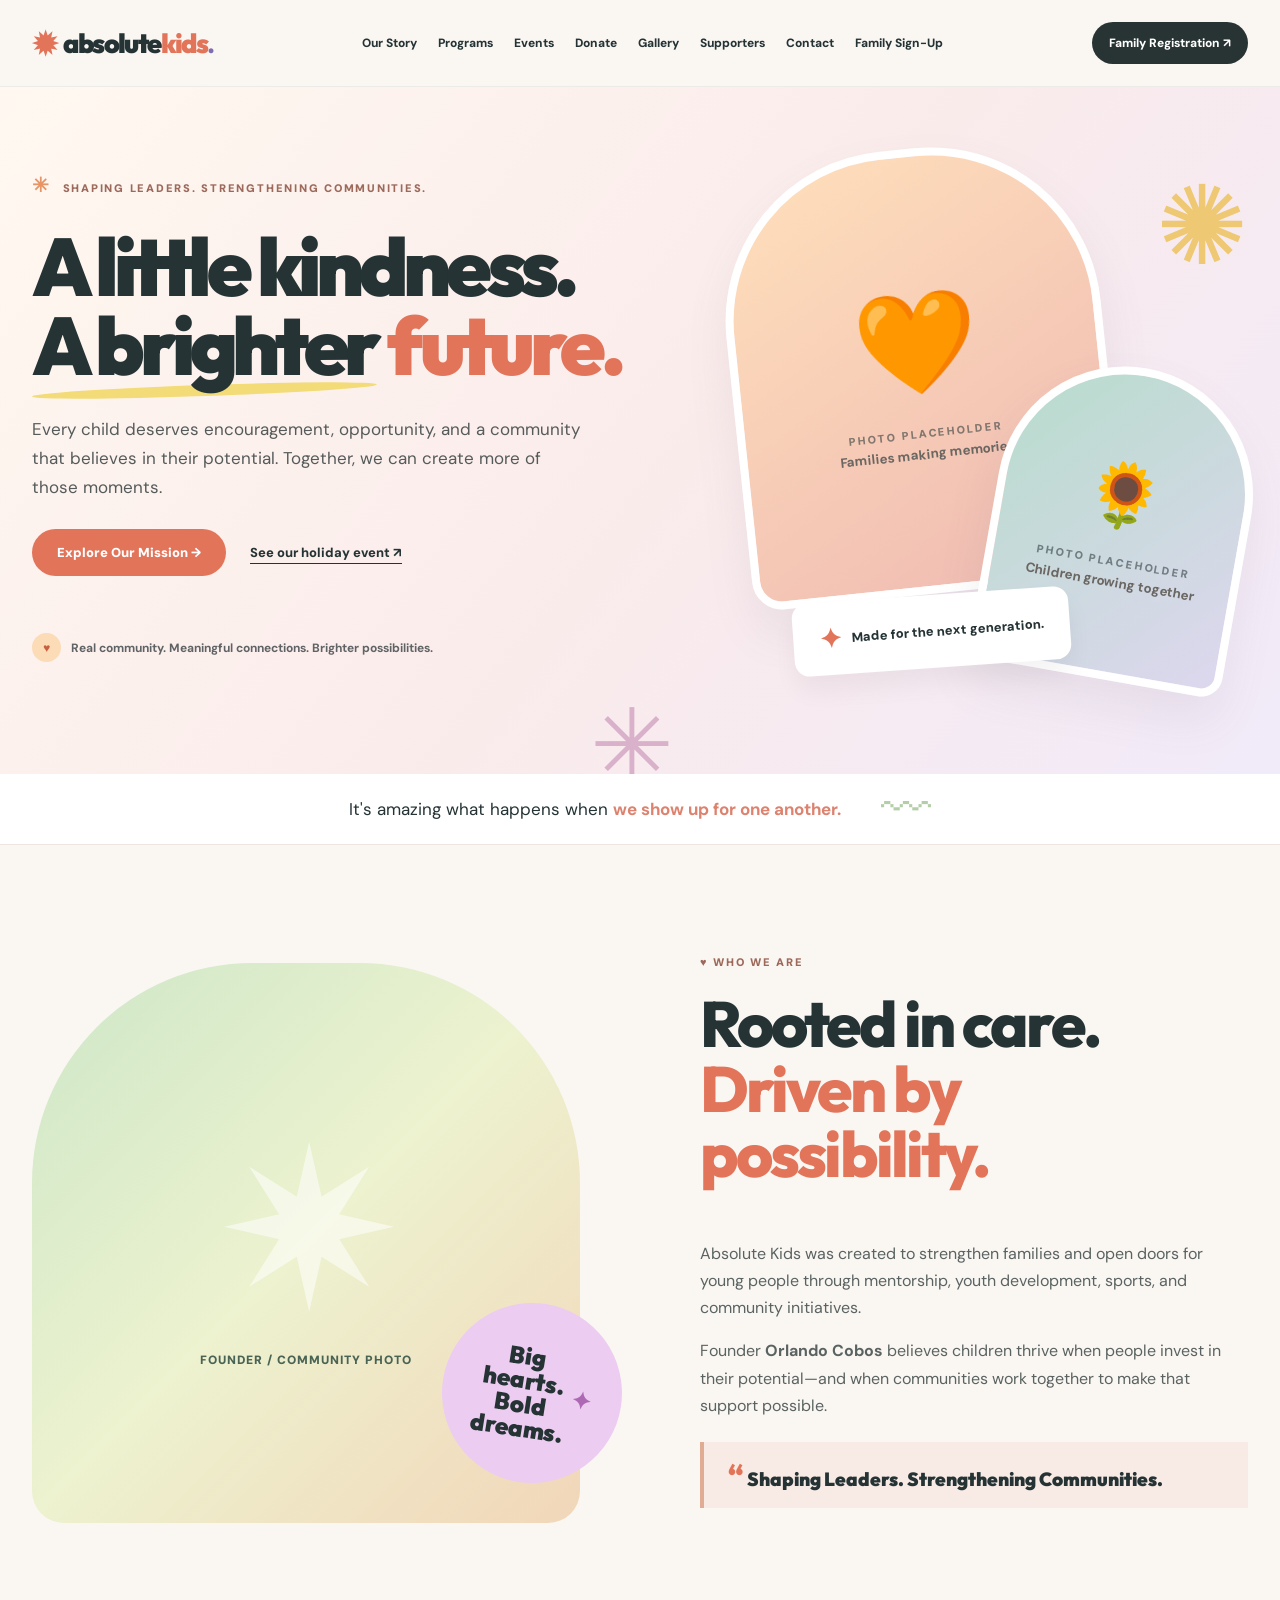
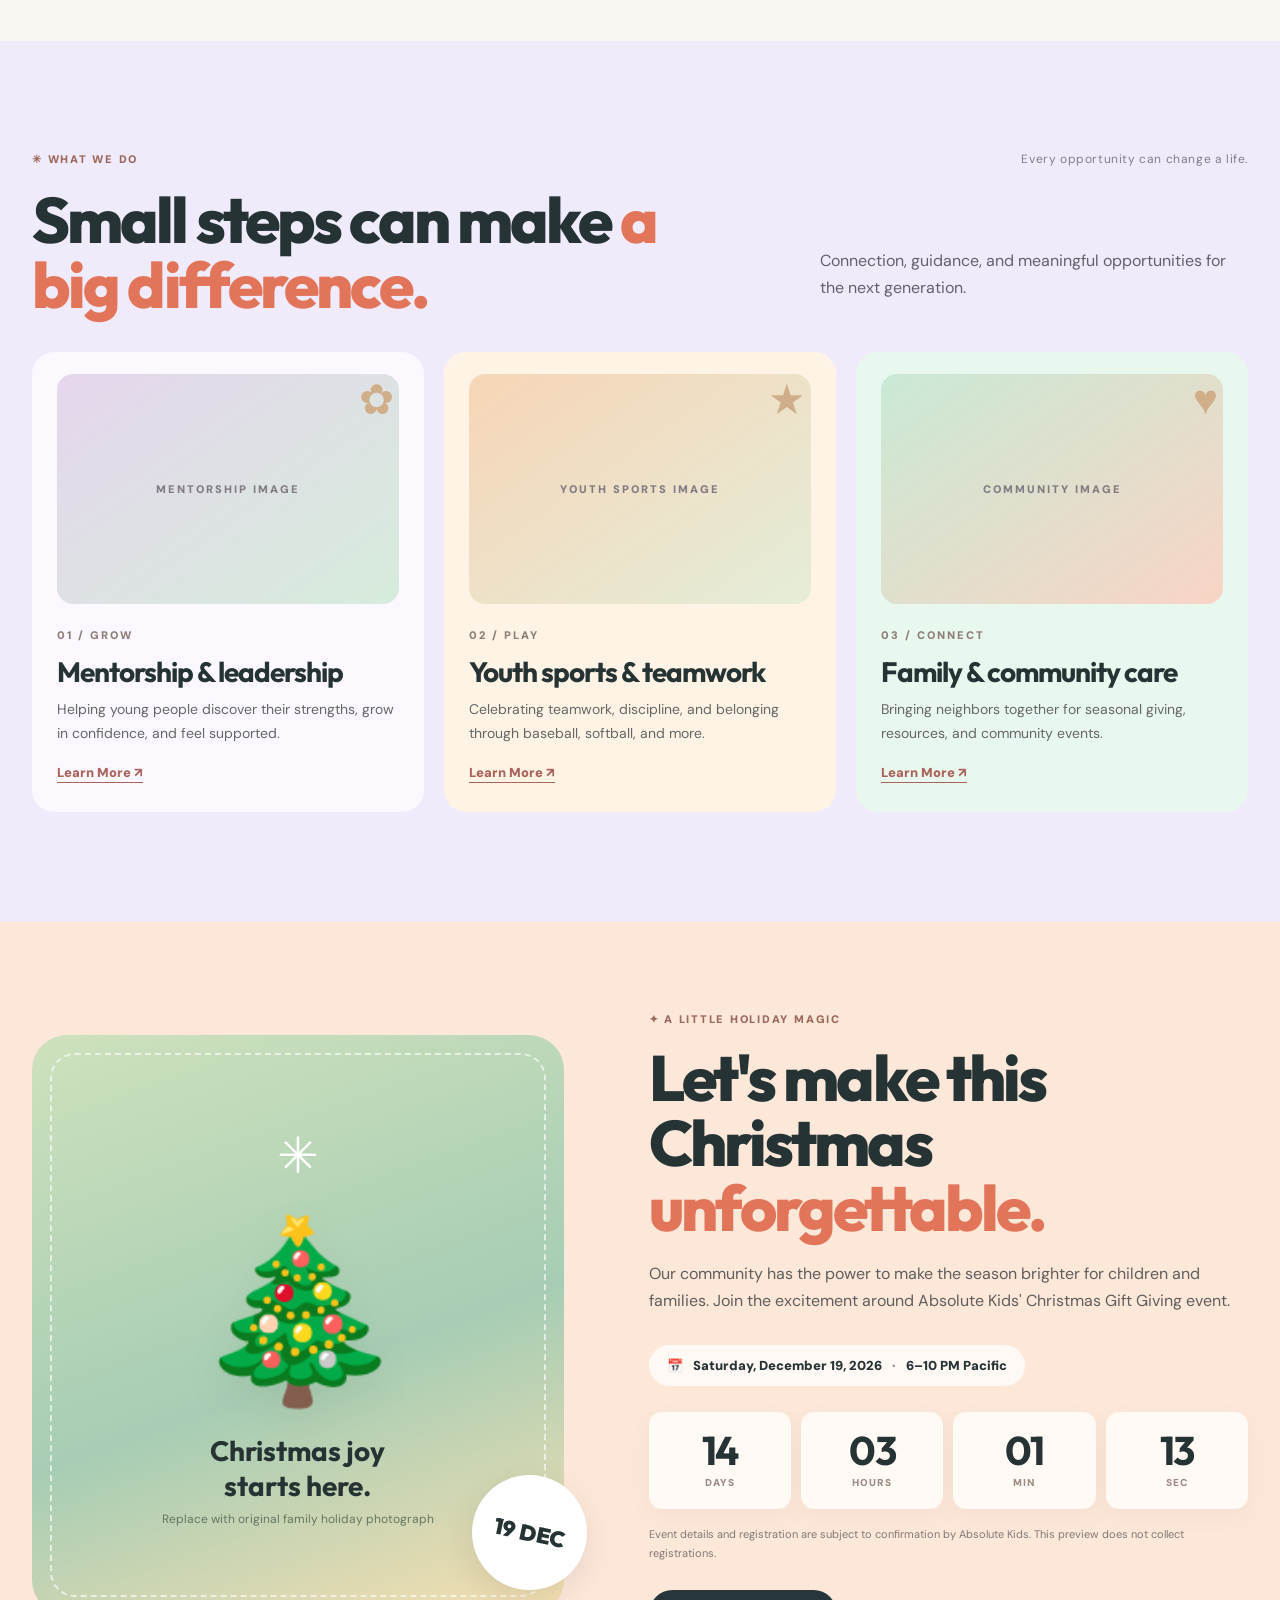
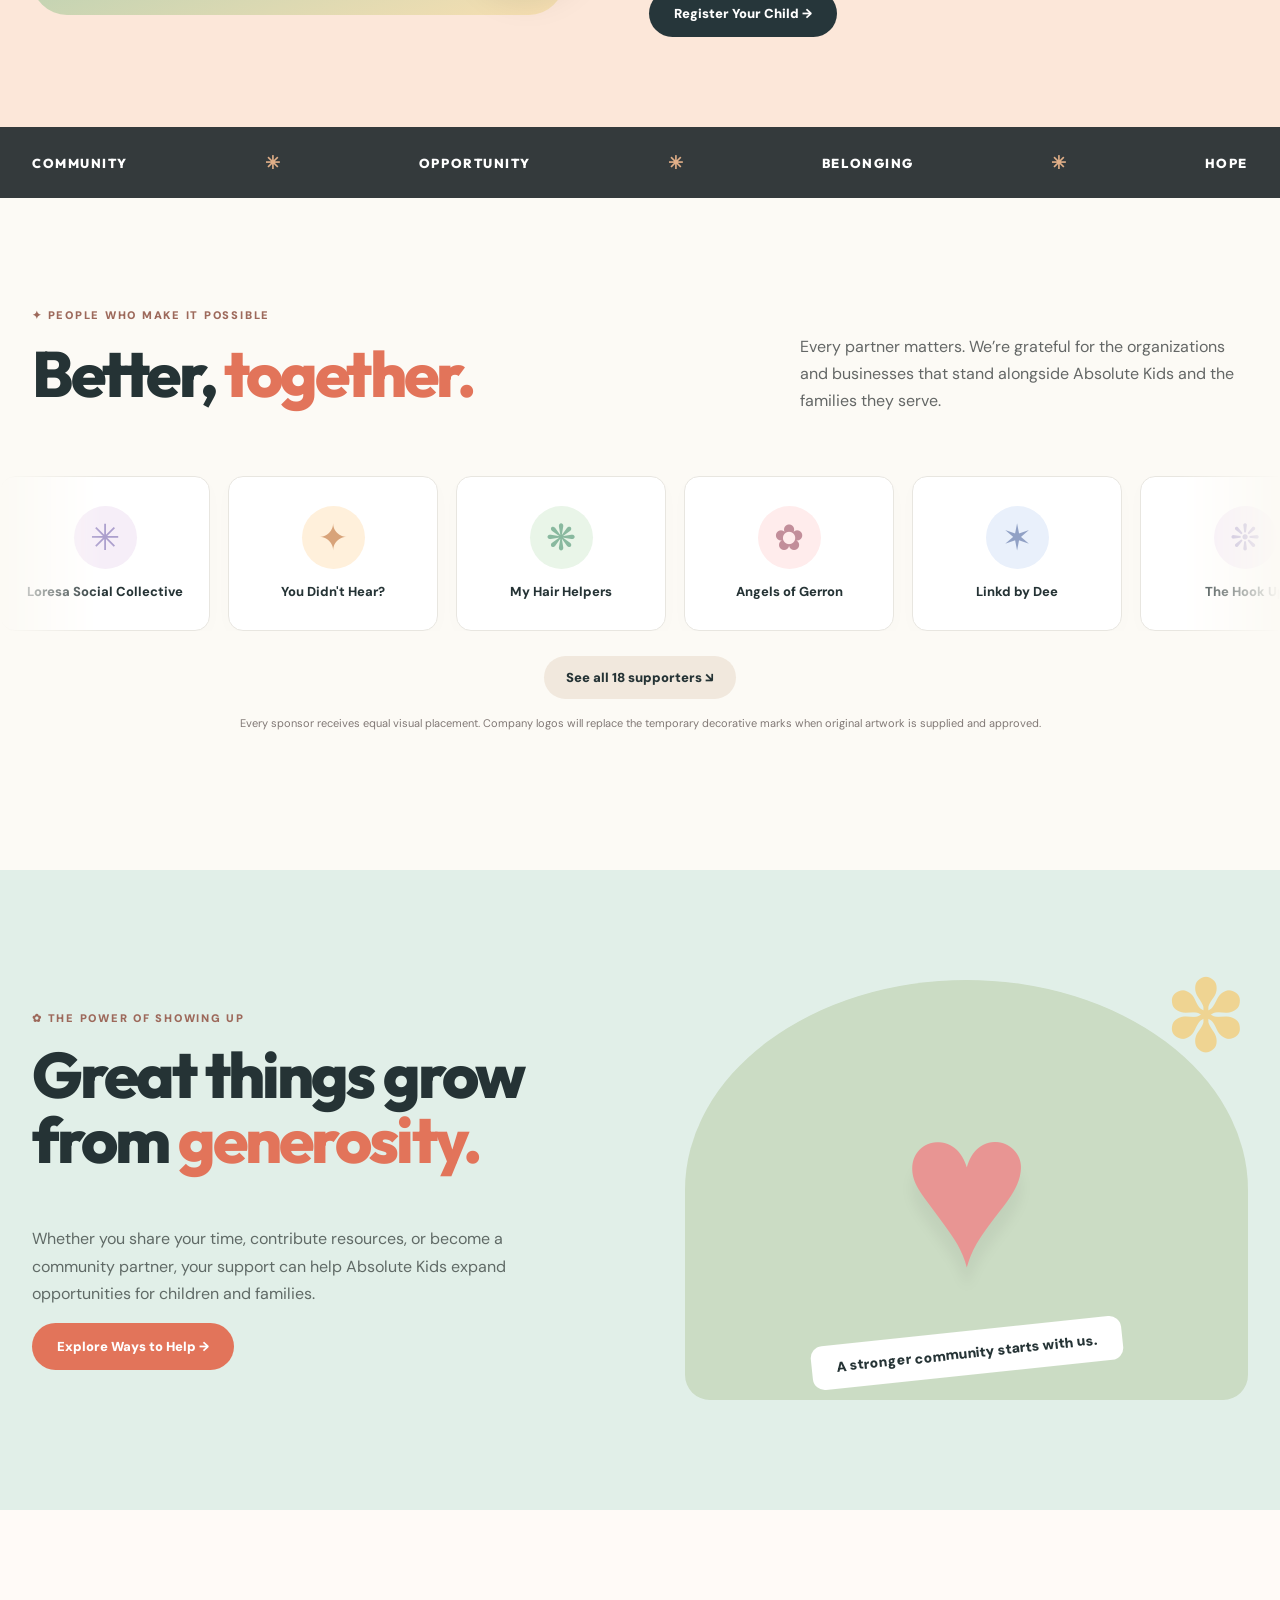
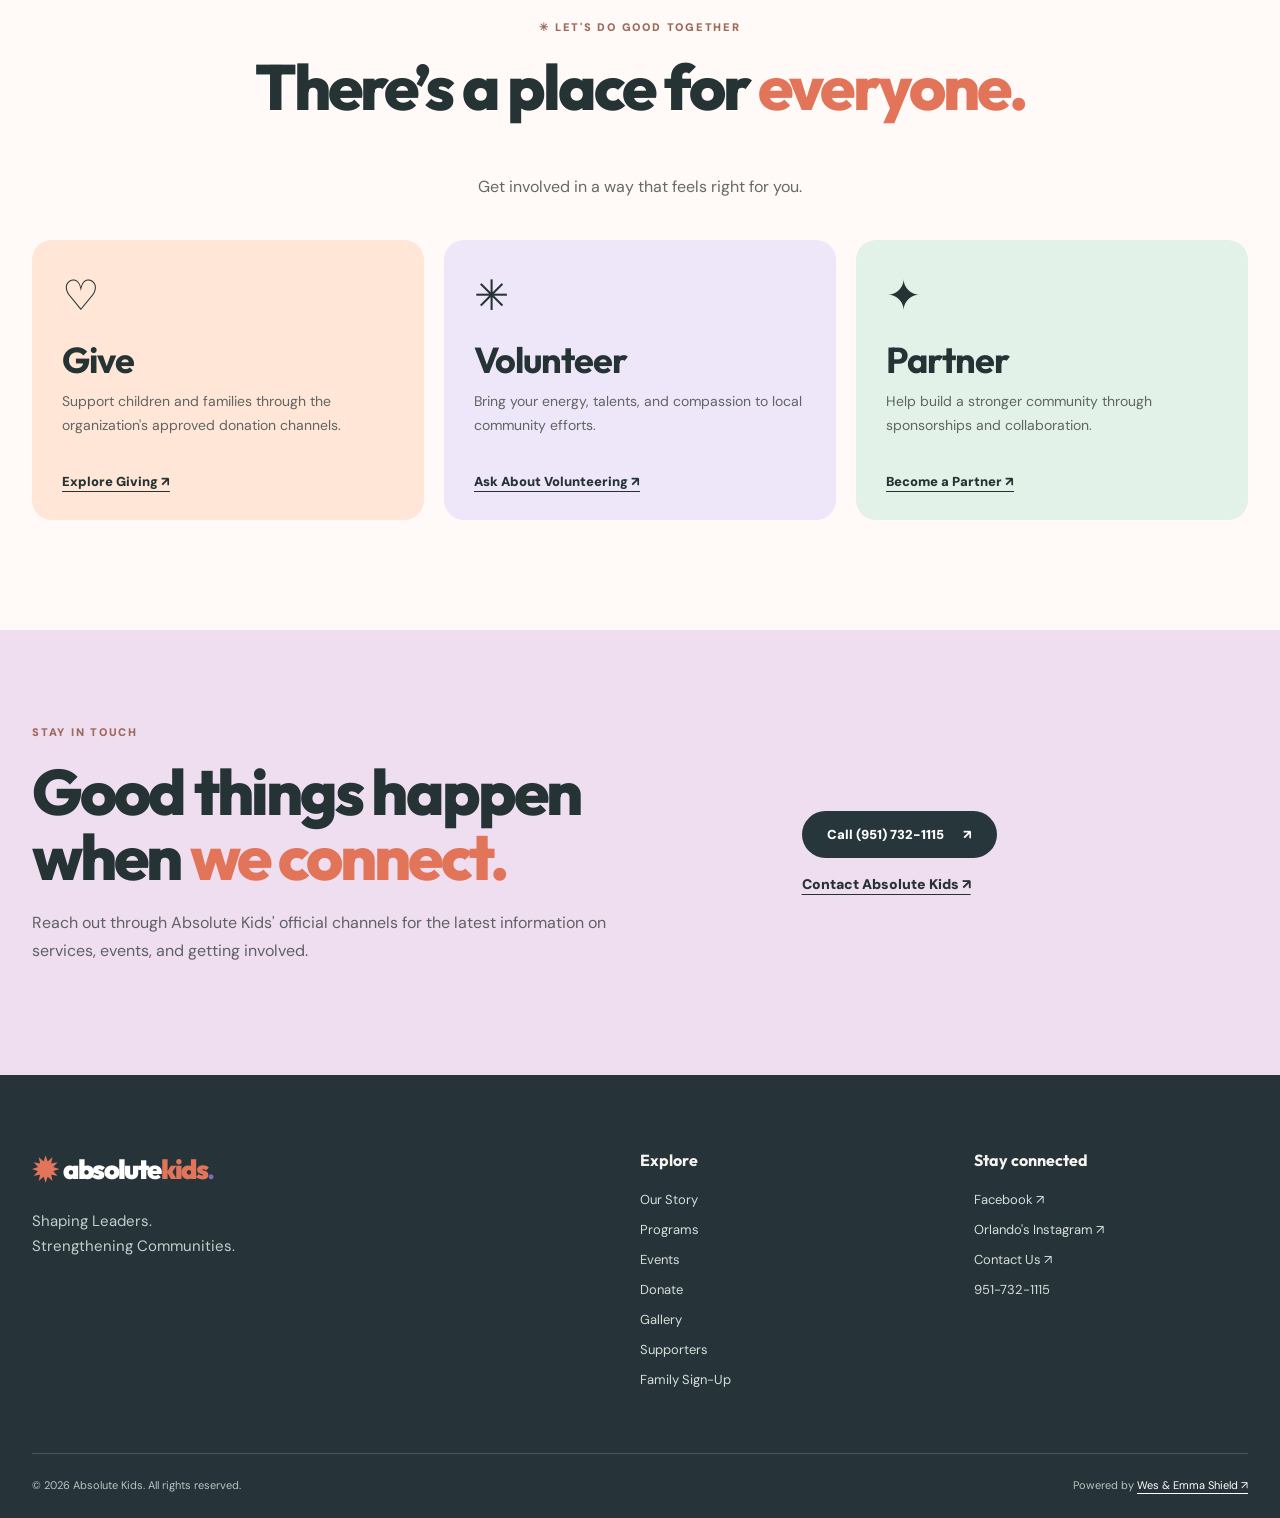
==== index.html @ ea4db336 "Recover complete current static source from Vercel demo" ====
<!DOCTYPE html>
<html lang="en">
<head>
<meta charset="UTF-8">
<meta name="viewport" content="width=device-width, initial-scale=1">
<meta name="theme-color" content="#faf7f3">
<meta name="robots" content="noindex,nofollow">
<meta name="description" content="An independent, proposed website redesign celebrating the mission and community of Absolute Kids.">
<title>Absolute Kids | Brighter Futures Begin Together — Website Concept</title>
<link rel="preconnect" href="https://fonts.googleapis.com">
<link rel="preconnect" href="https://fonts.gstatic.com" crossorigin>
<link href="https://fonts.googleapis.com/css2?family=DM+Sans:wght@400;500;600;700;800&family=Outfit:wght@400;500;600;700;800;900&display=swap" rel="stylesheet">
<link rel="stylesheet" href="/styles.css">
<script src="/app.js" defer></script>
</head>
<body>
<div class="concept-strip">An independent redesign preview for Absolute Kids <span aria-hidden="true">·</span> <a href="https://www.absolutekids.org/" target="_blank" rel="noopener noreferrer">Visit the current official website ↗</a></div>
<header class="site-header">
 <div class="shell nav">
   <a href="#top" class="wordmark" aria-label="Absolute Kids home"><span class="wordmark-icon" aria-hidden="true">✹</span> absolute<span>kids</span><b>.</b></a>
   <button type="button" class="menu-toggle" aria-controls="primary-nav" aria-expanded="false"><span class="hamburger">☰</span><span>Menu</span></button>
   <nav id="primary-nav" class="nav-links" aria-label="Main navigation">
     <a href="#about">Our Story</a><a href="#programs">What We Do</a><a href="#christmas">Christmas 2026</a><a href="#sponsors">Supporters</a><a href="#connect">Get Involved</a>
   </nav>
   <a href="https://www.absolutekids.org/" target="_blank" rel="noopener noreferrer" class="nav-cta">Connect With Us <span aria-hidden="true">↗</span></a>
 </div>
</header>
<main id="top">
<section class="hero">
 <div class="shell hero-layout">
   <div class="hero-copy"><div class="eyebrow"><span class="sunburst">✳</span> SHAPING LEADERS. STRENGTHENING COMMUNITIES.</div>
     <h1>A little kindness.<br><span class="underline-swoosh">A brighter</span> <em>future.</em></h1>
     <p class="hero-intro">Every child deserves encouragement, opportunity, and a community that believes in their potential. Together, we can create more of those moments.</p>
     <div class="cta-line"><a href="#about" class="btn primary">Explore Our Mission <span aria-hidden="true">↗</span></a><a href="#christmas" class="text-link">See our holiday event <span aria-hidden="true">↗</span></a></div>
     <div class="hero-footnote"><span class="circle-icon">♥</span> Real community. Meaningful connections. Brighter possibilities.</div>
   </div>
   <div class="hero-visual" aria-label="Designed photograph placement for happy families and children">
      <div class="photo-frame photo-a"><div class="photo-symbol" aria-hidden="true">🧡</div><span>PHOTO PLACEHOLDER</span><small>Families making memories</small></div>
      <div class="photo-frame photo-b"><div class="photo-symbol" aria-hidden="true">🌻</div><span>PHOTO PLACEHOLDER</span><small>Children growing together</small></div>
      <div class="hero-circle" aria-hidden="true">✺</div>
      <div class="hero-caption"><span class="caption-icon">✦</span><span>Made for the next generation.</span></div>
   </div>
 </div>
 <div class="hero-bottom-doodle" aria-hidden="true">✳</div>
</section>
<section class="marquee-intro" aria-label="Community message"><div class="shell"><p>It's amazing what happens when <b>we show up for one another.</b></p><span class="swoosh-mini" aria-hidden="true">〰</span></div></section>
<section id="about" class="section about-section">
 <div class="shell story-grid">
   <div class="story-visual">
     <div class="story-photo" aria-label="Planned founder or community photo"> <div class="placeholder-emblem" aria-hidden="true">✷</div><span>FOUNDER / COMMUNITY PHOTO</span></div>
     <div class="story-badge">Big hearts.<br>Bold dreams.<span aria-hidden="true"> ✦</span></div>
   </div>
   <div class="story-copy">
     <div class="eyebrow">♥ WHO WE ARE</div>
     <h2>Rooted in care.<br><em>Driven by possibility.</em></h2>
     <p>Absolute Kids was created to strengthen families and open doors for young people through mentorship, youth development, sports, and community initiatives.</p>
     <p>Founder <strong>Orlando Cobos</strong> believes children thrive when people invest in their potential—and when communities work together to make that support possible.</p>
     <div class="mission-quote"><span aria-hidden="true">“</span> Shaping Leaders. Strengthening Communities.</div>
     <a href="https://www.absolutekids.org/" target="_blank" rel="noopener noreferrer" class="text-link dark-link">Get to know Absolute Kids <span aria-hidden="true">↗</span></a>
   </div>
 </div>
</section>
<section id="programs" class="section programs-section">
 <div class="shell">
   <div class="section-topline"><div class="eyebrow">✳ WHAT WE DO</div><span class="aside-note">Every opportunity can change a life.</span></div>
   <div class="programs-heading"><h2>Small steps can make <em>a big difference.</em></h2><p>Connection, guidance, and meaningful opportunities for the next generation.</p></div>
   <div class="program-grid">
    <article class="program-card lavender"><div class="program-icon" aria-hidden="true">✿</div><div class="program-illustration" aria-label="Mentorship photo placeholder">MENTORSHIP IMAGE</div><div class="program-meta">01 / GROW</div><h3>Mentorship &amp; leadership</h3><p>Helping young people discover their strengths, grow in confidence, and feel supported.</p></article>
    <article class="program-card peach"><div class="program-icon" aria-hidden="true">★</div><div class="program-illustration" aria-label="Youth baseball photo placeholder">YOUTH SPORTS IMAGE</div><div class="program-meta">02 / PLAY</div><h3>Youth sports &amp; teamwork</h3><p>Celebrating teamwork, discipline, and belonging through baseball, softball, and more.</p></article>
    <article class="program-card mint"><div class="program-icon" aria-hidden="true">♥</div><div class="program-illustration" aria-label="Community support photo placeholder">COMMUNITY IMAGE</div><div class="program-meta">03 / CONNECT</div><h3>Family &amp; community care</h3><p>Bringing neighbors together for seasonal giving, resources, and community events.</p></article>
   </div>
 </div>
</section>
<section id="christmas" class="holiday-section">
 <div class="shell holiday-layout">
   <div class="holiday-photo" aria-label="Christmas families opening gifts image placeholder">
      <div class="holiday-photo-content"><span class="holiday-spark">✳</span><span class="holiday-art" aria-hidden="true">🎄</span><strong>Christmas joy starts here.</strong><small>Replace with original family holiday photograph</small></div>
      <span class="holiday-photo-corner">19 DEC</span>
   </div>
   <div class="holiday-copy"><div class="eyebrow">✦ A LITTLE HOLIDAY MAGIC</div><h2>Let's make this Christmas <em>unforgettable.</em></h2>
    <p>Our community has the power to make the season brighter for children and families. Join the excitement around Absolute Kids' Christmas Gift Giving event.</p>
    <div class="date-pill"> <span aria-hidden="true">📅</span> Saturday, December 19, 2026 <span class="dot">·</span> 6–10 PM Pacific</div>
    <div class="countdown" role="timer" aria-label="Countdown to Christmas Gift Giving" aria-live="off"><div><strong id="count-days">--</strong><span>DAYS</span></div><div><strong id="count-hours">--</strong><span>HOURS</span></div><div><strong id="count-minutes">--</strong><span>MIN</span></div><div><strong id="count-seconds">--</strong><span>SEC</span></div></div>
    <p class="micro-note">Event details and registration are subject to confirmation by Absolute Kids. This preview does not collect registrations.</p>
    <a href="https://www.absolutekids.org/" target="_blank" rel="noopener noreferrer" class="btn charcoal">Check Official Event Information <span aria-hidden="true">↗</span></a>
   </div>
 </div>
</section>
<section class="value-ribbon" aria-label="Organization values"><div class="shell"><span>Community</span><b>✳</b><span>Opportunity</span><b>✳</b><span>Belonging</span><b>✳</b><span>Hope</span></div></section>
<section id="sponsors" class="section sponsors-section">
 <div class="shell">
   <div class="sponsor-header"><div><div class="eyebrow">✦ PEOPLE WHO MAKE IT POSSIBLE</div><h2>Better, <em>together.</em></h2></div><p>Every partner matters. We’re grateful for the organizations and businesses that stand alongside Absolute Kids and the families they serve.</p></div>
 </div>
 <div class="sponsor-carousel" aria-label="Rotating community sponsors">
   <div class="sponsor-track" role="list"><div class="sponsor-card" role="listitem"><div class="sponsor-monogram" aria-hidden="true">✳</div><span>Loresa Social Collective</span></div><div class="sponsor-card" role="listitem"><div class="sponsor-monogram" aria-hidden="true">✦</div><span>You Didn't Hear?</span></div><div class="sponsor-card" role="listitem"><div class="sponsor-monogram" aria-hidden="true">❋</div><span>My Hair Helpers</span></div><div class="sponsor-card" role="listitem"><div class="sponsor-monogram" aria-hidden="true">✿</div><span>Angels of Gerron</span></div><div class="sponsor-card" role="listitem"><div class="sponsor-monogram" aria-hidden="true">✶</div><span>Linkd by Dee</span></div><div class="sponsor-card" role="listitem"><div class="sponsor-monogram" aria-hidden="true">❊</div><span>The Hook Up</span></div><div class="sponsor-card" role="listitem"><div class="sponsor-monogram" aria-hidden="true">✳</div><span>Good Fluffin' Grooming</span></div><div class="sponsor-card" role="listitem"><div class="sponsor-monogram" aria-hidden="true">✦</div><span>Barbershop Masterpiece</span></div><div class="sponsor-card" role="listitem"><div class="sponsor-monogram" aria-hidden="true">❋</div><span>United States Marine Corps</span></div><div class="sponsor-card" role="listitem"><div class="sponsor-monogram" aria-hidden="true">✿</div><span>D-Dizzle</span></div><div class="sponsor-card" role="listitem"><div class="sponsor-monogram" aria-hidden="true">✶</div><span>Angel Baby Oldies</span></div><div class="sponsor-card" role="listitem"><div class="sponsor-monogram" aria-hidden="true">❊</div><span>C&amp;B Pack and Ship</span></div><div class="sponsor-card" role="listitem"><div class="sponsor-monogram" aria-hidden="true">✳</div><span>Prison City Roller Derby</span></div><div class="sponsor-card" role="listitem"><div class="sponsor-monogram" aria-hidden="true">✦</div><span>What's Up Inland Empire</span></div><div class="sponsor-card" role="listitem"><div class="sponsor-monogram" aria-hidden="true">❋</div><span>FAFO Fabrications</span></div><div class="sponsor-card" role="listitem"><div class="sponsor-monogram" aria-hidden="true">✿</div><span>Kidz Come First</span></div><div class="sponsor-card" role="listitem"><div class="sponsor-monogram" aria-hidden="true">✶</div><span>Costco</span></div><div class="sponsor-card" role="listitem"><div class="sponsor-monogram" aria-hidden="true">❊</div><span>All Aboard W&amp;H Party Rentals</span></div><div class="sponsor-card" role="listitem"><div class="sponsor-monogram" aria-hidden="true">✳</div><span>Loresa Social Collective</span></div><div class="sponsor-card" role="listitem"><div class="sponsor-monogram" aria-hidden="true">✦</div><span>You Didn't Hear?</span></div><div class="sponsor-card" role="listitem"><div class="sponsor-monogram" aria-hidden="true">❋</div><span>My Hair Helpers</span></div><div class="sponsor-card" role="listitem"><div class="sponsor-monogram" aria-hidden="true">✿</div><span>Angels of Gerron</span></div><div class="sponsor-card" role="listitem"><div class="sponsor-monogram" aria-hidden="true">✶</div><span>Linkd by Dee</span></div><div class="sponsor-card" role="listitem"><div class="sponsor-monogram" aria-hidden="true">❊</div><span>The Hook Up</span></div><div class="sponsor-card" role="listitem"><div class="sponsor-monogram" aria-hidden="true">✳</div><span>Good Fluffin' Grooming</span></div><div class="sponsor-card" role="listitem"><div class="sponsor-monogram" aria-hidden="true">✦</div><span>Barbershop Masterpiece</span></div><div class="sponsor-card" role="listitem"><div class="sponsor-monogram" aria-hidden="true">❋</div><span>United States Marine Corps</span></div><div class="sponsor-card" role="listitem"><div class="sponsor-monogram" aria-hidden="true">✿</div><span>D-Dizzle</span></div><div class="sponsor-card" role="listitem"><div class="sponsor-monogram" aria-hidden="true">✶</div><span>Angel Baby Oldies</span></div><div class="sponsor-card" role="listitem"><div class="sponsor-monogram" aria-hidden="true">❊</div><span>C&amp;B Pack and Ship</span></div><div class="sponsor-card" role="listitem"><div class="sponsor-monogram" aria-hidden="true">✳</div><span>Prison City Roller Derby</span></div><div class="sponsor-card" role="listitem"><div class="sponsor-monogram" aria-hidden="true">✦</div><span>What's Up Inland Empire</span></div><div class="sponsor-card" role="listitem"><div class="sponsor-monogram" aria-hidden="true">❋</div><span>FAFO Fabrications</span></div><div class="sponsor-card" role="listitem"><div class="sponsor-monogram" aria-hidden="true">✿</div><span>Kidz Come First</span></div><div class="sponsor-card" role="listitem"><div class="sponsor-monogram" aria-hidden="true">✶</div><span>Costco</span></div><div class="sponsor-card" role="listitem"><div class="sponsor-monogram" aria-hidden="true">❊</div><span>All Aboard W&amp;H Party Rentals</span></div></div>
 </div>
 <div class="shell">
   <details class="sponsor-expand"><summary>See all 18 supporters <span aria-hidden="true">↘</span></summary><div class="sponsor-list"><div class="sponsor-card" role="listitem"><div class="sponsor-monogram" aria-hidden="true">✳</div><span>Loresa Social Collective</span></div><div class="sponsor-card" role="listitem"><div class="sponsor-monogram" aria-hidden="true">✦</div><span>You Didn't Hear?</span></div><div class="sponsor-card" role="listitem"><div class="sponsor-monogram" aria-hidden="true">❋</div><span>My Hair Helpers</span></div><div class="sponsor-card" role="listitem"><div class="sponsor-monogram" aria-hidden="true">✿</div><span>Angels of Gerron</span></div><div class="sponsor-card" role="listitem"><div class="sponsor-monogram" aria-hidden="true">✶</div><span>Linkd by Dee</span></div><div class="sponsor-card" role="listitem"><div class="sponsor-monogram" aria-hidden="true">❊</div><span>The Hook Up</span></div><div class="sponsor-card" role="listitem"><div class="sponsor-monogram" aria-hidden="true">✳</div><span>Good Fluffin' Grooming</span></div><div class="sponsor-card" role="listitem"><div class="sponsor-monogram" aria-hidden="true">✦</div><span>Barbershop Masterpiece</span></div><div class="sponsor-card" role="listitem"><div class="sponsor-monogram" aria-hidden="true">❋</div><span>United States Marine Corps</span></div><div class="sponsor-card" role="listitem"><div class="sponsor-monogram" aria-hidden="true">✿</div><span>D-Dizzle</span></div><div class="sponsor-card" role="listitem"><div class="sponsor-monogram" aria-hidden="true">✶</div><span>Angel Baby Oldies</span></div><div class="sponsor-card" role="listitem"><div class="sponsor-monogram" aria-hidden="true">❊</div><span>C&amp;B Pack and Ship</span></div><div class="sponsor-card" role="listitem"><div class="sponsor-monogram" aria-hidden="true">✳</div><span>Prison City Roller Derby</span></div><div class="sponsor-card" role="listitem"><div class="sponsor-monogram" aria-hidden="true">✦</div><span>What's Up Inland Empire</span></div><div class="sponsor-card" role="listitem"><div class="sponsor-monogram" aria-hidden="true">❋</div><span>FAFO Fabrications</span></div><div class="sponsor-card" role="listitem"><div class="sponsor-monogram" aria-hidden="true">✿</div><span>Kidz Come First</span></div><div class="sponsor-card" role="listitem"><div class="sponsor-monogram" aria-hidden="true">✶</div><span>Costco</span></div><div class="sponsor-card" role="listitem"><div class="sponsor-monogram" aria-hidden="true">❊</div><span>All Aboard W&amp;H Party Rentals</span></div></div></details>
   <p class="micro-note sponsors-note">Every sponsor receives equal visual placement. Company logos will replace the temporary decorative marks when original artwork is supplied and approved.</p>
 </div>
</section>
<section class="section impact-section">
 <div class="shell impact-layout">
   <div><div class="eyebrow">✿ THE POWER OF SHOWING UP</div><h2>Great things grow from <em>generosity.</em></h2><p>Whether you share your time, contribute resources, or become a community partner, your support can help Absolute Kids expand opportunities for children and families.</p><a href="#connect" class="btn primary">Explore Ways to Help <span aria-hidden="true">↗</span></a></div>
   <div class="impact-visual"><div class="impact-heart">♥</div><div class="impact-caption">A stronger community starts with us.</div><div class="impact-flower" aria-hidden="true">✽</div></div>
 </div>
</section>
<section class="section connect-section" id="connect">
 <div class="shell"><div class="center"><div class="eyebrow">✳ LET'S DO GOOD TOGETHER</div><h2>There’s a place for <em>everyone.</em></h2><p>Get involved in a way that feels right for you.</p></div>
 <div class="ways-grid">
   <article class="way-card way-peach"><span class="way-icon" aria-hidden="true">♡</span><h3>Give</h3><p>Support children and families through the organization's approved donation channels.</p><a href="https://www.absolutekids.org/" target="_blank" rel="noopener noreferrer">Visit official site ↗</a></article>
   <article class="way-card way-purple"><span class="way-icon" aria-hidden="true">✳</span><h3>Volunteer</h3><p>Bring your energy, talents, and compassion to local community efforts.</p><a href="https://www.absolutekids.org/" target="_blank" rel="noopener noreferrer">Ask about volunteering ↗</a></article>
   <article class="way-card way-green"><span class="way-icon" aria-hidden="true">✦</span><h3>Partner</h3><p>Help build a stronger community through sponsorships and collaboration.</p><a href="https://www.absolutekids.org/" target="_blank" rel="noopener noreferrer">Connect with Absolute Kids ↗</a></article>
 </div></div>
</section>
<section class="contact-band"><div class="shell contact-layout"><div><div class="eyebrow">STAY IN TOUCH</div><h2>Good things happen when <em>we connect.</em></h2><p>Reach out through Absolute Kids' official channels for the latest information on services, events, and getting involved.</p></div><div class="contact-actions"><a href="tel:+19517321115" class="btn charcoal">Call (951) 732-1115 <span aria-hidden="true">↗</span></a><a href="https://www.absolutekids.org/" target="_blank" rel="noopener noreferrer" class="contact-website">Visit absolutekids.org ↗</a></div></div></section>
</main>
<footer class="site-footer"><div class="shell">
 <div class="footer-main">
   <div class="footer-about"><a href="#top" class="wordmark footer-wordmark"><span class="wordmark-icon" aria-hidden="true">✹</span> absolute<span>kids</span><b>.</b></a><p>Shaping Leaders.<br>Strengthening Communities.</p></div>
   <div class="footer-links"><strong>Explore</strong><a href="#about">Our Story</a><a href="#programs">Programs</a><a href="#christmas">Christmas 2026</a><a href="#sponsors">Supporters</a></div>
   <div class="footer-links"><strong>Stay connected</strong><a href="https://www.facebook.com/share/1E7aivCmLU/?mibextid=wwXIfr" target="_blank" rel="noopener noreferrer" aria-label="Visit Facebook profile in a new tab">Facebook ↗</a><a href="https://www.instagram.com/orlandocobos13?rpxt=MWFuMzlvdm1pa2Q3" target="_blank" rel="noopener noreferrer" aria-label="Visit Orlando Cobos Instagram profile in a new tab">Orlando's Instagram ↗</a><a href="https://www.absolutekids.org/" target="_blank" rel="noopener noreferrer">Official website ↗</a><a href="tel:+19517321115">951-732-1115</a></div>
 </div>
 <div class="footer-base"><span>© 2026 Absolute Kids. Independent website concept; not an official application or payment portal.</span><span>Powered by <a href="https://apexkeygroup.com/" target="_blank" rel="noopener noreferrer">Wes &amp; Emma Shield ↗</a></span></div>
 </div></footer>
</body></html>
---- styles.css ----
:root{--ink:#253335;--mid:#5e6565;--peach:#ffd9c2;--coral:#e2745a;--lilac:#ede5fb;--mint:#e3f2e7;--creme:#faf7f3;--yellow:#f7e9b6}*{box-sizing:border-box}html{scroll-behavior:smooth;scroll-padding-top:85px}body{margin:0;color:var(--ink);background:var(--creme);font-family:"DM Sans",Arial,sans-serif;-webkit-font-smoothing:antialiased}h1,h2,h3,p{margin-top:0}h1,h2,h3{font-family:Outfit,Arial,sans-serif}h2{font-size:clamp(2.8rem,5vw,5rem);line-height:1.02;letter-spacing:-.045em;font-weight:800}h2 em{font-style:normal;color:var(--coral)}p{line-height:1.7}a{color:inherit}button{font:inherit}.shell{max-width:1280px;padding:0 32px;margin:0 auto}.concept-strip{background:#282e36;color:#fff;font-size:11px;text-align:center;padding:9px 10px;letter-spacing:.02em}.concept-strip span{opacity:.5;padding:0 5px}.concept-strip a{color:#e9d7ff}.site-header{position:sticky;top:0;z-index:20;background:rgba(250,247,243,.97);backdrop-filter:blur(20px);border-bottom:1px solid #d6d6d360}.nav{min-height:86px;display:flex;align-items:center;gap:25px}.wordmark{text-decoration:none;font-family:Outfit,sans-serif;font-weight:900;font-size:27px;letter-spacing:-1.6px;white-space:nowrap;display:inline-flex;align-items:center}.wordmark span:not(.wordmark-icon){color:var(--coral)}.wordmark b{color:#7e6db0}.wordmark-icon{color:var(--coral);font-size:31px;margin-right:7px}.nav-links{display:flex;gap:21px;align-items:center;margin:auto}.nav-links a{text-decoration:none;font-size:12px;font-weight:800;white-space:nowrap}.nav-links a:hover,.footer-links a:hover{text-decoration:underline}.nav-cta{background:#283334;color:#fff;padding:13px 17px;border-radius:100px;font-weight:800;text-decoration:none;font-size:12px;white-space:nowrap}.menu-toggle{display:none}.hero{background:linear-gradient(128deg,#fff8f0 0%,#faebeb 54%,#f1eaf9 100%);position:relative;overflow:hidden}.hero-layout{display:grid;grid-template-columns:1.1fr .9fr;gap:55px;min-height:685px;align-items:center;padding-top:45px;padding-bottom:72px}.hero-copy{position:relative;z-index:2}.eyebrow{font-size:11px;letter-spacing:.16em;font-weight:900;text-transform:uppercase;color:#9d695b}.sunburst{color:#e79564;font-size:20px;margin-right:7px}.hero h1{font-size:clamp(3.5rem,6.35vw,6.7rem);line-height:.98;letter-spacing:-.065em;font-weight:900;margin:29px 0}.hero h1 em{color:var(--coral);font-style:normal}.underline-swoosh{position:relative;z-index:1}.underline-swoosh:after{content:"";position:absolute;bottom:0;left:0;right:0;height:11px;border-radius:80%;background:#f3db78;transform:rotate(-2deg);z-index:-1}.hero-intro{font-size:17px;color:#555b5a;max-width:550px}.cta-line{display:flex;align-items:center;gap:24px;flex-wrap:wrap;margin-top:28px}.btn{display:inline-flex;align-items:center;justify-content:center;gap:19px;text-decoration:none;border-radius:100px;padding:15px 25px;font-size:13px;font-weight:900;transition:transform .2s}.btn:hover{transform:translateY(-2px)}.primary{background:var(--coral);color:white}.charcoal{background:#26363a;color:#fff}.text-link{font-size:13px;font-weight:800;text-underline-offset:6px}.hero-footnote{margin-top:57px;font-size:12px;font-weight:700;color:#606365;display:flex;align-items:center;gap:10px}.circle-icon{display:grid;place-items:center;width:29px;height:29px;background:#fcdbb7;border-radius:100%;color:#c76040}.hero-visual{min-height:570px;position:relative}.photo-frame{position:absolute;display:flex;flex-direction:column;align-items:center;justify-content:center;gap:5px;text-align:center;border:8px solid #fff;box-shadow:0 24px 45px #796e811b;overflow:hidden}.photo-frame span{font-size:11px;letter-spacing:2px;font-weight:900;opacity:.55}.photo-frame small{font-weight:700;color:#6a6662}.photo-symbol{font-size:100px;margin-bottom:13px}.photo-a{width:72%;height:78%;background:linear-gradient(150deg,#ffe0bb,#efb9b2);border-radius:170px 170px 30px 30px;top:3%;left:1%;transform:rotate(-6deg)}.photo-b{width:49%;height:55%;background:linear-gradient(135deg,#b7dccc,#ddd7ee);border-radius:150px 150px 25px 25px;top:41%;right:0;transform:rotate(10deg)}.photo-b .photo-symbol{font-size:63px}.hero-circle{position:absolute;right:0;top:4%;font-size:110px;color:#eec76d;opacity:.95}.hero-caption{position:absolute;bottom:6%;left:13%;background:#fff;padding:19px 26px;box-shadow:0 15px 25px #0000000c;border-radius:15px;font-weight:800;font-size:13px;transform:rotate(-4deg);display:flex;align-items:center;gap:9px;max-width:70%}.caption-icon{color:var(--coral);font-size:27px}.hero-bottom-doodle{position:absolute;left:calc(50% - 50px);bottom:-37px;color:#dab1cb;font-size:100px}.marquee-intro{background:#fff;border-bottom:1px solid #eee5de}.marquee-intro .shell{padding-top:21px;padding-bottom:20px;display:flex;align-items:center;justify-content:center;gap:40px}.marquee-intro p{margin:0;text-align:center;font-size:17px}.marquee-intro b{color:#dc826e}.swoosh-mini{font-size:50px;color:#b4cfa8;line-height:.5}.section{padding:110px 0}.story-grid{display:grid;grid-template-columns:1fr 1fr;gap:120px;align-items:center}.story-visual{position:relative}.story-photo{background:linear-gradient(135deg,#cde7c8,#edf2cf 50%,#f2d6b9);height:560px;display:flex;flex-direction:column;align-items:center;justify-content:center;border-radius:220px 220px 32px 32px;font-weight:900;letter-spacing:1px;font-size:12px;color:#496455}.placeholder-emblem{font-size:180px;color:#ffffff88}.story-badge{position:absolute;right:-42px;bottom:40px;background:#eccdf1;padding:30px;border-radius:100%;width:180px;height:180px;display:flex;align-items:center;justify-content:center;text-align:center;transform:rotate(9deg);font-family:Outfit;font-weight:900;font-size:24px;line-height:1}.story-badge span{color:#ad69b3}.story-copy h2{margin-top:22px}.story-copy p{font-size:16px;color:#5a6362}.mission-quote{border-left:4px solid #e0ac94;padding:15px 24px;background:#f8eae4;font-family:Outfit;font-weight:900;font-size:19px;line-height:1.2;margin:23px 0}.mission-quote span{font-size:30px;color:var(--coral)}.dark-link{color:#283334}.programs-section{background:#f0ebfb}.section-topline{display:flex;justify-content:space-between;align-items:center}.aside-note{font-size:12px;letter-spacing:.05em;color:#847a8d}.programs-heading{display:grid;grid-template-columns:1.25fr .75fr;gap:75px;align-items:end;margin-bottom:35px}.programs-heading h2{max-width:690px;margin:20px 0 0}.programs-heading p{font-size:16px;color:#64606a}.program-grid{display:grid;grid-template-columns:repeat(3,minmax(0,1fr));gap:20px}.program-card{border-radius:22px;padding:22px 25px 30px;position:relative;overflow:hidden}.program-card.lavender{background:#fbf8ff}.program-card.peach{background:#fff3e6}.program-card.mint{background:#e9f8ee}.program-icon{position:absolute;right:30px;top:20px;font-size:42px;color:#d0ae89}.program-illustration{height:230px;border-radius:16px;background:linear-gradient(145deg,#e5d6ed,#d6ecdb);color:#817c83;font-size:11px;letter-spacing:2px;font-weight:900;display:grid;place-items:center;margin-bottom:24px}.peach .program-illustration{background:linear-gradient(145deg,#f7d5b7,#e4edd8)}.mint .program-illustration{background:linear-gradient(145deg,#c9e9d4,#f8d4c5)}.program-meta{font-size:11px;letter-spacing:2px;color:#8e7f78;font-weight:900}.program-card h3{font-size:28px;line-height:1.1;letter-spacing:-1px;margin:15px 0 10px}.program-card p{color:#656765;font-size:14px;margin:0}.holiday-section{background:#fce7d9;padding:90px 0}.holiday-layout{display:grid;grid-template-columns:.94fr 1.06fr;align-items:center;gap:85px}.holiday-photo{min-height:580px;background:linear-gradient(160deg,#cee1bc,#a6cdb4 57%,#f8dfb1);border-radius:35px;position:relative;display:grid;place-items:center;padding:30px}.holiday-photo:before{content:"";position:absolute;inset:18px;border:2px dashed #ffffffa1;border-radius:25px;pointer-events:none}.holiday-photo-content{display:flex;flex-direction:column;align-items:center;justify-content:center;text-align:center;gap:8px}.holiday-spark{color:#fff;font-size:50px}.holiday-art{font-size:175px;filter:drop-shadow(0 15px 18px #5f6b4b19)}.holiday-photo-content strong{font-size:28px;max-width:230px;font-family:Outfit}.holiday-photo-content small{color:#637661;font-size:12px}.holiday-photo-corner{position:absolute;bottom:25px;right:-23px;background:#fff;border-radius:100%;width:115px;height:115px;display:grid;place-items:center;transform:rotate(12deg);font-weight:900;font-family:Outfit;font-size:22px;box-shadow:0 10px 35px #00000017}.holiday-copy h2{margin:19px 0}.holiday-copy p{color:#605e5c}.date-pill{display:inline-flex;flex-wrap:wrap;gap:10px;align-items:center;padding:12px 18px;background:#fff9f5;border-radius:100px;font-size:13px;font-weight:900;margin:15px 0 26px}.dot{opacity:.6}.countdown{display:grid;grid-template-columns:repeat(4,minmax(0,1fr));gap:10px;margin:0 0 16px}.countdown>div{background:#fffaf5;border-radius:13px;text-align:center;padding:18px 4px;box-shadow:0 7px 22px #916c5210}.countdown strong{display:block;font-family:Outfit;font-size:40px;line-height:1;letter-spacing:-.04em}.countdown span{font-size:10px;font-weight:900;letter-spacing:1px;color:#9e8b83}.micro-note{font-size:11px!important;color:#807875!important;margin:15px 0 28px!important}.value-ribbon{background:#343a3c;color:white}.value-ribbon .shell{display:flex;justify-content:space-between;align-items:center;gap:14px;padding-top:24px;padding-bottom:24px;font-family:Outfit;font-weight:800;text-transform:uppercase;letter-spacing:.12em;font-size:13px}.value-ribbon b{color:#e1af88;font-size:18px}.sponsors-section{background:#fcfaf5;overflow:hidden}.sponsor-header{display:grid;grid-template-columns:1fr .65fr;gap:80px;align-items:end}.sponsor-header h2{margin:19px 0 24px}.sponsor-header p{font-size:16px;color:#646766}.sponsor-carousel{overflow:hidden;mask-image:linear-gradient(to right,transparent,#000 8%,#000 92%,transparent);margin:45px 0 15px}.sponsor-track{display:flex;gap:18px;width:max-content;animation:sponsor-scroll 78s linear infinite}.sponsor-carousel:hover .sponsor-track,.sponsor-carousel:focus-within .sponsor-track{animation-play-state:paused}.sponsor-card{flex:0 0 210px;width:210px;min-height:155px;border:1px solid #e8e6e0;background:white;border-radius:15px;display:flex;align-items:center;justify-content:center;flex-direction:column;gap:14px;text-align:center;padding:16px;box-shadow:0 5px 20px #00000004}.sponsor-card span{font-size:13px;font-weight:800;line-height:1.35}.sponsor-monogram{font-size:36px;border-radius:100%;color:#ac9fcd;background:#f6eef8;width:63px;height:63px;display:grid;place-items:center}.sponsor-card:nth-child(6n+2) .sponsor-monogram{background:#fff0db;color:#d8a379}.sponsor-card:nth-child(6n+3) .sponsor-monogram{background:#e9f5e8;color:#89b99f}.sponsor-card:nth-child(6n+4) .sponsor-monogram{background:#ffecec;color:#c28e9a}.sponsor-card:nth-child(6n+5) .sponsor-monogram{background:#e9f0fb;color:#91a1c5}@keyframes sponsor-scroll{to{transform:translateX(calc(-50% - 9px))}}.sponsor-expand{margin:25px 0 0}.sponsor-expand summary{cursor:pointer;display:block;width:max-content;margin:0 auto;padding:13px 22px;background:#f1e8dd;border-radius:100px;font-size:13px;font-weight:900;list-style:none}.sponsor-expand summary::-webkit-details-marker{display:none}.sponsor-expand[open] summary{margin-bottom:25px}.sponsor-list{display:grid;grid-template-columns:repeat(6,minmax(0,1fr));gap:14px}.sponsor-list .sponsor-card{width:100%;min-height:155px;flex-basis:auto}.sponsors-note{text-align:center}.impact-section{background:#e1efe8}.impact-layout{display:grid;grid-template-columns:1fr 1fr;align-items:center;gap:90px}.impact-layout h2{margin-top:17px}.impact-layout p{color:#606a66;font-size:16px;max-width:530px}.impact-visual{height:420px;background:#cbdcc4;border-radius:50% 50% 25px 25px;position:relative;display:grid;place-items:center}.impact-heart{font-size:220px;color:#e89593;filter:drop-shadow(0 20px 6px #0000000c)}.impact-flower{position:absolute;top:-28px;right:0;font-size:100px;color:#efd492}.impact-caption{position:absolute;bottom:25px;background:#fff;padding:13px 25px;border-radius:12px;transform:rotate(-6deg);font-weight:900;font-size:14px}.connect-section{background:#fffaf7}.center{text-align:center}.center h2{margin-top:20px}.center p{font-size:16px;color:#666966}.ways-grid{display:grid;grid-template-columns:repeat(3,minmax(0,1fr));gap:20px;margin-top:40px}.way-card{border-radius:20px;padding:35px 30px 30px;min-height:280px;display:flex;flex-direction:column;align-items:flex-start}.way-peach{background:#ffe6d6}.way-purple{background:#eee6f9}.way-green{background:#e3f2e9}.way-icon{font-size:42px;line-height:1}.way-card h3{font-size:36px;letter-spacing:-1px;margin:20px 0 8px}.way-card p{font-size:14px;color:#606563;flex:1}.way-card a{font-size:13px;font-weight:900;text-underline-offset:5px}.contact-band{background:#efdef0;padding:95px 0}.contact-layout{display:grid;grid-template-columns:1.2fr .8fr;gap:100px;align-items:center}.contact-layout h2{margin:20px 0}.contact-layout p{color:#5f6165;max-width:640px}.contact-actions{display:flex;flex-direction:column;align-items:flex-start;gap:17px}.contact-website{font-size:14px;font-weight:900;text-underline-offset:5px}.site-footer{background:#263339;color:#f7f4f0;padding:75px 0 26px}.footer-main{display:grid;grid-template-columns:2fr 1fr 1fr;gap:60px;padding-bottom:65px}.footer-wordmark{color:#fff}.footer-about p{font-size:15px;color:#c4ceca;margin:20px 0}.footer-links{display:flex;flex-direction:column;align-items:flex-start;gap:13px}.footer-links strong{font-family:Outfit;font-size:16px;margin-bottom:8px}.footer-links a{text-decoration:none;color:#d6deda;font-size:13px}.footer-base{border-top:1px solid #ffffff2b;padding-top:24px;display:flex;justify-content:space-between;gap:20px;flex-wrap:wrap;font-size:11px;color:#b6c6c1}.footer-base a{color:#fff;text-underline-offset:4px}@media(max-width:1120px){.nav-links{gap:12px}.nav-links a{font-size:11px}.nav-cta{display:none}.story-grid{gap:60px}.holiday-layout{gap:45px}.sponsor-list{grid-template-columns:repeat(4,1fr)}}@media(max-width:820px){.shell{padding:0 22px}.nav{min-height:75px;position:relative;justify-content:space-between}.menu-toggle{display:flex;align-items:center;gap:6px;background:#fff;border:1px solid #e8dcd4;border-radius:100px;padding:10px 14px;font-size:12px;font-weight:900}.hamburger{font-size:17px}.nav-links{display:none;position:absolute;left:0;right:0;top:75px;flex-direction:column;align-items:stretch;padding:16px 22px 25px;background:#fffaf7;box-shadow:0 20px 20px #00000012}.nav-links.is-open{display:flex}.nav-links a{font-size:14px;padding:10px 5px}.hero-layout,.story-grid,.holiday-layout,.impact-layout,.contact-layout{grid-template-columns:1fr}.hero-layout{padding-top:65px;gap:10px}.hero-visual{min-height:380px}.photo-a{width:57%;height:82%;left:13%}.photo-b{width:40%;height:58%;right:9%}.hero-caption{bottom:-5px}.story-grid{gap:65px}.story-photo{max-width:550px;height:450px}.story-badge{right:0}.programs-heading,.sponsor-header{grid-template-columns:1fr;gap:8px}.program-grid{grid-template-columns:1fr}.program-card{max-width:600px;margin:auto;width:100%}.program-illustration{height:250px}.holiday-photo{min-height:410px;max-width:590px;width:100%;margin:auto}.holiday-layout{gap:50px}.holiday-photo-corner{right:10px}.sponsor-list{grid-template-columns:repeat(3,1fr)}.impact-visual{height:300px}.ways-grid{grid-template-columns:1fr}.way-card{min-height:210px}.contact-layout{gap:30px}.footer-main{grid-template-columns:1.5fr 1fr 1fr;gap:20px}}@media(max-width:520px){.shell{padding:0 20px}.concept-strip{font-size:10px}.wordmark{font-size:23px}.wordmark-icon{font-size:24px}.hero h1{font-size:clamp(3.45rem,15vw,5rem)}.hero-layout{padding-top:51px;padding-bottom:55px}.hero-intro{font-size:15px}.hero-footnote{margin-top:34px}.hero-visual{min-height:325px}.photo-symbol{font-size:60px}.photo-b .photo-symbol{font-size:42px}.photo-frame span{font-size:8px;letter-spacing:1px}.photo-frame small{font-size:10px}.hero-circle{font-size:65px}.hero-caption{padding:12px;font-size:10px}.marquee-intro .shell{gap:8px}.marquee-intro p{font-size:13px}.swoosh-mini{font-size:28px}.section{padding:75px 0}h2{font-size:clamp(2.7rem,12vw,3.5rem)}.story-photo{height:325px}.placeholder-emblem{font-size:130px}.story-badge{height:130px;width:130px;font-size:19px;bottom:15px}.section-topline{display:block}.aside-note{display:block;margin:10px 0}.programs-heading h2{margin:15px 0}.holiday-section{padding:65px 0}.holiday-photo{min-height:310px}.holiday-art{font-size:105px}.holiday-photo-corner{height:80px;width:80px;font-size:16px}.holiday-photo-content strong{font-size:22px}.date-pill{font-size:12px;border-radius:15px}.countdown strong{font-size:30px}.countdown>div{padding:15px 4px}.value-ribbon .shell{gap:5px;flex-wrap:wrap;justify-content:center}.value-ribbon span{font-size:10px}.value-ribbon b{font-size:12px}.sponsor-list{grid-template-columns:repeat(2,1fr)}.sponsor-list .sponsor-card{min-height:130px}.sponsor-card{width:180px;flex-basis:180px}.sponsor-list .sponsor-card span{font-size:11px}.contact-band{padding:70px 0}.footer-main{grid-template-columns:1fr 1fr;gap:30px}.footer-about{grid-column:span 2}.footer-base{flex-direction:column}}@media(prefers-reduced-motion:reduce){*,*:before,*:after{scroll-behavior:auto!important;animation-duration:.01ms!important;animation-iteration-count:1!important;transition-duration:.01ms!important}}
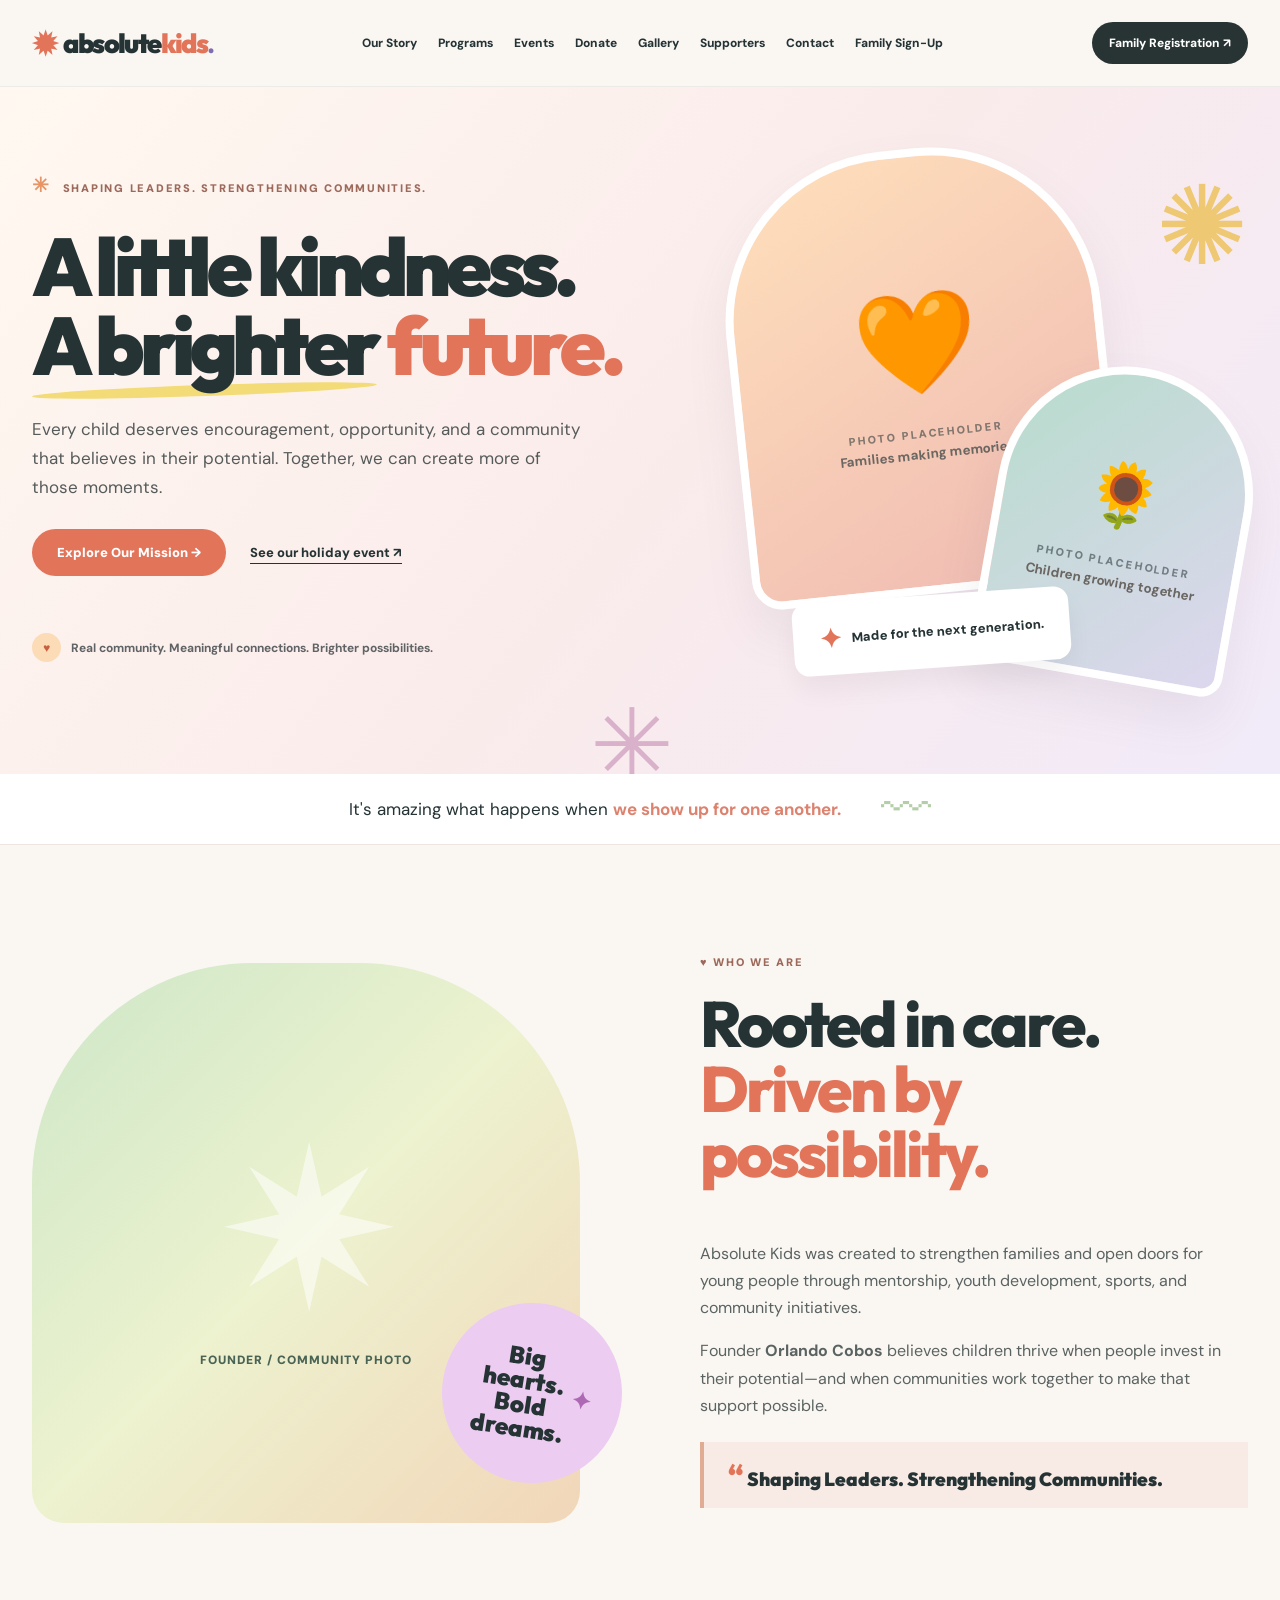
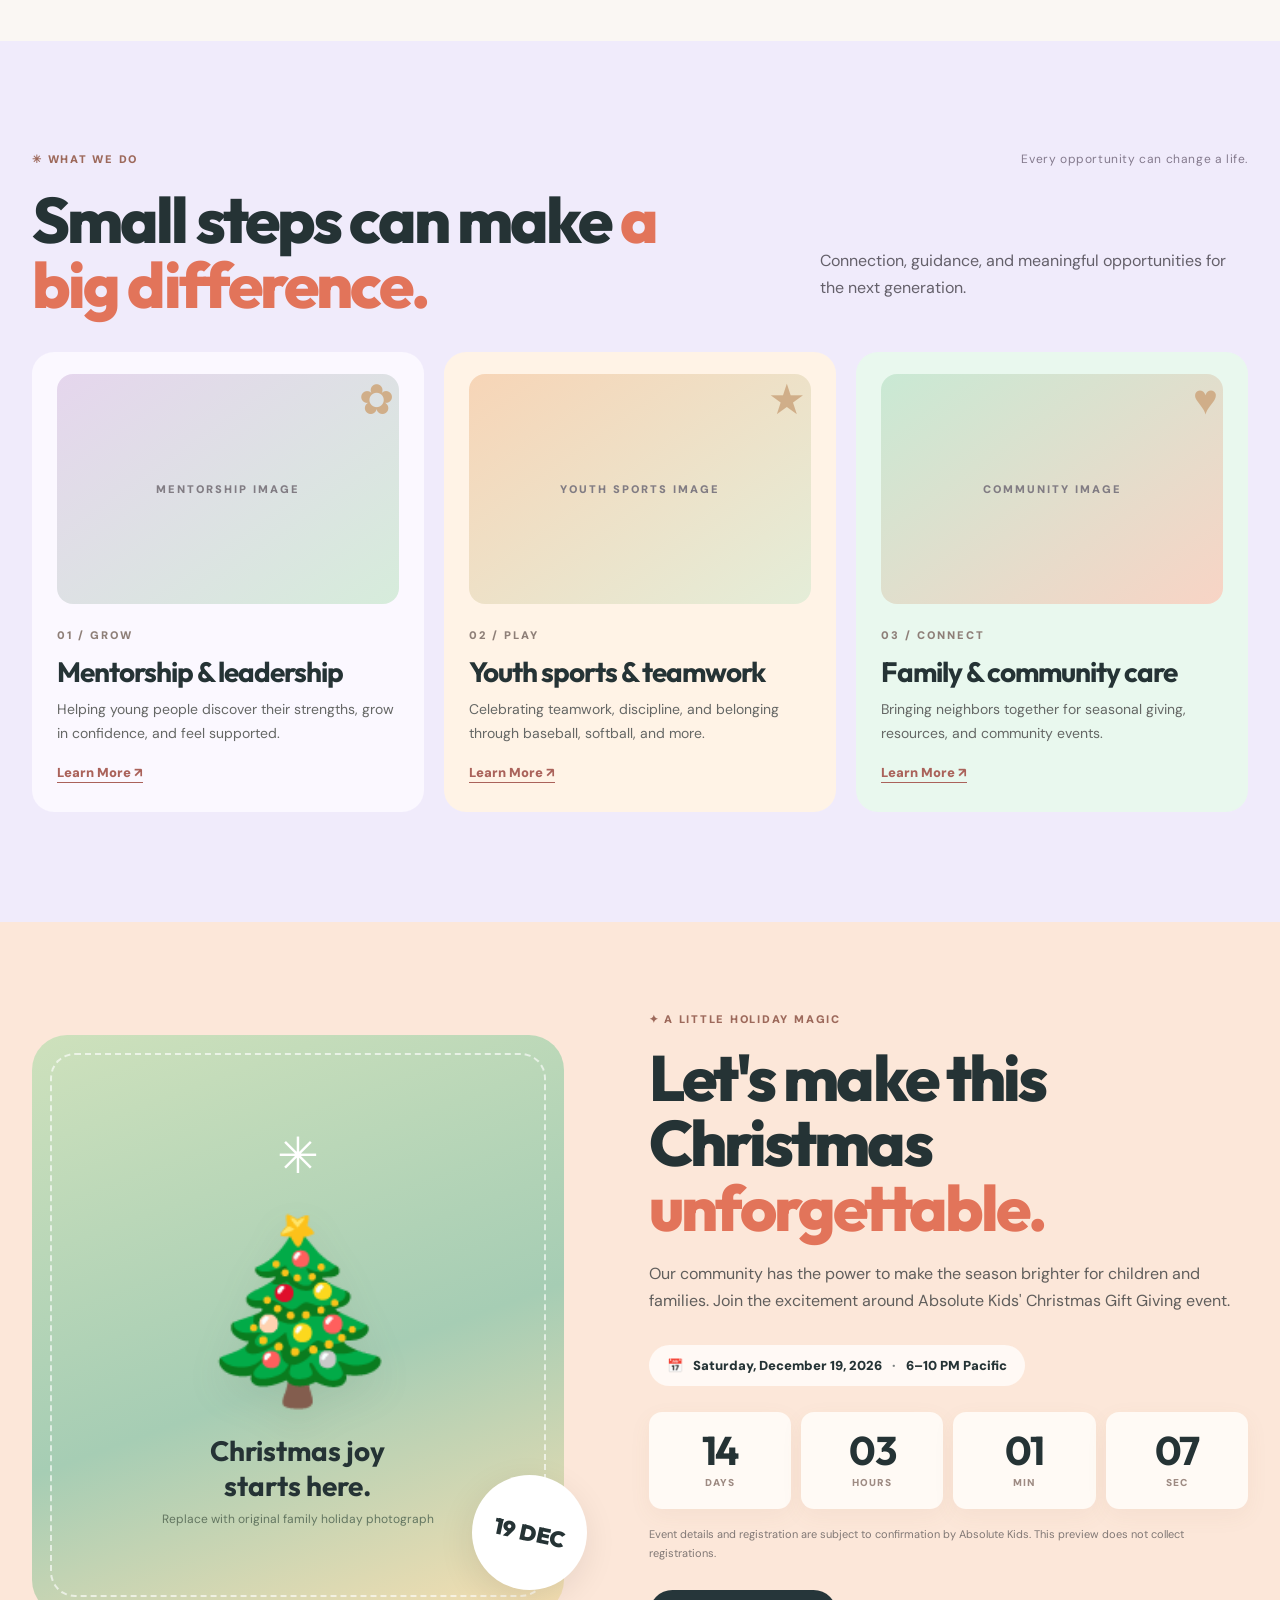
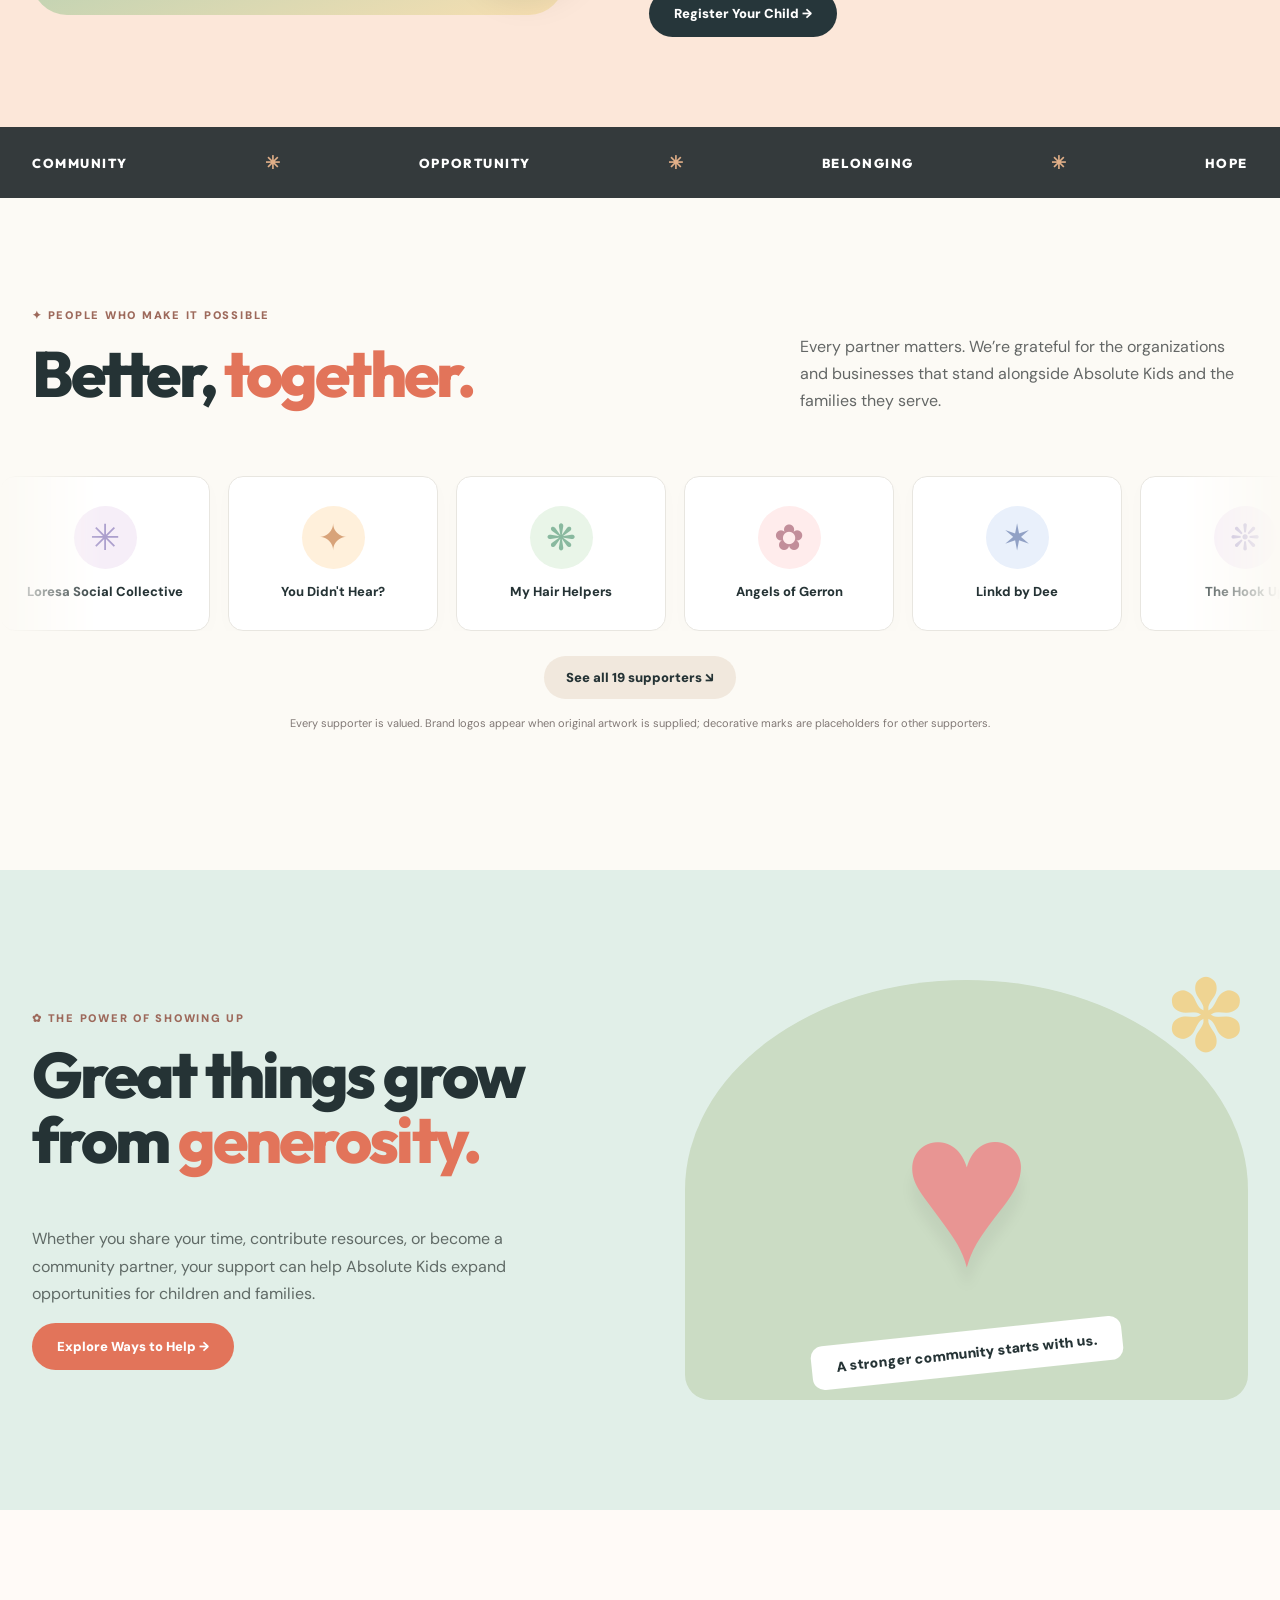
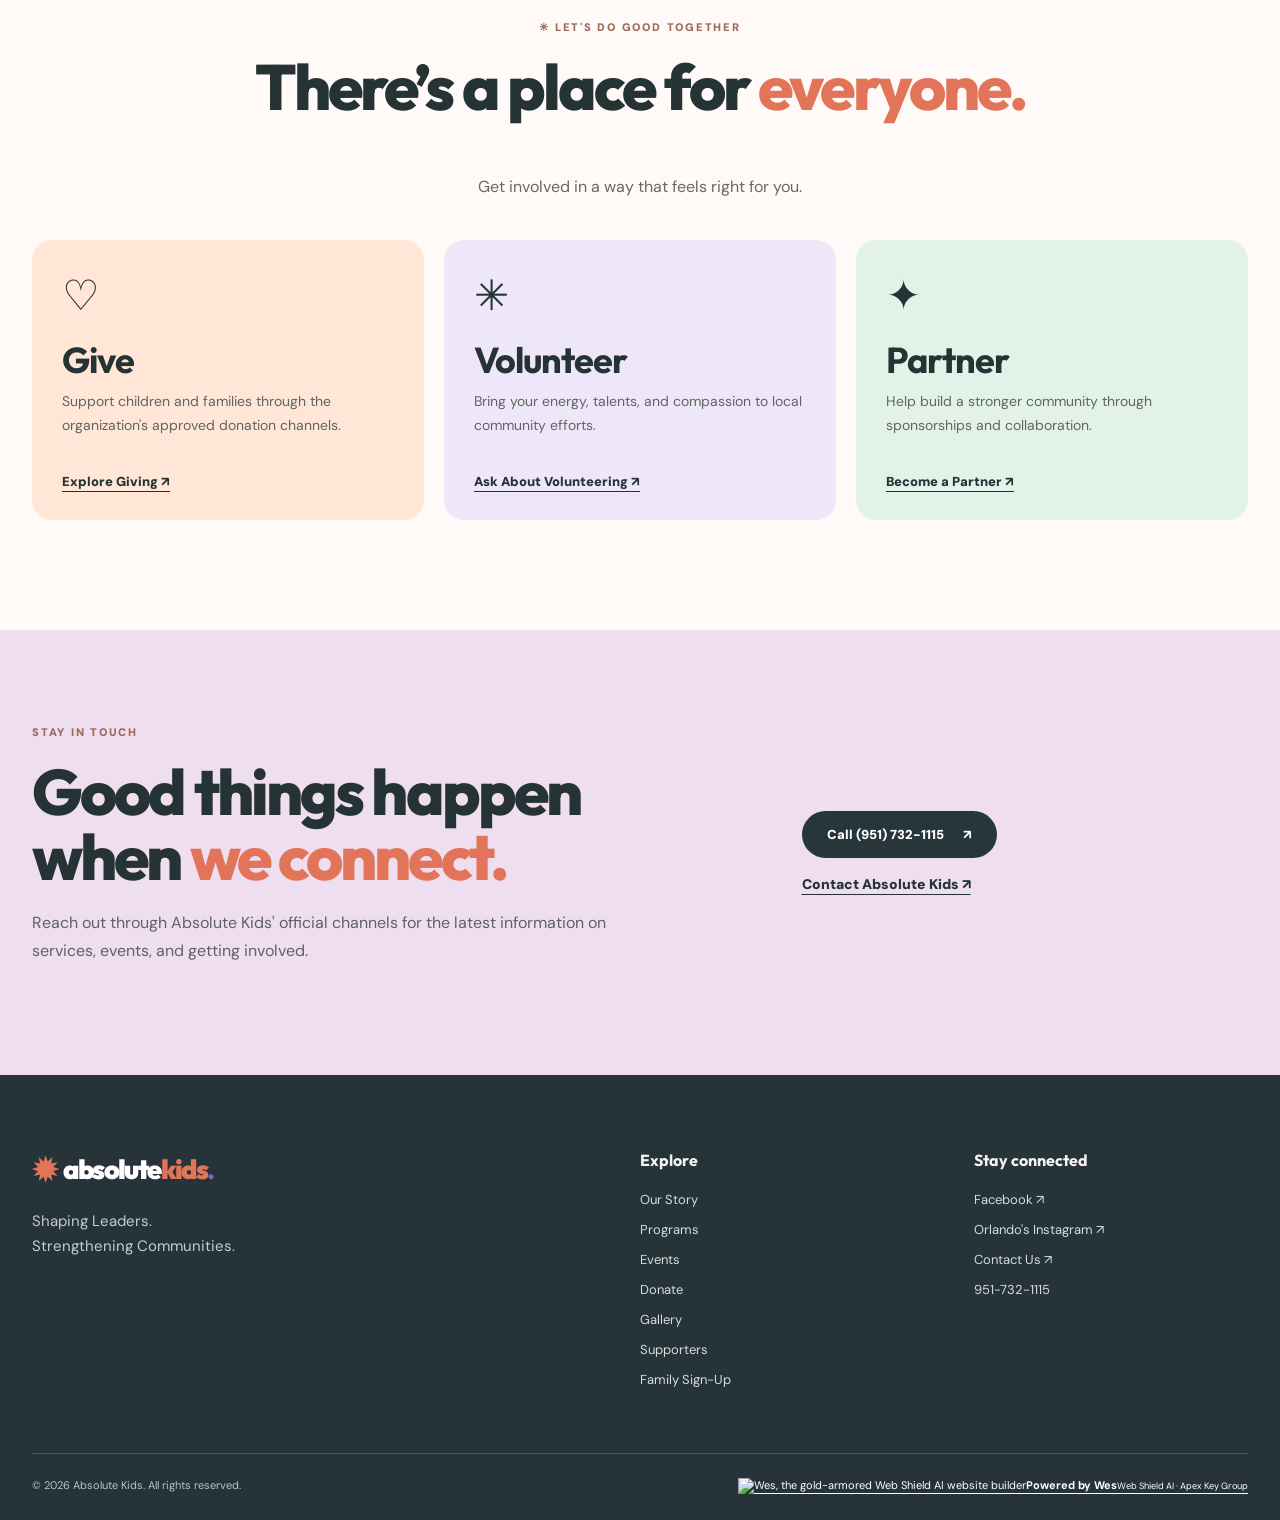
==== commit 55118679: "Add Apex Key Group website sponsorship and feature Wes in Absolute Kids footer" ====
--- a/index.html
+++ b/index.html
@@ -92,11 +92,11 @@
    <div class="sponsor-header"><div><div class="eyebrow">✦ PEOPLE WHO MAKE IT POSSIBLE</div><h2>Better, <em>together.</em></h2></div><p>Every partner matters. We’re grateful for the organizations and businesses that stand alongside Absolute Kids and the families they serve.</p></div>
  </div>
  <div class="sponsor-carousel" aria-label="Rotating community sponsors">
-   <div class="sponsor-track" role="list"><div class="sponsor-card" role="listitem"><div class="sponsor-monogram" aria-hidden="true">✳</div><span>Loresa Social Collective</span></div><div class="sponsor-card" role="listitem"><div class="sponsor-monogram" aria-hidden="true">✦</div><span>You Didn't Hear?</span></div><div class="sponsor-card" role="listitem"><div class="sponsor-monogram" aria-hidden="true">❋</div><span>My Hair Helpers</span></div><div class="sponsor-card" role="listitem"><div class="sponsor-monogram" aria-hidden="true">✿</div><span>Angels of Gerron</span></div><div class="sponsor-card" role="listitem"><div class="sponsor-monogram" aria-hidden="true">✶</div><span>Linkd by Dee</span></div><div class="sponsor-card" role="listitem"><div class="sponsor-monogram" aria-hidden="true">❊</div><span>The Hook Up</span></div><div class="sponsor-card" role="listitem"><div class="sponsor-monogram" aria-hidden="true">✳</div><span>Good Fluffin' Grooming</span></div><div class="sponsor-card" role="listitem"><div class="sponsor-monogram" aria-hidden="true">✦</div><span>Barbershop Masterpiece</span></div><div class="sponsor-card" role="listitem"><div class="sponsor-monogram" aria-hidden="true">❋</div><span>United States Marine Corps</span></div><div class="sponsor-card" role="listitem"><div class="sponsor-monogram" aria-hidden="true">✿</div><span>D-Dizzle</span></div><div class="sponsor-card" role="listitem"><div class="sponsor-monogram" aria-hidden="true">✶</div><span>Angel Baby Oldies</span></div><div class="sponsor-card" role="listitem"><div class="sponsor-monogram" aria-hidden="true">❊</div><span>C&amp;B Pack and Ship</span></div><div class="sponsor-card" role="listitem"><div class="sponsor-monogram" aria-hidden="true">✳</div><span>Prison City Roller Derby</span></div><div class="sponsor-card" role="listitem"><div class="sponsor-monogram" aria-hidden="true">✦</div><span>What's Up Inland Empire</span></div><div class="sponsor-card" role="listitem"><div class="sponsor-monogram" aria-hidden="true">❋</div><span>FAFO Fabrications</span></div><div class="sponsor-card" role="listitem"><div class="sponsor-monogram" aria-hidden="true">✿</div><span>Kidz Come First</span></div><div class="sponsor-card" role="listitem"><div class="sponsor-monogram" aria-hidden="true">✶</div><span>Costco</span></div><div class="sponsor-card" role="listitem"><div class="sponsor-monogram" aria-hidden="true">❊</div><span>All Aboard W&amp;H Party Rentals</span></div><div class="sponsor-card" role="listitem"><div class="sponsor-monogram" aria-hidden="true">✳</div><span>Loresa Social Collective</span></div><div class="sponsor-card" role="listitem"><div class="sponsor-monogram" aria-hidden="true">✦</div><span>You Didn't Hear?</span></div><div class="sponsor-card" role="listitem"><div class="sponsor-monogram" aria-hidden="true">❋</div><span>My Hair Helpers</span></div><div class="sponsor-card" role="listitem"><div class="sponsor-monogram" aria-hidden="true">✿</div><span>Angels of Gerron</span></div><div class="sponsor-card" role="listitem"><div class="sponsor-monogram" aria-hidden="true">✶</div><span>Linkd by Dee</span></div><div class="sponsor-card" role="listitem"><div class="sponsor-monogram" aria-hidden="true">❊</div><span>The Hook Up</span></div><div class="sponsor-card" role="listitem"><div class="sponsor-monogram" aria-hidden="true">✳</div><span>Good Fluffin' Grooming</span></div><div class="sponsor-card" role="listitem"><div class="sponsor-monogram" aria-hidden="true">✦</div><span>Barbershop Masterpiece</span></div><div class="sponsor-card" role="listitem"><div class="sponsor-monogram" aria-hidden="true">❋</div><span>United States Marine Corps</span></div><div class="sponsor-card" role="listitem"><div class="sponsor-monogram" aria-hidden="true">✿</div><span>D-Dizzle</span></div><div class="sponsor-card" role="listitem"><div class="sponsor-monogram" aria-hidden="true">✶</div><span>Angel Baby Oldies</span></div><div class="sponsor-card" role="listitem"><div class="sponsor-monogram" aria-hidden="true">❊</div><span>C&amp;B Pack and Ship</span></div><div class="sponsor-card" role="listitem"><div class="sponsor-monogram" aria-hidden="true">✳</div><span>Prison City Roller Derby</span></div><div class="sponsor-card" role="listitem"><div class="sponsor-monogram" aria-hidden="true">✦</div><span>What's Up Inland Empire</span></div><div class="sponsor-card" role="listitem"><div class="sponsor-monogram" aria-hidden="true">❋</div><span>FAFO Fabrications</span></div><div class="sponsor-card" role="listitem"><div class="sponsor-monogram" aria-hidden="true">✿</div><span>Kidz Come First</span></div><div class="sponsor-card" role="listitem"><div class="sponsor-monogram" aria-hidden="true">✶</div><span>Costco</span></div><div class="sponsor-card" role="listitem"><div class="sponsor-monogram" aria-hidden="true">❊</div><span>All Aboard W&amp;H Party Rentals</span></div></div>
+   <div class="sponsor-track" role="list"><div class="sponsor-card" role="listitem"><div class="sponsor-monogram" aria-hidden="true">✳</div><span>Loresa Social Collective</span></div><div class="sponsor-card" role="listitem"><div class="sponsor-monogram" aria-hidden="true">✦</div><span>You Didn't Hear?</span></div><div class="sponsor-card" role="listitem"><div class="sponsor-monogram" aria-hidden="true">❋</div><span>My Hair Helpers</span></div><div class="sponsor-card" role="listitem"><div class="sponsor-monogram" aria-hidden="true">✿</div><span>Angels of Gerron</span></div><div class="sponsor-card" role="listitem"><div class="sponsor-monogram" aria-hidden="true">✶</div><span>Linkd by Dee</span></div><div class="sponsor-card" role="listitem"><div class="sponsor-monogram" aria-hidden="true">❊</div><span>The Hook Up</span></div><div class="sponsor-card" role="listitem"><div class="sponsor-monogram" aria-hidden="true">✳</div><span>Good Fluffin' Grooming</span></div><div class="sponsor-card" role="listitem"><div class="sponsor-monogram" aria-hidden="true">✦</div><span>Barbershop Masterpiece</span></div><div class="sponsor-card" role="listitem"><div class="sponsor-monogram" aria-hidden="true">❋</div><span>United States Marine Corps</span></div><div class="sponsor-card" role="listitem"><div class="sponsor-monogram" aria-hidden="true">✿</div><span>D-Dizzle</span></div><div class="sponsor-card" role="listitem"><div class="sponsor-monogram" aria-hidden="true">✶</div><span>Angel Baby Oldies</span></div><div class="sponsor-card" role="listitem"><div class="sponsor-monogram" aria-hidden="true">❊</div><span>C&amp;B Pack and Ship</span></div><div class="sponsor-card" role="listitem"><div class="sponsor-monogram" aria-hidden="true">✳</div><span>Prison City Roller Derby</span></div><div class="sponsor-card" role="listitem"><div class="sponsor-monogram" aria-hidden="true">✦</div><span>What's Up Inland Empire</span></div><div class="sponsor-card" role="listitem"><div class="sponsor-monogram" aria-hidden="true">❋</div><span>FAFO Fabrications</span></div><div class="sponsor-card" role="listitem"><div class="sponsor-monogram" aria-hidden="true">✿</div><span>Kidz Come First</span></div><div class="sponsor-card" role="listitem"><div class="sponsor-monogram" aria-hidden="true">✶</div><span>Costco</span></div><div class="sponsor-card" role="listitem"><div class="sponsor-monogram" aria-hidden="true">❊</div><span>All Aboard W&amp;H Party Rentals</span></div><div class="sponsor-card sponsor-card-apex" role="listitem"><a class="apex-sponsor-link" href="https://apexkeygroup.com/" target="_blank" rel="noopener noreferrer" aria-label="Apex Key Group LLC, website development sponsor (opens in new tab)"><img src="https://apexkeygroup.com/images/apex-emblem-v2.webp" alt="Apex Key Group neon triangular key logo" width="70" height="70" loading="lazy" decoding="async"><span>Apex Key Group LLC</span><small>Website Sponsor</small></a></div><div class="sponsor-card" role="listitem"><div class="sponsor-monogram" aria-hidden="true">✳</div><span>Loresa Social Collective</span></div><div class="sponsor-card" role="listitem"><div class="sponsor-monogram" aria-hidden="true">✦</div><span>You Didn't Hear?</span></div><div class="sponsor-card" role="listitem"><div class="sponsor-monogram" aria-hidden="true">❋</div><span>My Hair Helpers</span></div><div class="sponsor-card" role="listitem"><div class="sponsor-monogram" aria-hidden="true">✿</div><span>Angels of Gerron</span></div><div class="sponsor-card" role="listitem"><div class="sponsor-monogram" aria-hidden="true">✶</div><span>Linkd by Dee</span></div><div class="sponsor-card" role="listitem"><div class="sponsor-monogram" aria-hidden="true">❊</div><span>The Hook Up</span></div><div class="sponsor-card" role="listitem"><div class="sponsor-monogram" aria-hidden="true">✳</div><span>Good Fluffin' Grooming</span></div><div class="sponsor-card" role="listitem"><div class="sponsor-monogram" aria-hidden="true">✦</div><span>Barbershop Masterpiece</span></div><div class="sponsor-card" role="listitem"><div class="sponsor-monogram" aria-hidden="true">❋</div><span>United States Marine Corps</span></div><div class="sponsor-card" role="listitem"><div class="sponsor-monogram" aria-hidden="true">✿</div><span>D-Dizzle</span></div><div class="sponsor-card" role="listitem"><div class="sponsor-monogram" aria-hidden="true">✶</div><span>Angel Baby Oldies</span></div><div class="sponsor-card" role="listitem"><div class="sponsor-monogram" aria-hidden="true">❊</div><span>C&amp;B Pack and Ship</span></div><div class="sponsor-card" role="listitem"><div class="sponsor-monogram" aria-hidden="true">✳</div><span>Prison City Roller Derby</span></div><div class="sponsor-card" role="listitem"><div class="sponsor-monogram" aria-hidden="true">✦</div><span>What's Up Inland Empire</span></div><div class="sponsor-card" role="listitem"><div class="sponsor-monogram" aria-hidden="true">❋</div><span>FAFO Fabrications</span></div><div class="sponsor-card" role="listitem"><div class="sponsor-monogram" aria-hidden="true">✿</div><span>Kidz Come First</span></div><div class="sponsor-card" role="listitem"><div class="sponsor-monogram" aria-hidden="true">✶</div><span>Costco</span></div><div class="sponsor-card" role="listitem"><div class="sponsor-monogram" aria-hidden="true">❊</div><span>All Aboard W&amp;H Party Rentals</span></div><div class="sponsor-card sponsor-card-apex" role="listitem"><a class="apex-sponsor-link" href="https://apexkeygroup.com/" target="_blank" rel="noopener noreferrer" aria-label="Apex Key Group LLC, website development sponsor (opens in new tab)"><img src="https://apexkeygroup.com/images/apex-emblem-v2.webp" alt="Apex Key Group neon triangular key logo" width="70" height="70" loading="lazy" decoding="async"><span>Apex Key Group LLC</span><small>Website Sponsor</small></a></div></div>
  </div>
  <div class="shell">
-   <details class="sponsor-expand"><summary>See all 18 supporters <span aria-hidden="true">↘</span></summary><div class="sponsor-list"><div class="sponsor-card" role="listitem"><div class="sponsor-monogram" aria-hidden="true">✳</div><span>Loresa Social Collective</span></div><div class="sponsor-card" role="listitem"><div class="sponsor-monogram" aria-hidden="true">✦</div><span>You Didn't Hear?</span></div><div class="sponsor-card" role="listitem"><div class="sponsor-monogram" aria-hidden="true">❋</div><span>My Hair Helpers</span></div><div class="sponsor-card" role="listitem"><div class="sponsor-monogram" aria-hidden="true">✿</div><span>Angels of Gerron</span></div><div class="sponsor-card" role="listitem"><div class="sponsor-monogram" aria-hidden="true">✶</div><span>Linkd by Dee</span></div><div class="sponsor-card" role="listitem"><div class="sponsor-monogram" aria-hidden="true">❊</div><span>The Hook Up</span></div><div class="sponsor-card" role="listitem"><div class="sponsor-monogram" aria-hidden="true">✳</div><span>Good Fluffin' Grooming</span></div><div class="sponsor-card" role="listitem"><div class="sponsor-monogram" aria-hidden="true">✦</div><span>Barbershop Masterpiece</span></div><div class="sponsor-card" role="listitem"><div class="sponsor-monogram" aria-hidden="true">❋</div><span>United States Marine Corps</span></div><div class="sponsor-card" role="listitem"><div class="sponsor-monogram" aria-hidden="true">✿</div><span>D-Dizzle</span></div><div class="sponsor-card" role="listitem"><div class="sponsor-monogram" aria-hidden="true">✶</div><span>Angel Baby Oldies</span></div><div class="sponsor-card" role="listitem"><div class="sponsor-monogram" aria-hidden="true">❊</div><span>C&amp;B Pack and Ship</span></div><div class="sponsor-card" role="listitem"><div class="sponsor-monogram" aria-hidden="true">✳</div><span>Prison City Roller Derby</span></div><div class="sponsor-card" role="listitem"><div class="sponsor-monogram" aria-hidden="true">✦</div><span>What's Up Inland Empire</span></div><div class="sponsor-card" role="listitem"><div class="sponsor-monogram" aria-hidden="true">❋</div><span>FAFO Fabrications</span></div><div class="sponsor-card" role="listitem"><div class="sponsor-monogram" aria-hidden="true">✿</div><span>Kidz Come First</span></div><div class="sponsor-card" role="listitem"><div class="sponsor-monogram" aria-hidden="true">✶</div><span>Costco</span></div><div class="sponsor-card" role="listitem"><div class="sponsor-monogram" aria-hidden="true">❊</div><span>All Aboard W&amp;H Party Rentals</span></div></div></details>
-   <p class="micro-note sponsors-note">Every sponsor receives equal visual placement. Company logos will replace the temporary decorative marks when original artwork is supplied and approved.</p>
+   <details class="sponsor-expand"><summary>See all 19 supporters <span aria-hidden="true">↘</span></summary><div class="sponsor-list"><div class="sponsor-card" role="listitem"><div class="sponsor-monogram" aria-hidden="true">✳</div><span>Loresa Social Collective</span></div><div class="sponsor-card" role="listitem"><div class="sponsor-monogram" aria-hidden="true">✦</div><span>You Didn't Hear?</span></div><div class="sponsor-card" role="listitem"><div class="sponsor-monogram" aria-hidden="true">❋</div><span>My Hair Helpers</span></div><div class="sponsor-card" role="listitem"><div class="sponsor-monogram" aria-hidden="true">✿</div><span>Angels of Gerron</span></div><div class="sponsor-card" role="listitem"><div class="sponsor-monogram" aria-hidden="true">✶</div><span>Linkd by Dee</span></div><div class="sponsor-card" role="listitem"><div class="sponsor-monogram" aria-hidden="true">❊</div><span>The Hook Up</span></div><div class="sponsor-card" role="listitem"><div class="sponsor-monogram" aria-hidden="true">✳</div><span>Good Fluffin' Grooming</span></div><div class="sponsor-card" role="listitem"><div class="sponsor-monogram" aria-hidden="true">✦</div><span>Barbershop Masterpiece</span></div><div class="sponsor-card" role="listitem"><div class="sponsor-monogram" aria-hidden="true">❋</div><span>United States Marine Corps</span></div><div class="sponsor-card" role="listitem"><div class="sponsor-monogram" aria-hidden="true">✿</div><span>D-Dizzle</span></div><div class="sponsor-card" role="listitem"><div class="sponsor-monogram" aria-hidden="true">✶</div><span>Angel Baby Oldies</span></div><div class="sponsor-card" role="listitem"><div class="sponsor-monogram" aria-hidden="true">❊</div><span>C&amp;B Pack and Ship</span></div><div class="sponsor-card" role="listitem"><div class="sponsor-monogram" aria-hidden="true">✳</div><span>Prison City Roller Derby</span></div><div class="sponsor-card" role="listitem"><div class="sponsor-monogram" aria-hidden="true">✦</div><span>What's Up Inland Empire</span></div><div class="sponsor-card" role="listitem"><div class="sponsor-monogram" aria-hidden="true">❋</div><span>FAFO Fabrications</span></div><div class="sponsor-card" role="listitem"><div class="sponsor-monogram" aria-hidden="true">✿</div><span>Kidz Come First</span></div><div class="sponsor-card" role="listitem"><div class="sponsor-monogram" aria-hidden="true">✶</div><span>Costco</span></div><div class="sponsor-card" role="listitem"><div class="sponsor-monogram" aria-hidden="true">❊</div><span>All Aboard W&amp;H Party Rentals</span></div><div class="sponsor-card sponsor-card-apex" role="listitem"><a class="apex-sponsor-link" href="https://apexkeygroup.com/" target="_blank" rel="noopener noreferrer" aria-label="Apex Key Group LLC, website development sponsor (opens in new tab)"><img src="https://apexkeygroup.com/images/apex-emblem-v2.webp" alt="Apex Key Group neon triangular key logo" width="70" height="70" loading="lazy" decoding="async"><span>Apex Key Group LLC</span><small>Website Sponsor</small></a></div></div></details>
+   <p class="micro-note sponsors-note">Every supporter is valued. Brand logos appear when original artwork is supplied; decorative marks are placeholders for other supporters.</p>
  </div>
 </section>
 <section class="section impact-section">
@@ -121,6 +121,6 @@
    <div class="footer-links"><strong>Explore</strong><a href="#about">Our Story</a><a href="#programs">Programs</a><a href="#christmas">Christmas 2026</a><a href="#sponsors">Supporters</a></div>
    <div class="footer-links"><strong>Stay connected</strong><a href="https://www.facebook.com/share/1E7aivCmLU/?mibextid=wwXIfr" target="_blank" rel="noopener noreferrer" aria-label="Visit Facebook profile in a new tab">Facebook ↗</a><a href="https://www.instagram.com/orlandocobos13?rpxt=MWFuMzlvdm1pa2Q3" target="_blank" rel="noopener noreferrer" aria-label="Visit Orlando Cobos Instagram profile in a new tab">Orlando's Instagram ↗</a><a href="https://www.absolutekids.org/" target="_blank" rel="noopener noreferrer">Official website ↗</a><a href="tel:+19517321115">951-732-1115</a></div>
  </div>
- <div class="footer-base"><span>© 2026 Absolute Kids. Independent website concept; not an official application or payment portal.</span><span>Powered by <a href="https://apexkeygroup.com/" target="_blank" rel="noopener noreferrer">Wes &amp; Emma Shield ↗</a></span></div>
+ <div class="footer-base"><span>© 2026 Absolute Kids. Independent website concept; not an official application or payment portal.</span><a class="wes-powered" href="https://apexkeygroup.com/" target="_blank" rel="noopener noreferrer" aria-label="Powered by Wes, Web Shield AI at Apex Key Group (opens in new tab)"><img src="https://apexkeygroup.com/images/wes-web-shield-v3.jpg" alt="Wes, the gold-armored Web Shield AI website builder" width="94" height="118" loading="lazy" decoding="async"><span class="wes-powered-copy"><strong>Powered by Wes</strong><small>Web Shield AI · Apex Key Group</small></span></a></div>
  </div></footer>
 </body></html>
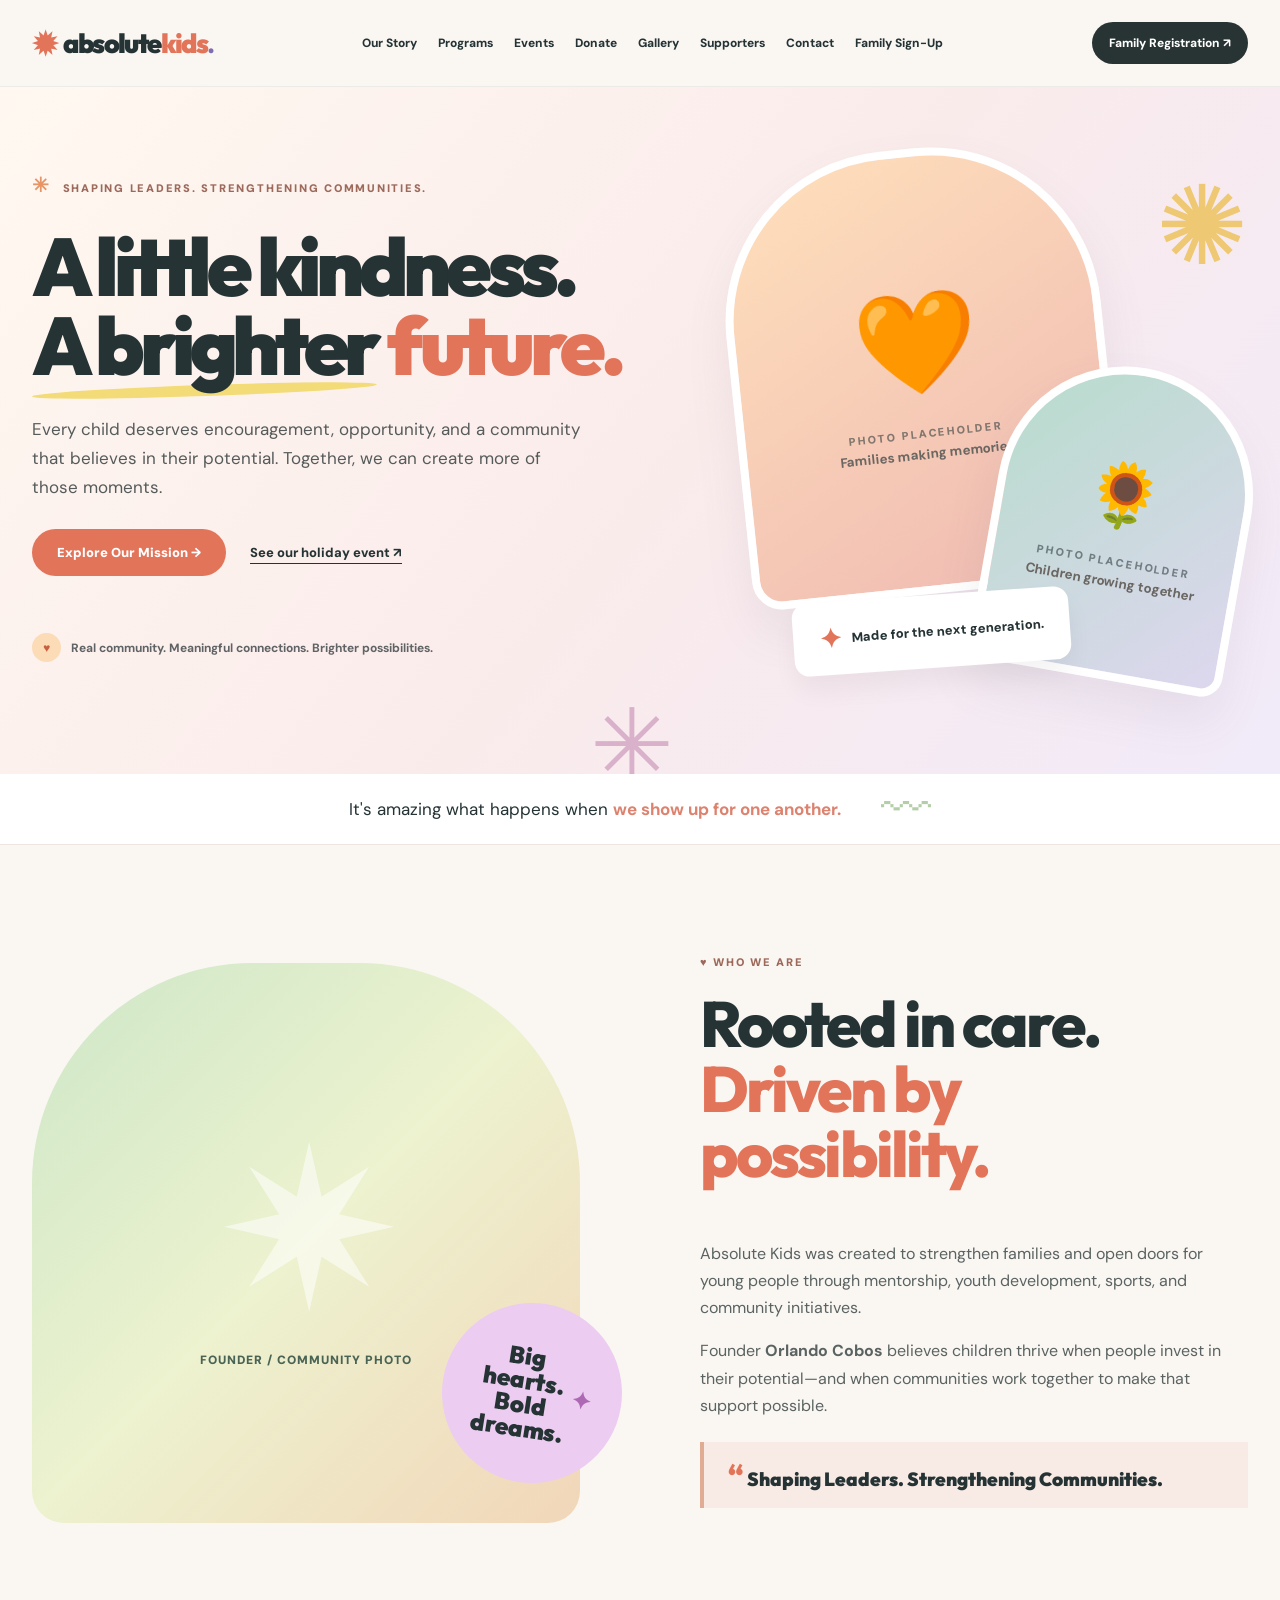
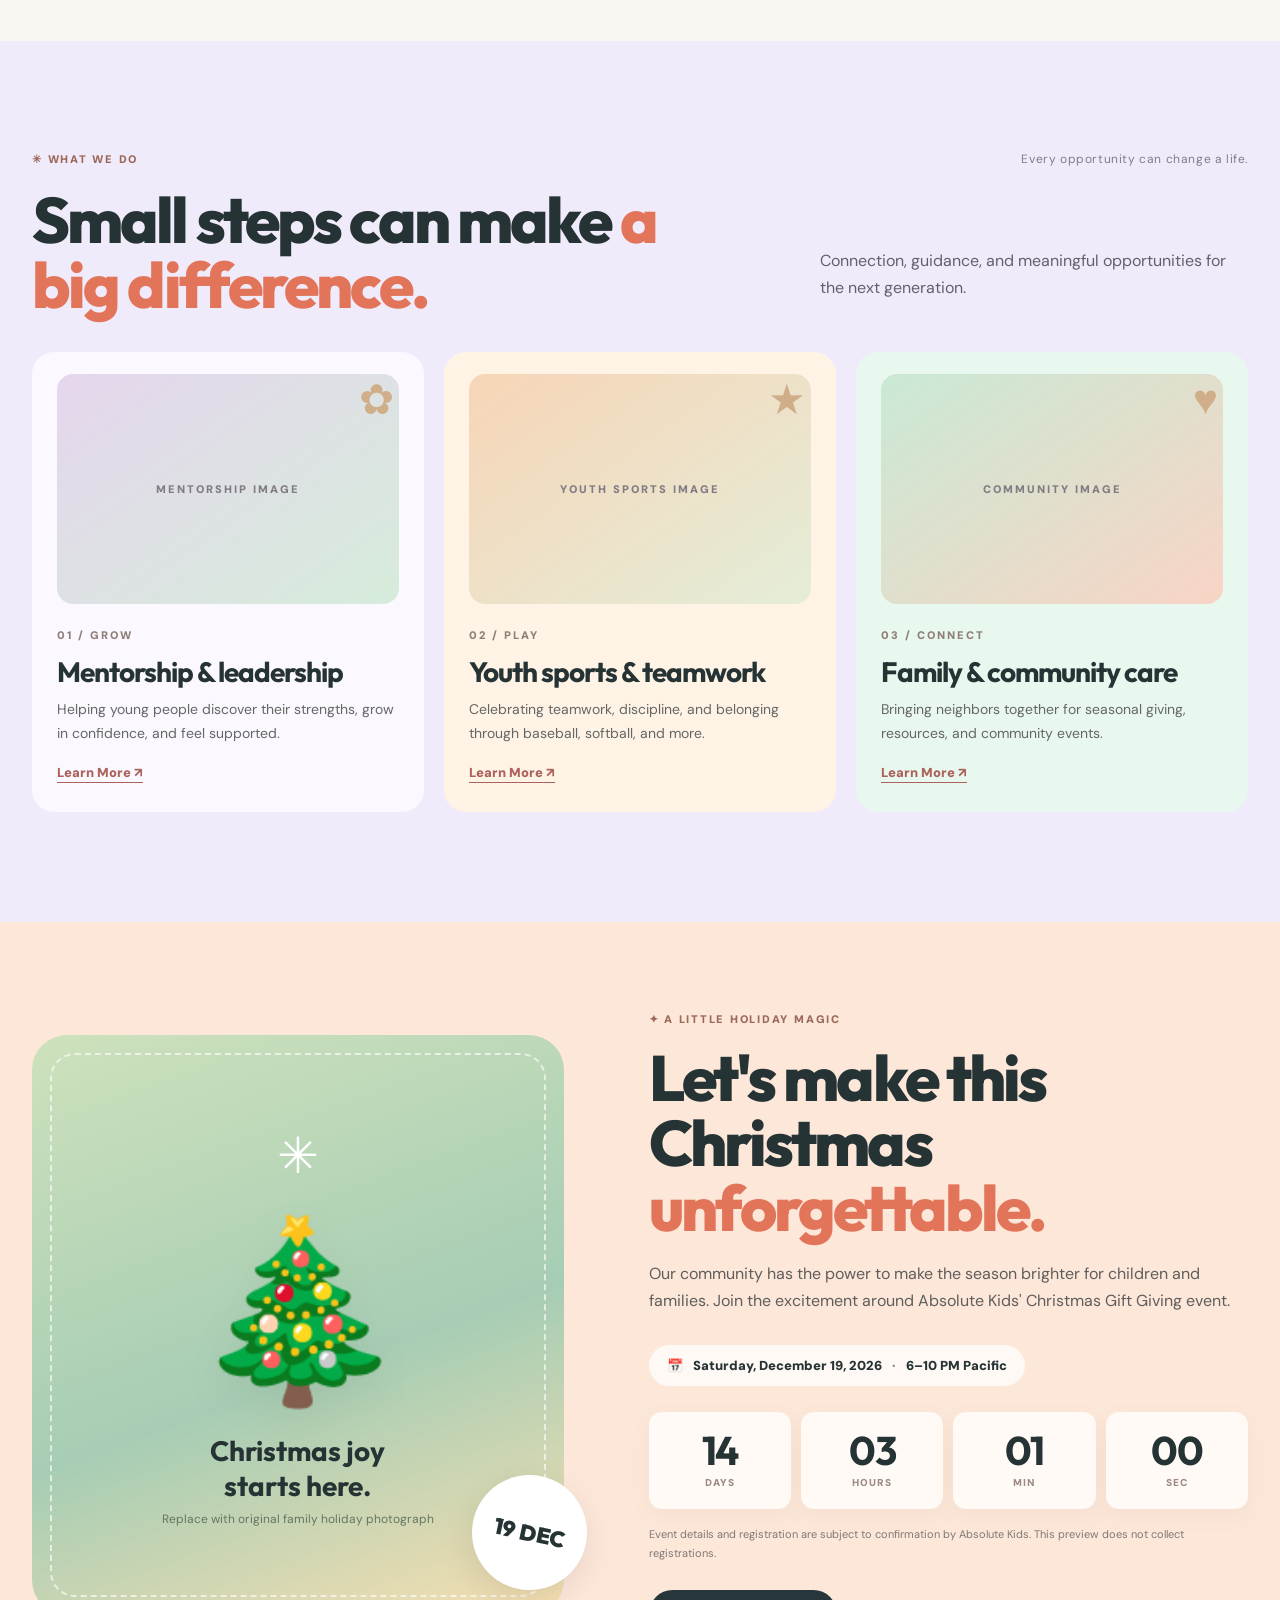
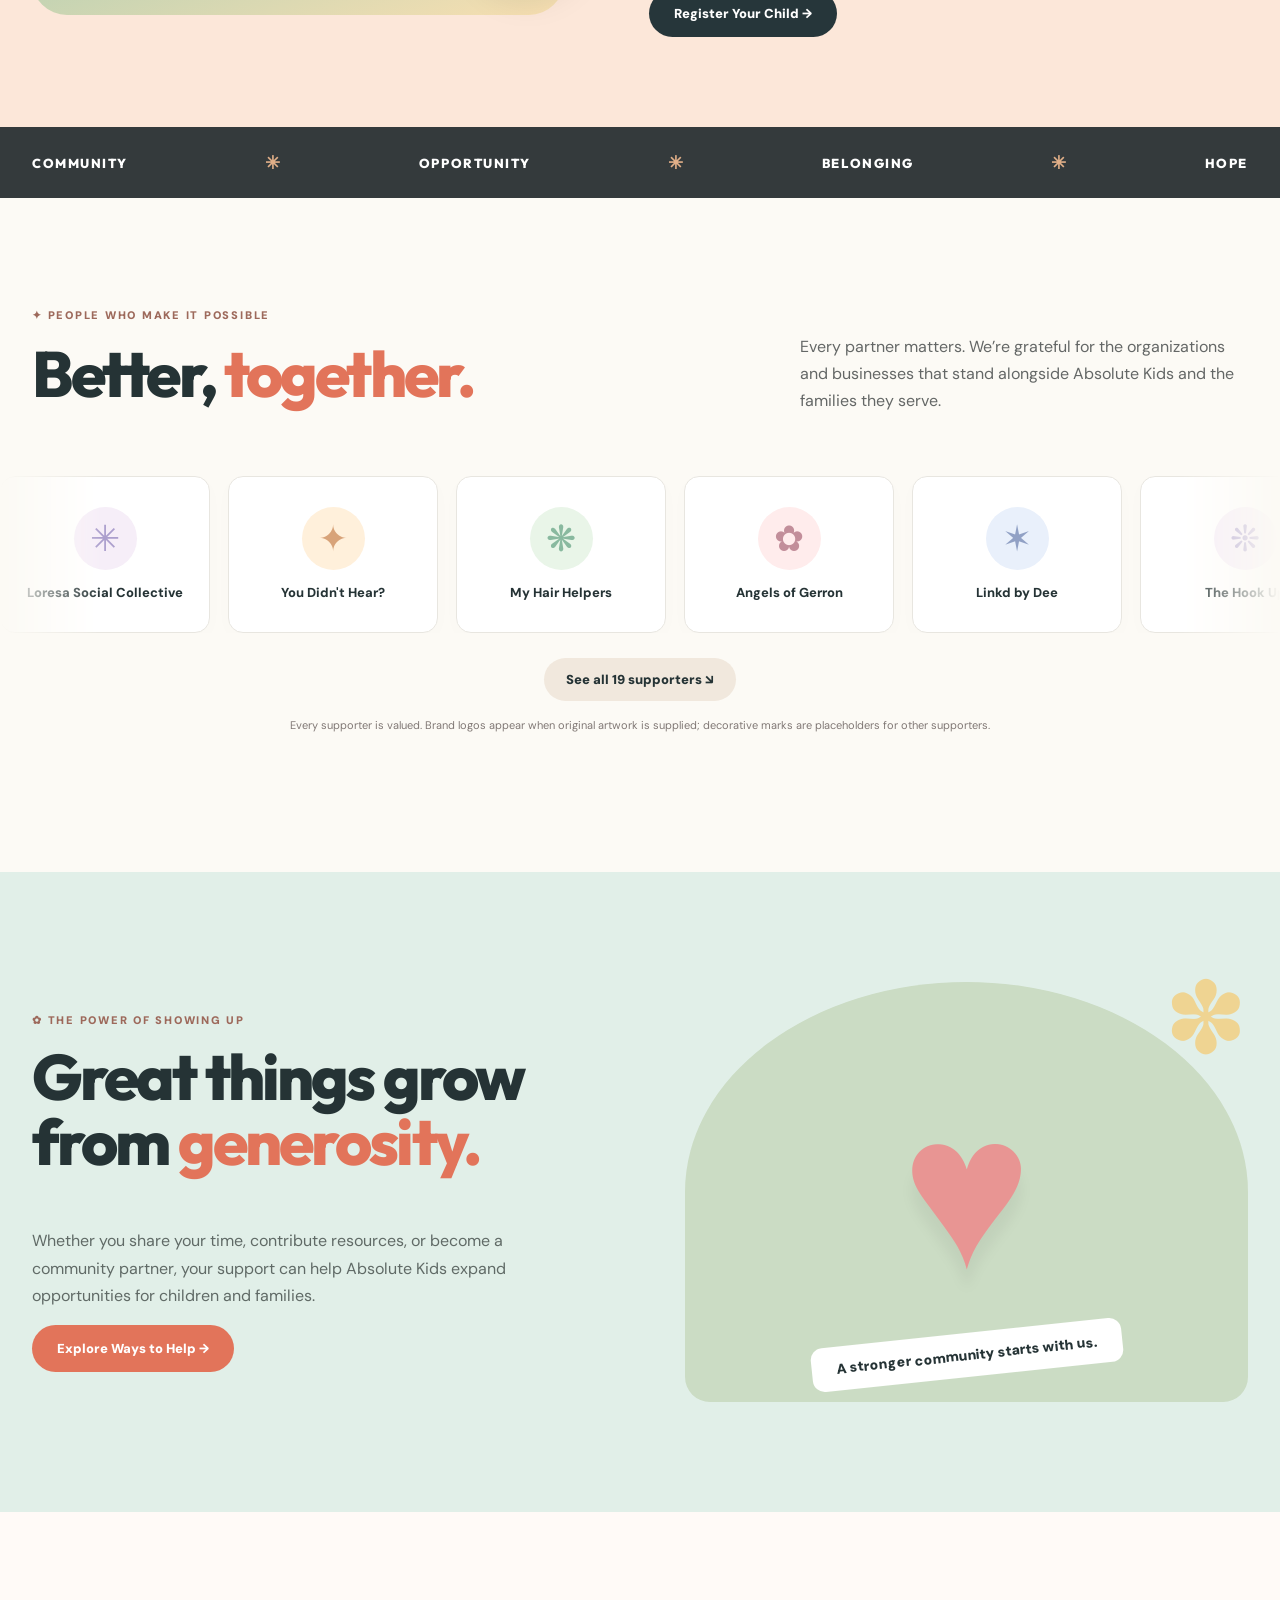
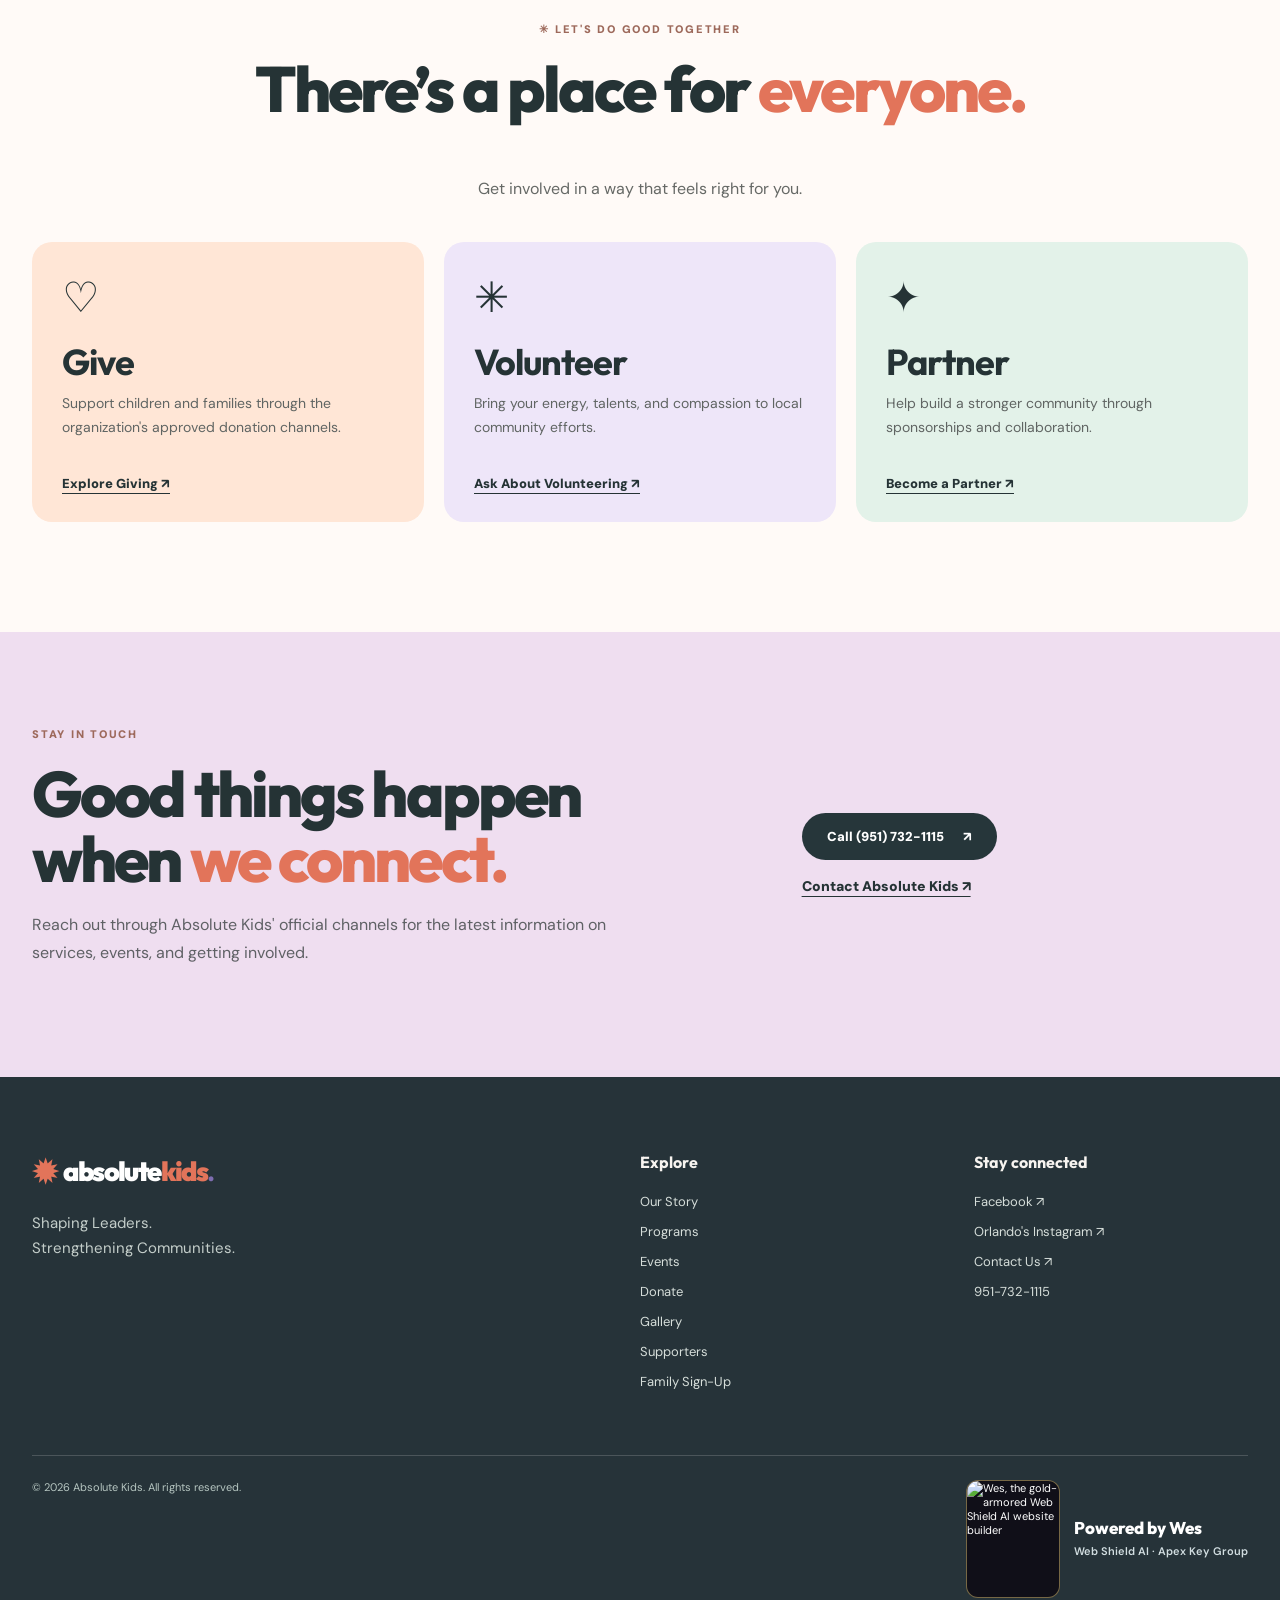
==== commit e7c21408: "Display Wes artwork and Powered by Wes credit on index.html" ====
--- a/index.html
+++ b/index.html
@@ -12,6 +12,7 @@
 <link href="https://fonts.googleapis.com/css2?family=DM+Sans:wght@400;500;600;700;800&family=Outfit:wght@400;500;600;700;800;900&display=swap" rel="stylesheet">
 <link rel="stylesheet" href="/styles.css">
 <script src="/app.js" defer></script>
+<link rel="stylesheet" href="/sponsor-brand.css">
 </head>
 <body>
 <div class="concept-strip">An independent redesign preview for Absolute Kids <span aria-hidden="true">·</span> <a href="https://www.absolutekids.org/" target="_blank" rel="noopener noreferrer">Visit the current official website ↗</a></div>
--- a/sponsor-brand.css
+++ b/sponsor-brand.css
@@ -0,0 +1,101 @@
+/* Apex Key Group website sponsorship and Wes design credit.
+   Shared by the homepage, interior pages, and registration preview. */
+.sponsor-card-apex .apex-sponsor-link {
+  display: flex;
+  height: 100%;
+  width: 100%;
+  min-height: 123px;
+  flex-direction: column;
+  align-items: center;
+  justify-content: center;
+  gap: 7px;
+  text-align: center;
+  color: #263339;
+  text-decoration: none;
+}
+.sponsor-card-apex .apex-sponsor-link:hover span,
+.sponsor-card-apex .apex-sponsor-link:focus-visible span { color: #563e9d; }
+.sponsor-card-apex .apex-sponsor-link:focus-visible {
+  outline: 3px solid #825bea;
+  outline-offset: 3px;
+  border-radius: 8px;
+}
+.sponsor-card-apex .apex-sponsor-link img {
+  display: block;
+  width: 65px;
+  height: 65px;
+  object-fit: contain;
+  background: #080b18;
+  border-radius: 10px;
+  box-shadow: 0 2px 10px rgba(45,25,88,.2);
+}
+.sponsor-card-apex .apex-sponsor-link span {
+  display: block;
+  font-size: 13px;
+  font-weight: 800;
+  line-height: 1.2;
+}
+.sponsor-card-apex .apex-sponsor-link small {
+  display: block;
+  font-size: 10px;
+  font-weight: 800;
+  letter-spacing: .04em;
+  color: #6a5484;
+}
+
+.footer-base .wes-powered,
+.footer .wes-powered {
+  display: inline-flex;
+  align-items: center;
+  gap: 14px;
+  color: #fff;
+  text-decoration: none;
+  text-underline-offset: 4px;
+  border-radius: 12px;
+}
+.footer-base .wes-powered:hover,
+.footer-base .wes-powered:focus-visible,
+.footer .wes-powered:hover,
+.footer .wes-powered:focus-visible { color: #f4e4aa; text-decoration: none; }
+.footer-base .wes-powered:focus-visible,
+.footer .wes-powered:focus-visible { outline: 2px solid #f0c040; outline-offset: 4px; }
+.footer-base .wes-powered img,
+.footer .wes-powered img {
+  display: block;
+  width: 94px;
+  height: 118px;
+  flex-shrink: 0;
+  object-fit: cover;
+  object-position: center top;
+  border-radius: 12px;
+  border: 1px solid rgba(244,214,125,.45);
+  background: #100f18;
+}
+.footer-base .wes-powered .wes-powered-copy,
+.footer .wes-powered .wes-powered-copy {
+  display: flex;
+  flex-direction: column;
+  gap: 6px;
+  text-align: left;
+}
+.footer-base .wes-powered .wes-powered-copy strong,
+.footer .wes-powered .wes-powered-copy strong {
+  font-family: Outfit, "DM Sans", Arial, sans-serif;
+  font-size: 17px;
+  line-height: 1.2;
+  font-weight: 800;
+  color: white;
+}
+.footer-base .wes-powered .wes-powered-copy small,
+.footer .wes-powered .wes-powered-copy small {
+  color: #d1dde0;
+  font-size: 11px;
+  font-weight: 600;
+  line-height: 1.4;
+}
+@media (max-width: 620px) {
+  .footer-base .wes-powered img,
+  .footer .wes-powered img { width: 76px; height: 100px; }
+  .footer-base .wes-powered,
+  .footer .wes-powered { gap: 11px; }
+}
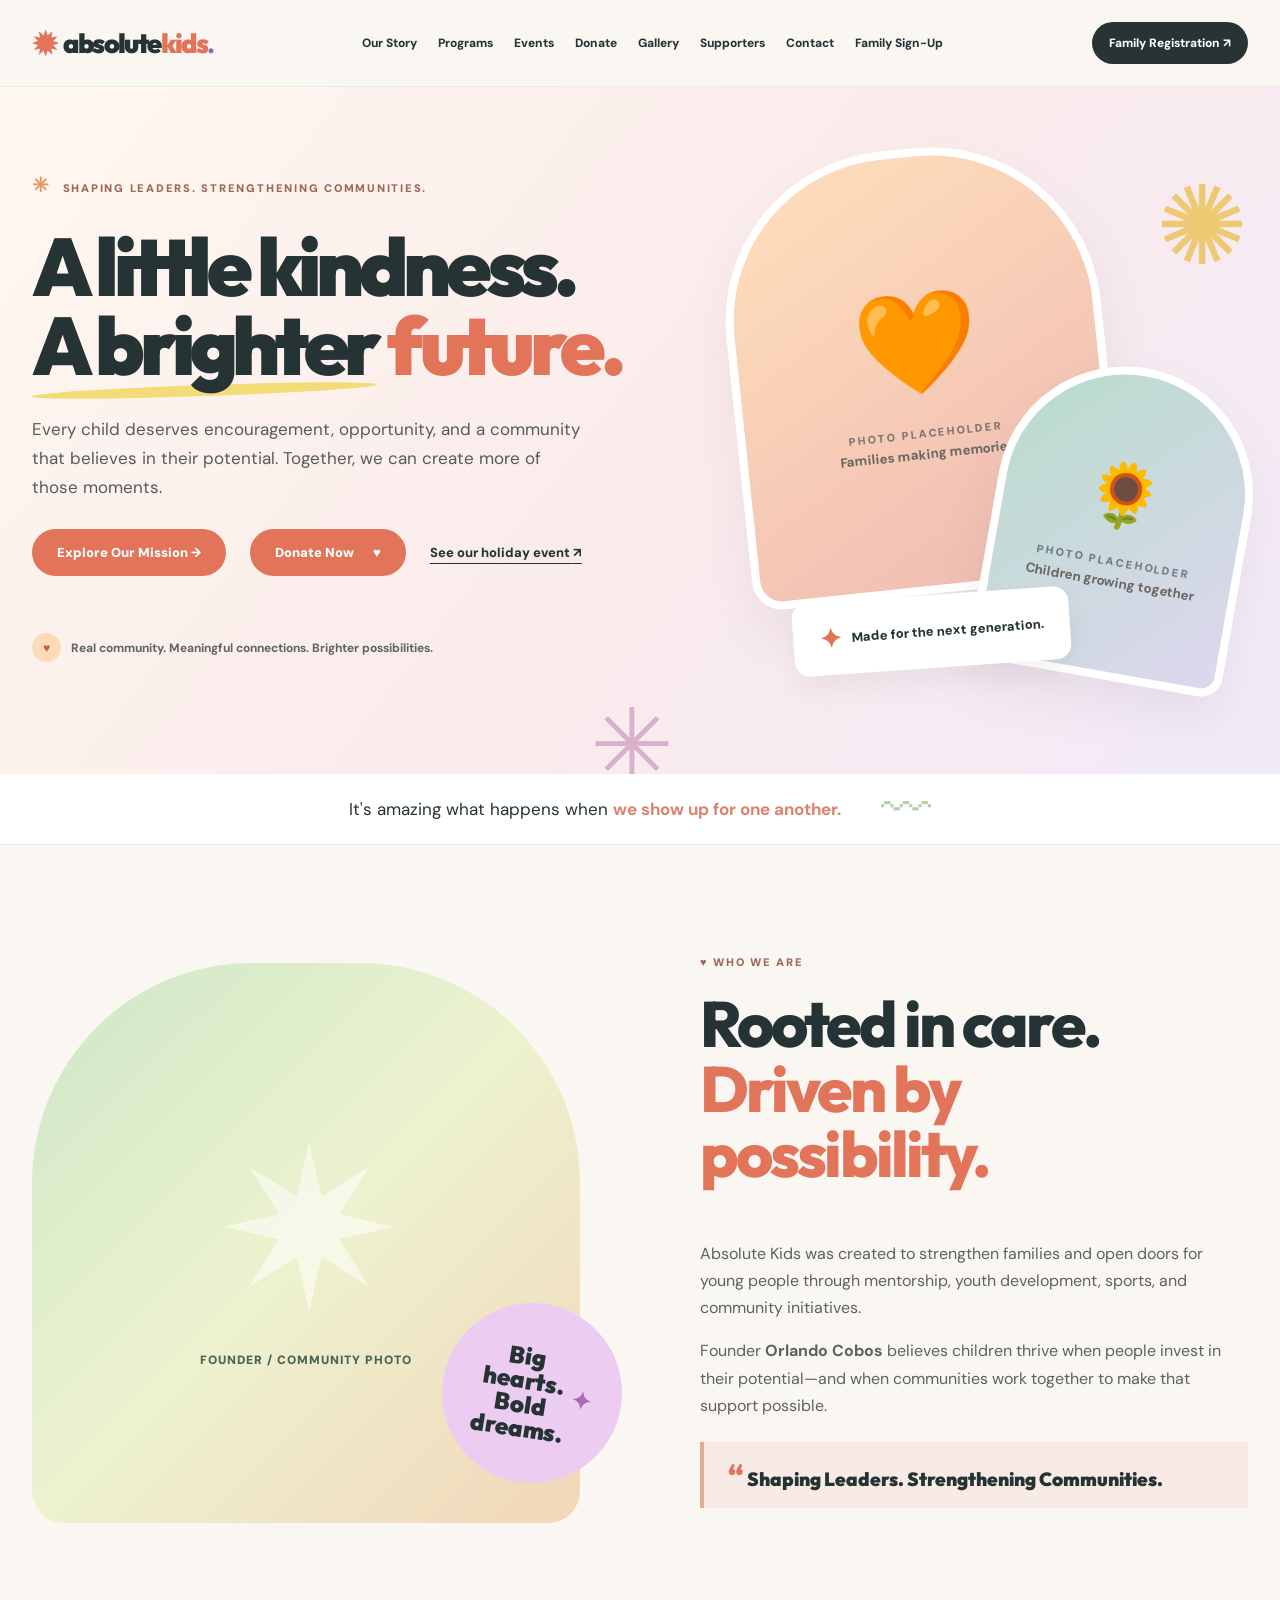
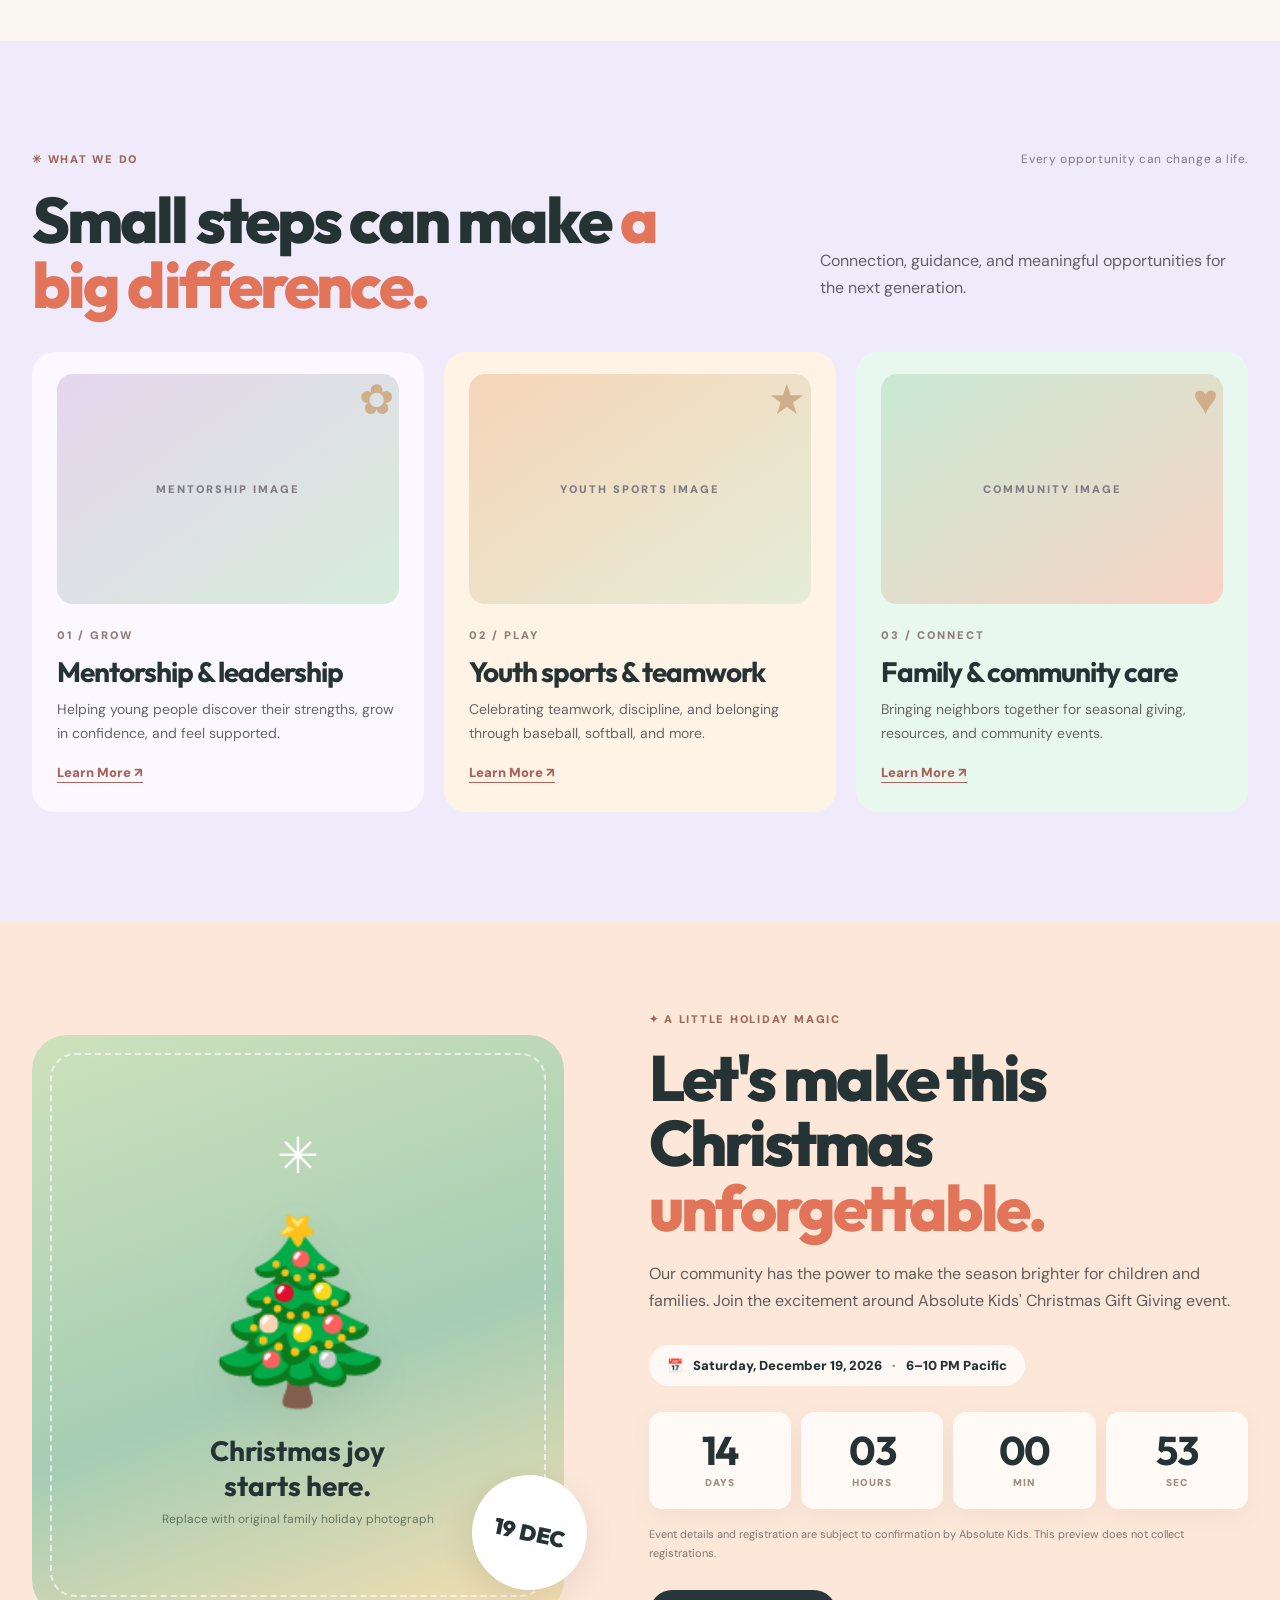
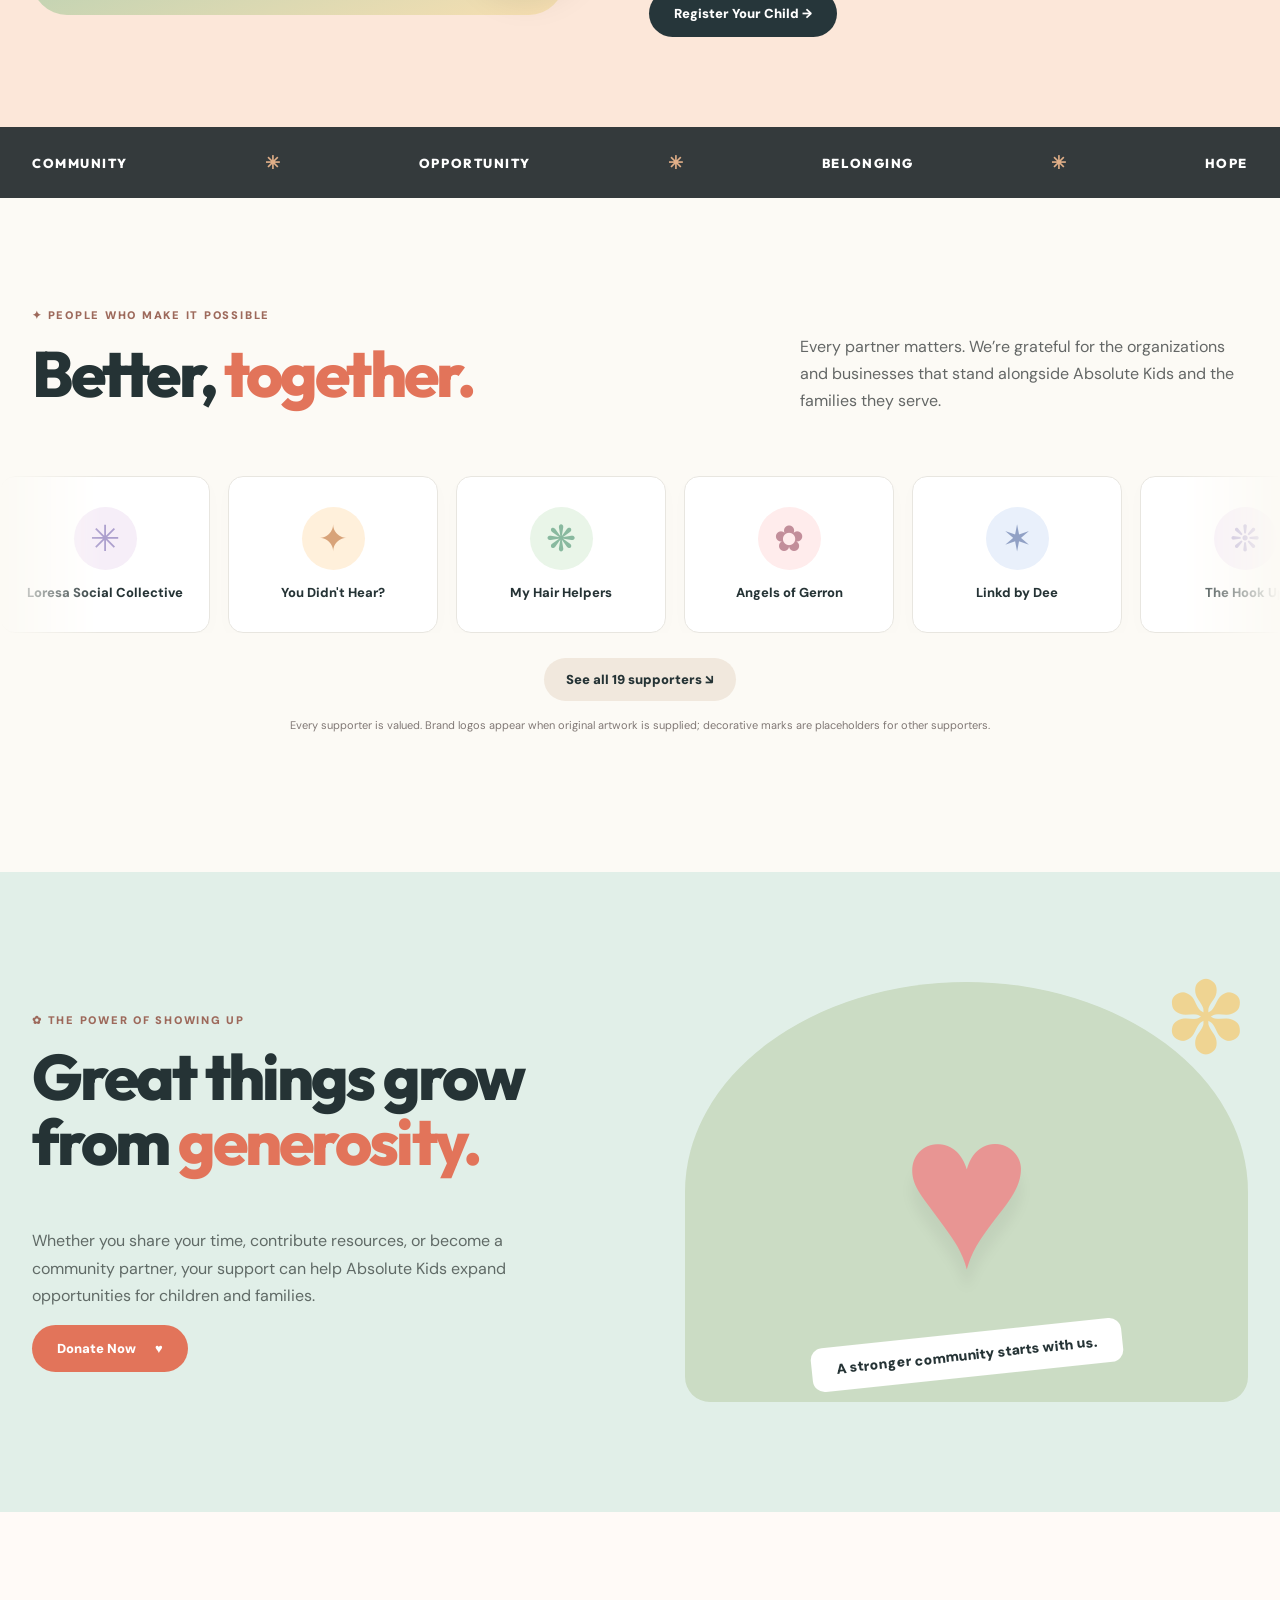
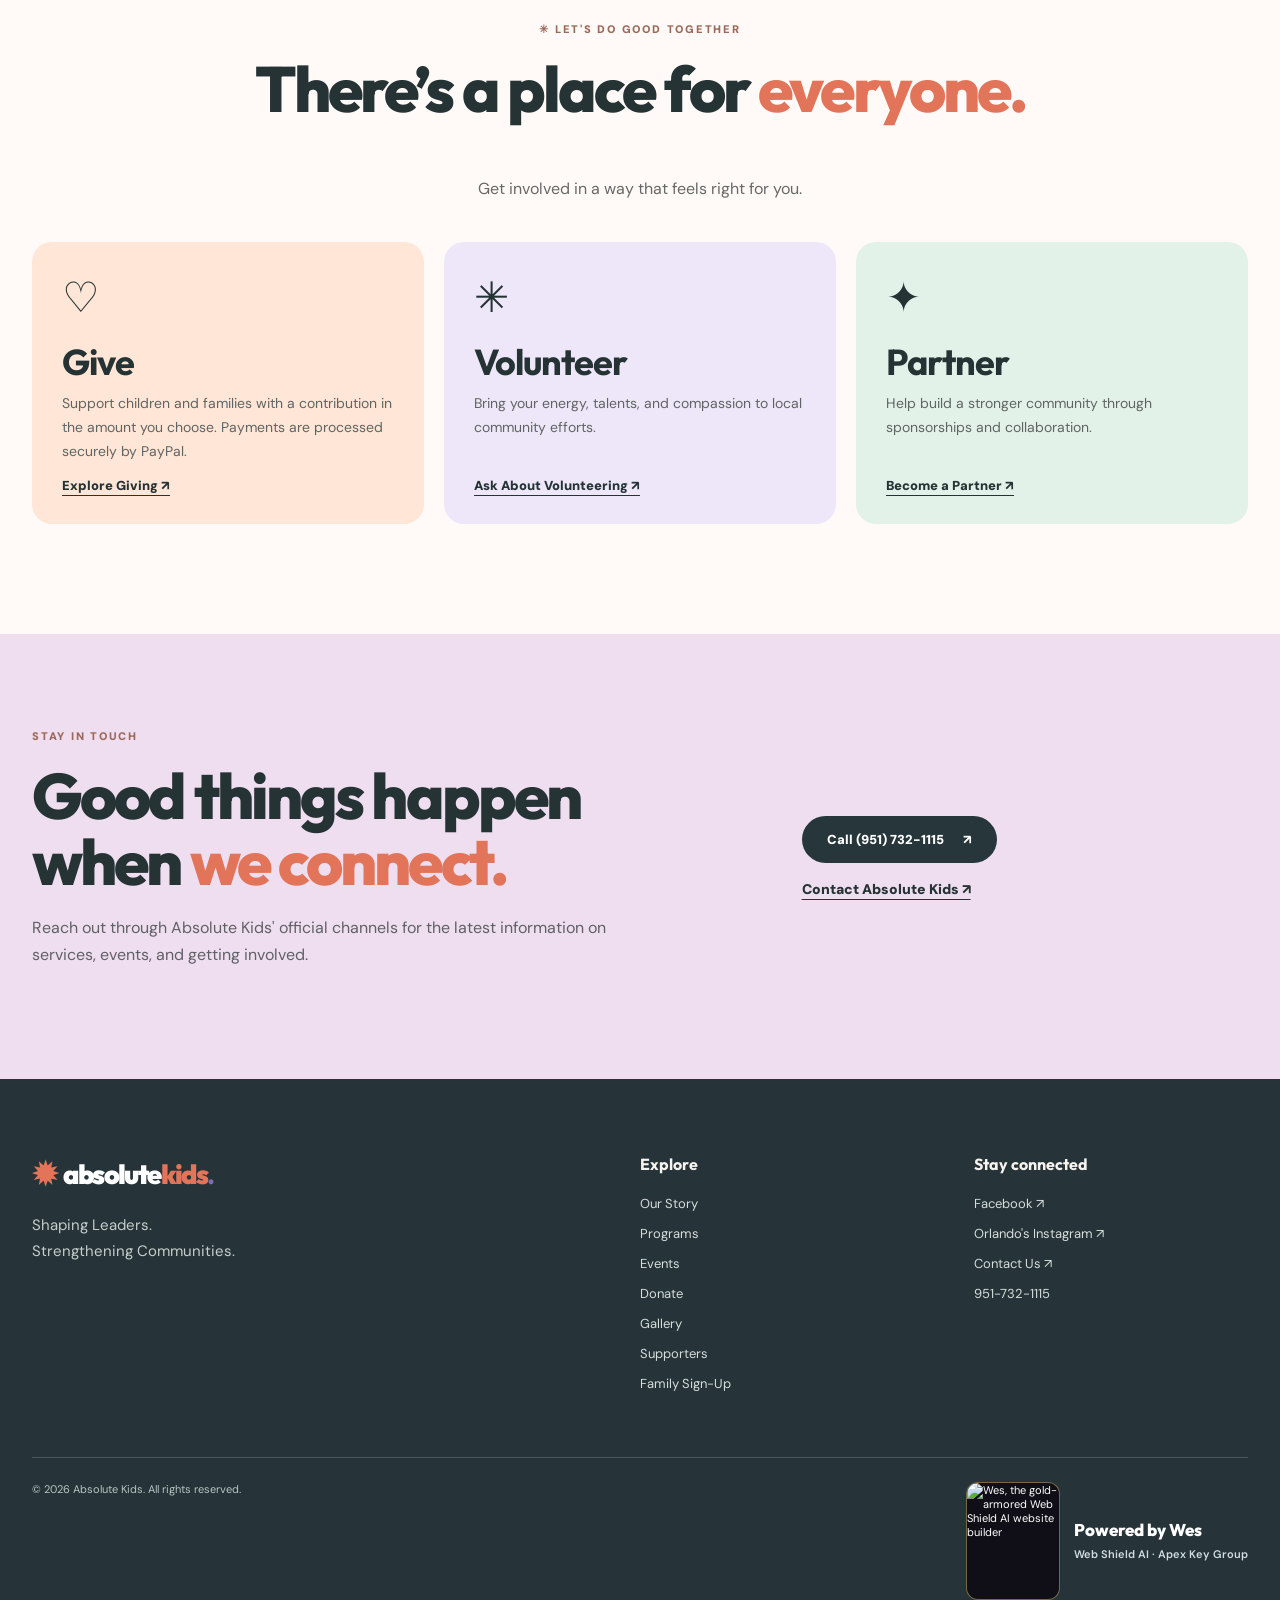
==== commit fa28af1c: "Add Orlando-approved PayPal donation checkout links to Absolute Kids homepage" ====
--- a/index.html
+++ b/index.html
@@ -32,7 +32,7 @@
    <div class="hero-copy"><div class="eyebrow"><span class="sunburst">✳</span> SHAPING LEADERS. STRENGTHENING COMMUNITIES.</div>
      <h1>A little kindness.<br><span class="underline-swoosh">A brighter</span> <em>future.</em></h1>
      <p class="hero-intro">Every child deserves encouragement, opportunity, and a community that believes in their potential. Together, we can create more of those moments.</p>
-     <div class="cta-line"><a href="#about" class="btn primary">Explore Our Mission <span aria-hidden="true">↗</span></a><a href="#christmas" class="text-link">See our holiday event <span aria-hidden="true">↗</span></a></div>
+     <div class="cta-line"><a href="#about" class="btn primary">Explore Our Mission <span aria-hidden="true">↗</span></a><a href="https://www.paypal.com/ncp/payment/58MAKRF5DAL5A" target="_blank" rel="noopener noreferrer" class="btn primary" aria-label="Donate to Absolute Kids through PayPal">Donate Now <span aria-hidden="true">♥</span></a><a href="#christmas" class="text-link">See our holiday event <span aria-hidden="true">↗</span></a></div>
      <div class="hero-footnote"><span class="circle-icon">♥</span> Real community. Meaningful connections. Brighter possibilities.</div>
    </div>
    <div class="hero-visual" aria-label="Designed photograph placement for happy families and children">
@@ -102,14 +102,14 @@
 </section>
 <section class="section impact-section">
  <div class="shell impact-layout">
-   <div><div class="eyebrow">✿ THE POWER OF SHOWING UP</div><h2>Great things grow from <em>generosity.</em></h2><p>Whether you share your time, contribute resources, or become a community partner, your support can help Absolute Kids expand opportunities for children and families.</p><a href="#connect" class="btn primary">Explore Ways to Help <span aria-hidden="true">↗</span></a></div>
+   <div><div class="eyebrow">✿ THE POWER OF SHOWING UP</div><h2>Great things grow from <em>generosity.</em></h2><p>Whether you share your time, contribute resources, or become a community partner, your support can help Absolute Kids expand opportunities for children and families.</p><a href="https://www.paypal.com/ncp/payment/58MAKRF5DAL5A" target="_blank" rel="noopener noreferrer" class="btn primary" aria-label="Donate now securely through PayPal">Donate Now <span aria-hidden="true">♥</span></a></div>
    <div class="impact-visual"><div class="impact-heart">♥</div><div class="impact-caption">A stronger community starts with us.</div><div class="impact-flower" aria-hidden="true">✽</div></div>
  </div>
 </section>
 <section class="section connect-section" id="connect">
  <div class="shell"><div class="center"><div class="eyebrow">✳ LET'S DO GOOD TOGETHER</div><h2>There’s a place for <em>everyone.</em></h2><p>Get involved in a way that feels right for you.</p></div>
  <div class="ways-grid">
-   <article class="way-card way-peach"><span class="way-icon" aria-hidden="true">♡</span><h3>Give</h3><p>Support children and families through the organization's approved donation channels.</p><a href="https://www.absolutekids.org/" target="_blank" rel="noopener noreferrer">Visit official site ↗</a></article>
+   <article class="way-card way-peach"><span class="way-icon" aria-hidden="true">♡</span><h3>Give</h3><p>Support children and families with a contribution in the amount you choose. Payments are processed securely by PayPal.</p><a href="https://www.paypal.com/ncp/payment/58MAKRF5DAL5A" target="_blank" rel="noopener noreferrer" aria-label="Donate to Absolute Kids using PayPal">Donate Now ↗</a></article>
    <article class="way-card way-purple"><span class="way-icon" aria-hidden="true">✳</span><h3>Volunteer</h3><p>Bring your energy, talents, and compassion to local community efforts.</p><a href="https://www.absolutekids.org/" target="_blank" rel="noopener noreferrer">Ask about volunteering ↗</a></article>
    <article class="way-card way-green"><span class="way-icon" aria-hidden="true">✦</span><h3>Partner</h3><p>Help build a stronger community through sponsorships and collaboration.</p><a href="https://www.absolutekids.org/" target="_blank" rel="noopener noreferrer">Connect with Absolute Kids ↗</a></article>
  </div></div>
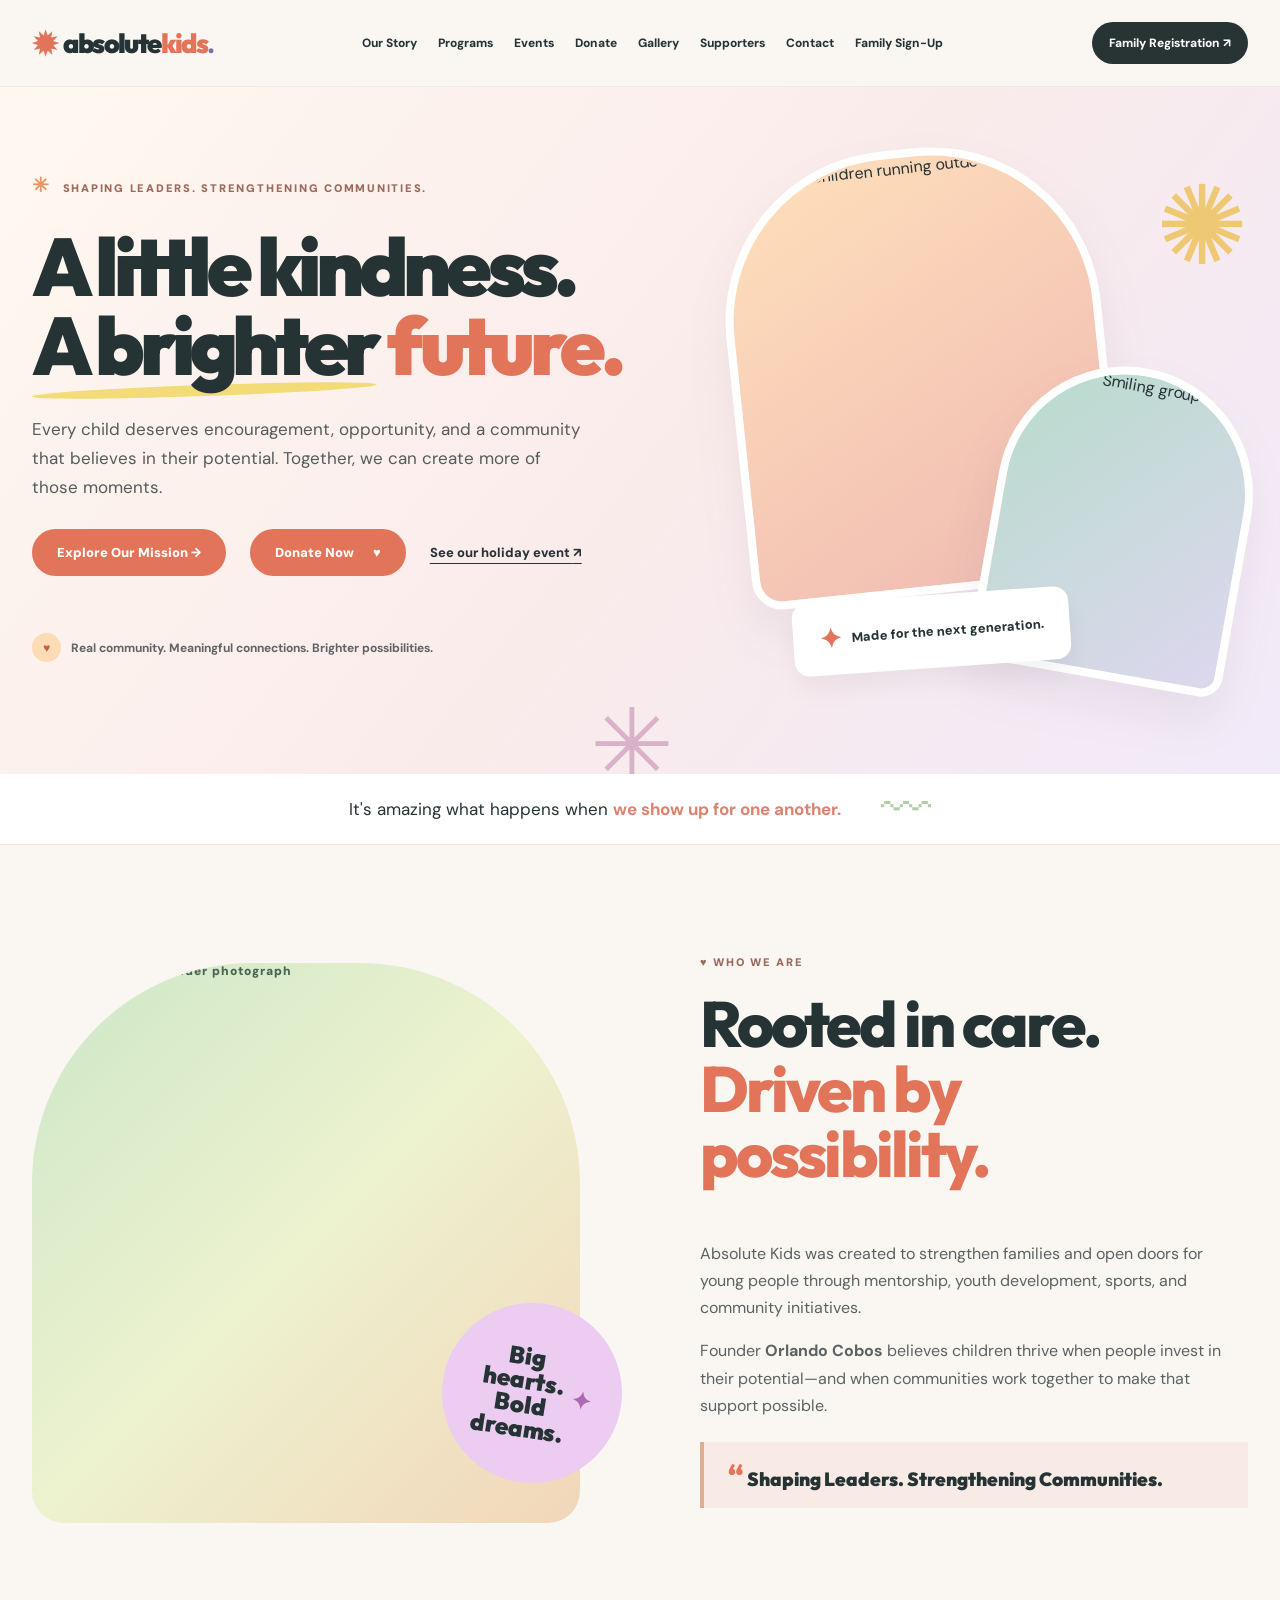
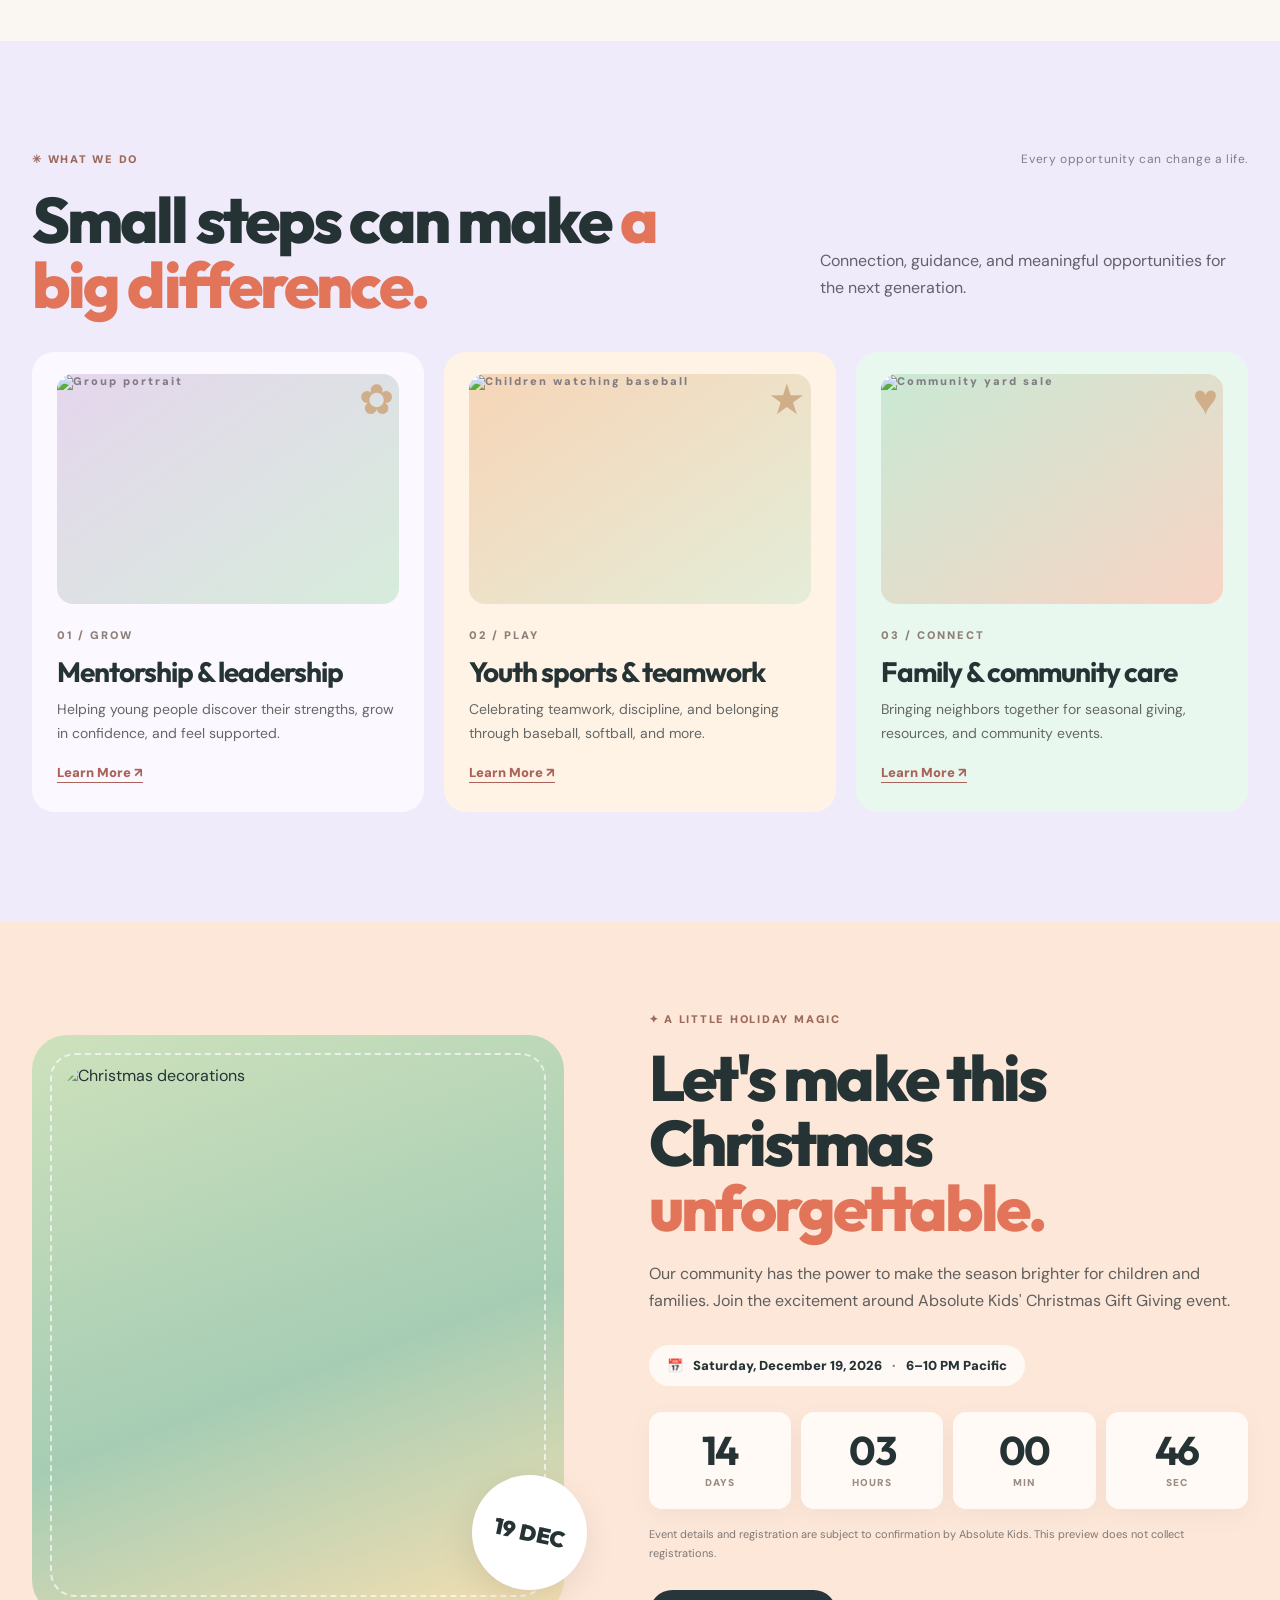
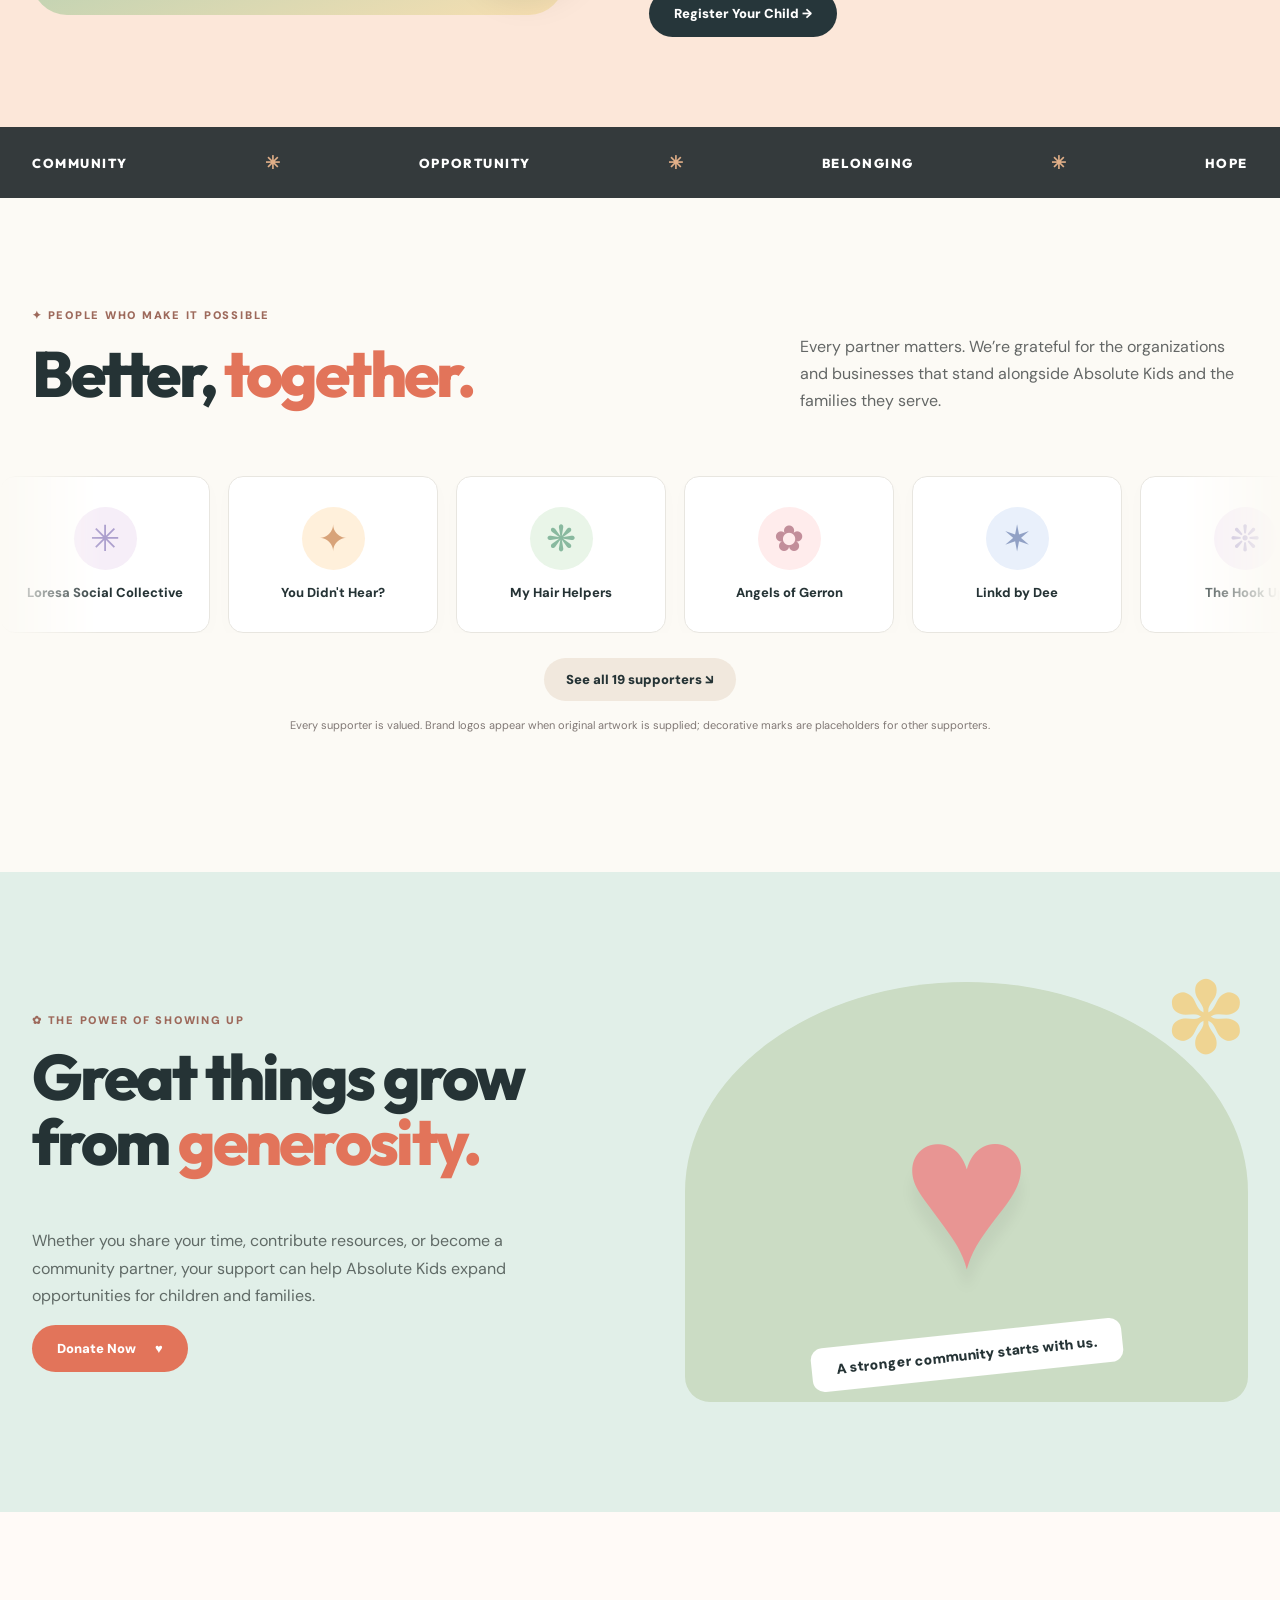
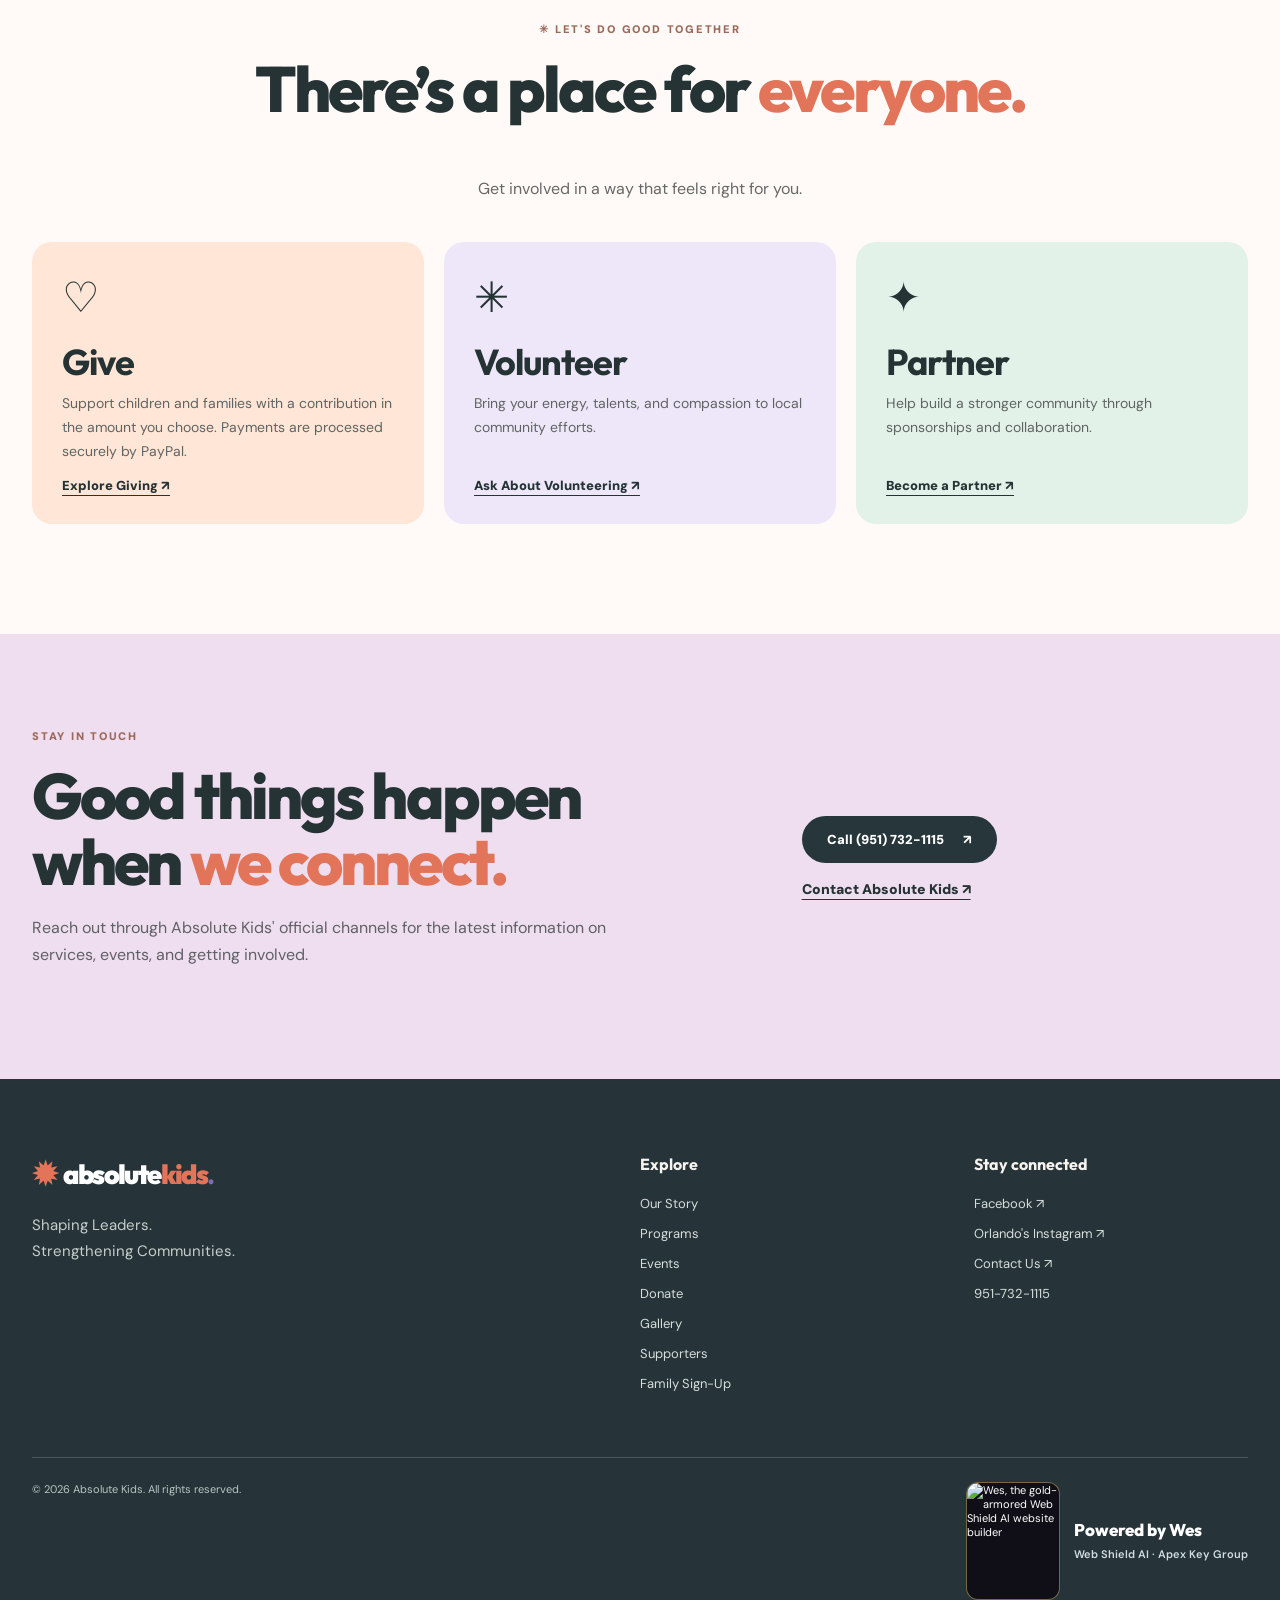
==== commit 7191f1bc: "Restore original Wix homepage imagery while preserving PayPal links" ====
--- a/index.html
+++ b/index.html
@@ -36,8 +36,8 @@
      <div class="hero-footnote"><span class="circle-icon">♥</span> Real community. Meaningful connections. Brighter possibilities.</div>
    </div>
    <div class="hero-visual" aria-label="Designed photograph placement for happy families and children">
-      <div class="photo-frame photo-a"><div class="photo-symbol" aria-hidden="true">🧡</div><span>PHOTO PLACEHOLDER</span><small>Families making memories</small></div>
-      <div class="photo-frame photo-b"><div class="photo-symbol" aria-hidden="true">🌻</div><span>PHOTO PLACEHOLDER</span><small>Children growing together</small></div>
+      <div class="photo-frame photo-a"><img src="https://static.wixstatic.com/media/11062b_c588dc4ea2bc47349982ad05cd07c317~mv2.jpg" alt="Children running outdoors" style="width:100%;height:100%;min-height:180px;object-fit:cover;display:block;border-radius:inherit" decoding="async"></div>
+      <div class="photo-frame photo-b"><img src="https://static.wixstatic.com/media/11062b_e6b367d76618484ab057805021fb82bf~mv2_d_2000_1335_s_2.jpg" alt="Smiling group" style="width:100%;height:100%;min-height:180px;object-fit:cover;display:block;border-radius:inherit" decoding="async"></div>
       <div class="hero-circle" aria-hidden="true">✺</div>
       <div class="hero-caption"><span class="caption-icon">✦</span><span>Made for the next generation.</span></div>
    </div>
@@ -48,7 +48,7 @@
 <section id="about" class="section about-section">
  <div class="shell story-grid">
    <div class="story-visual">
-     <div class="story-photo" aria-label="Planned founder or community photo"> <div class="placeholder-emblem" aria-hidden="true">✷</div><span>FOUNDER / COMMUNITY PHOTO</span></div>
+     <div class="story-photo"><img src="https://static.wixstatic.com/media/ed3a7d_f8992975645343c98402a80c54377532~mv2.jpg" alt="Orlando Cobos founder photograph" style="width:100%;height:100%;min-height:180px;object-fit:cover;display:block;border-radius:inherit" decoding="async"></div>
      <div class="story-badge">Big hearts.<br>Bold dreams.<span aria-hidden="true"> ✦</span></div>
    </div>
    <div class="story-copy">
@@ -66,16 +66,15 @@
    <div class="section-topline"><div class="eyebrow">✳ WHAT WE DO</div><span class="aside-note">Every opportunity can change a life.</span></div>
    <div class="programs-heading"><h2>Small steps can make <em>a big difference.</em></h2><p>Connection, guidance, and meaningful opportunities for the next generation.</p></div>
    <div class="program-grid">
-    <article class="program-card lavender"><div class="program-icon" aria-hidden="true">✿</div><div class="program-illustration" aria-label="Mentorship photo placeholder">MENTORSHIP IMAGE</div><div class="program-meta">01 / GROW</div><h3>Mentorship &amp; leadership</h3><p>Helping young people discover their strengths, grow in confidence, and feel supported.</p></article>
-    <article class="program-card peach"><div class="program-icon" aria-hidden="true">★</div><div class="program-illustration" aria-label="Youth baseball photo placeholder">YOUTH SPORTS IMAGE</div><div class="program-meta">02 / PLAY</div><h3>Youth sports &amp; teamwork</h3><p>Celebrating teamwork, discipline, and belonging through baseball, softball, and more.</p></article>
-    <article class="program-card mint"><div class="program-icon" aria-hidden="true">♥</div><div class="program-illustration" aria-label="Community support photo placeholder">COMMUNITY IMAGE</div><div class="program-meta">03 / CONNECT</div><h3>Family &amp; community care</h3><p>Bringing neighbors together for seasonal giving, resources, and community events.</p></article>
+    <article class="program-card lavender"><div class="program-icon" aria-hidden="true">✿</div><div class="program-illustration"><img src="https://static.wixstatic.com/media/11062b_e6b367d76618484ab057805021fb82bf~mv2_d_2000_1335_s_2.jpg" alt="Group portrait" style="width:100%;height:100%;min-height:180px;object-fit:cover;display:block;border-radius:inherit" decoding="async"></div><div class="program-meta">01 / GROW</div><h3>Mentorship &amp; leadership</h3><p>Helping young people discover their strengths, grow in confidence, and feel supported.</p></article>
+    <article class="program-card peach"><div class="program-icon" aria-hidden="true">★</div><div class="program-illustration"><img src="https://static.wixstatic.com/media/4d76a1580e660a0f93cbc774197e71c6.jpg" alt="Children watching baseball" style="width:100%;height:100%;min-height:180px;object-fit:cover;display:block;border-radius:inherit" decoding="async"></div><div class="program-meta">02 / PLAY</div><h3>Youth sports &amp; teamwork</h3><p>Celebrating teamwork, discipline, and belonging through baseball, softball, and more.</p></article>
+    <article class="program-card mint"><div class="program-icon" aria-hidden="true">♥</div><div class="program-illustration"><img src="https://static.wixstatic.com/media/11062b_150f97744b5e45e4b3ef20c69db3bd6e~mv2.jpg" alt="Community yard sale" style="width:100%;height:100%;min-height:180px;object-fit:cover;display:block;border-radius:inherit" decoding="async"></div><div class="program-meta">03 / CONNECT</div><h3>Family &amp; community care</h3><p>Bringing neighbors together for seasonal giving, resources, and community events.</p></article>
    </div>
  </div>
 </section>
 <section id="christmas" class="holiday-section">
  <div class="shell holiday-layout">
-   <div class="holiday-photo" aria-label="Christmas families opening gifts image placeholder">
-      <div class="holiday-photo-content"><span class="holiday-spark">✳</span><span class="holiday-art" aria-hidden="true">🎄</span><strong>Christmas joy starts here.</strong><small>Replace with original family holiday photograph</small></div>
+   <div class="holiday-photo"><img src="https://static.wixstatic.com/media/11062b_15e6f4e32f5e42aea5c9cc963d65a7e0~mv2.jpeg" alt="Christmas decorations" style="width:100%;height:100%;min-height:180px;object-fit:cover;display:block;border-radius:inherit" decoding="async">
       <span class="holiday-photo-corner">19 DEC</span>
    </div>
    <div class="holiday-copy"><div class="eyebrow">✦ A LITTLE HOLIDAY MAGIC</div><h2>Let's make this Christmas <em>unforgettable.</em></h2>
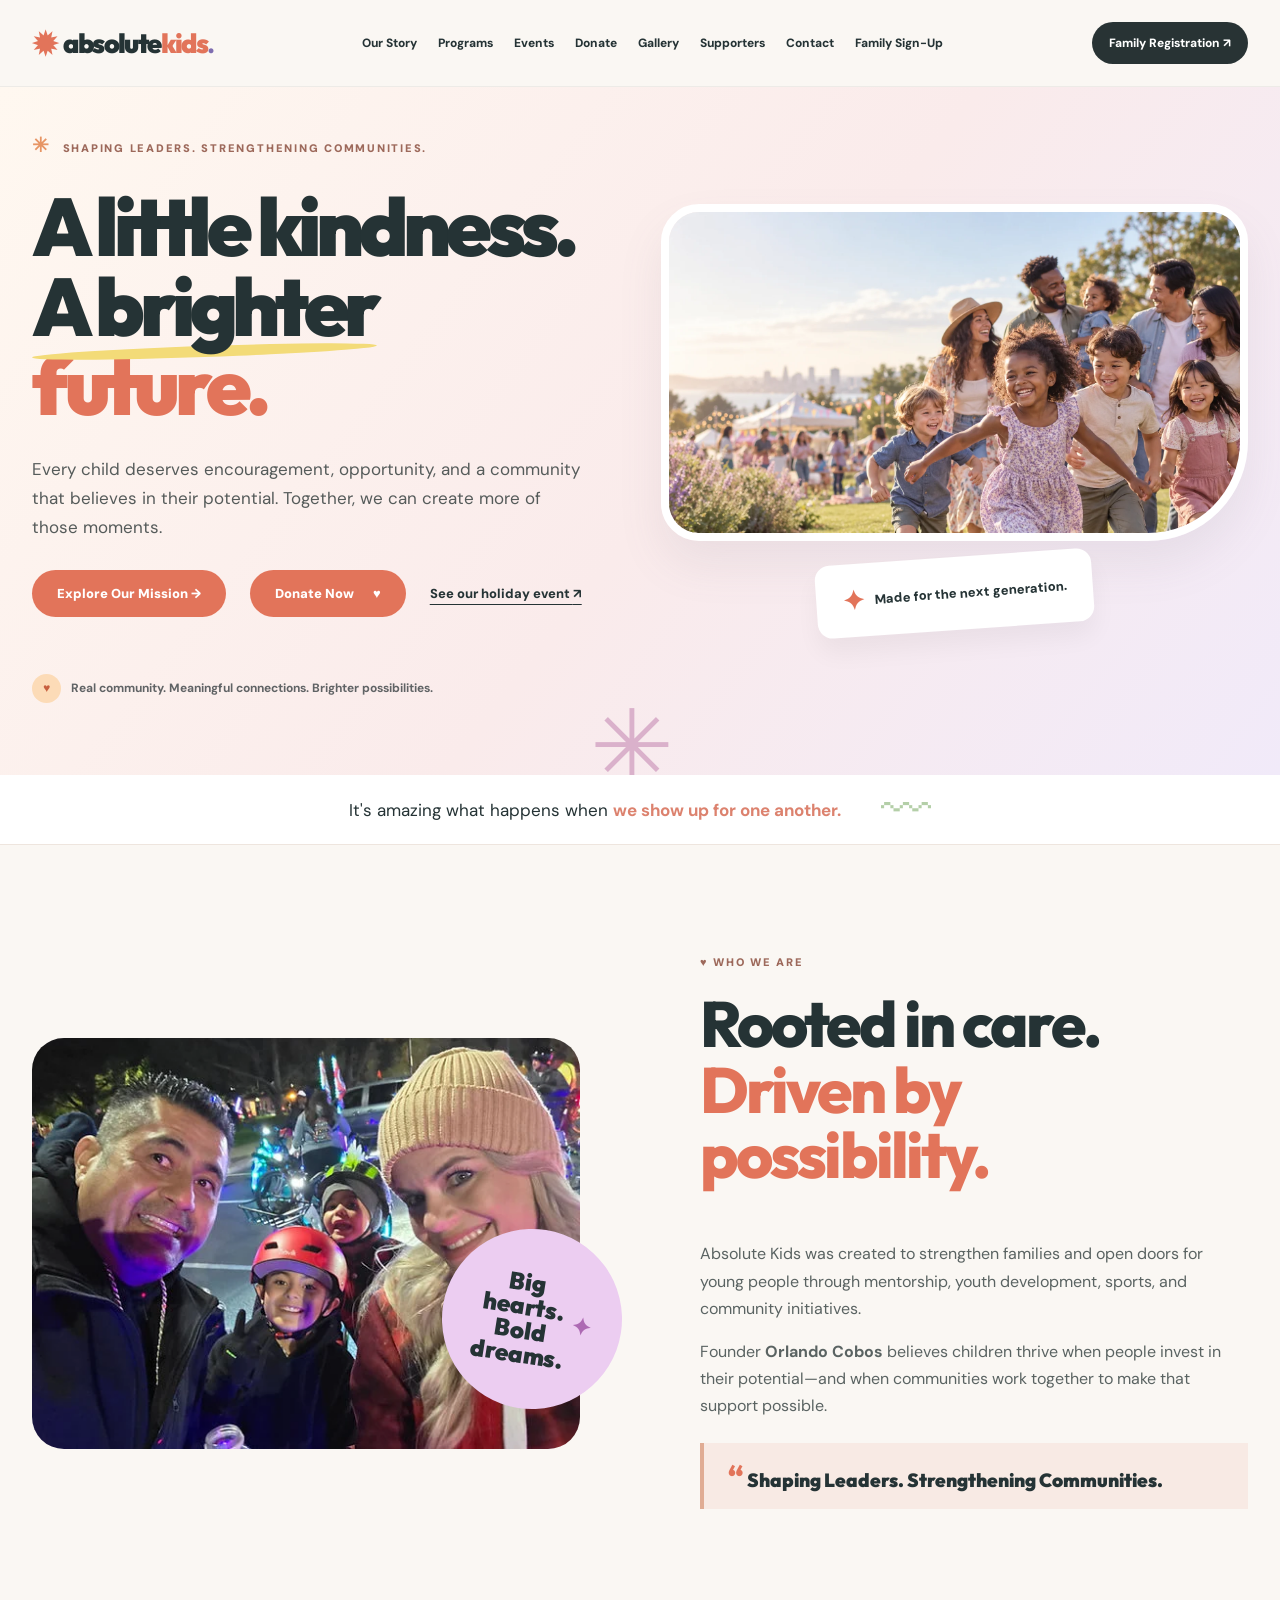
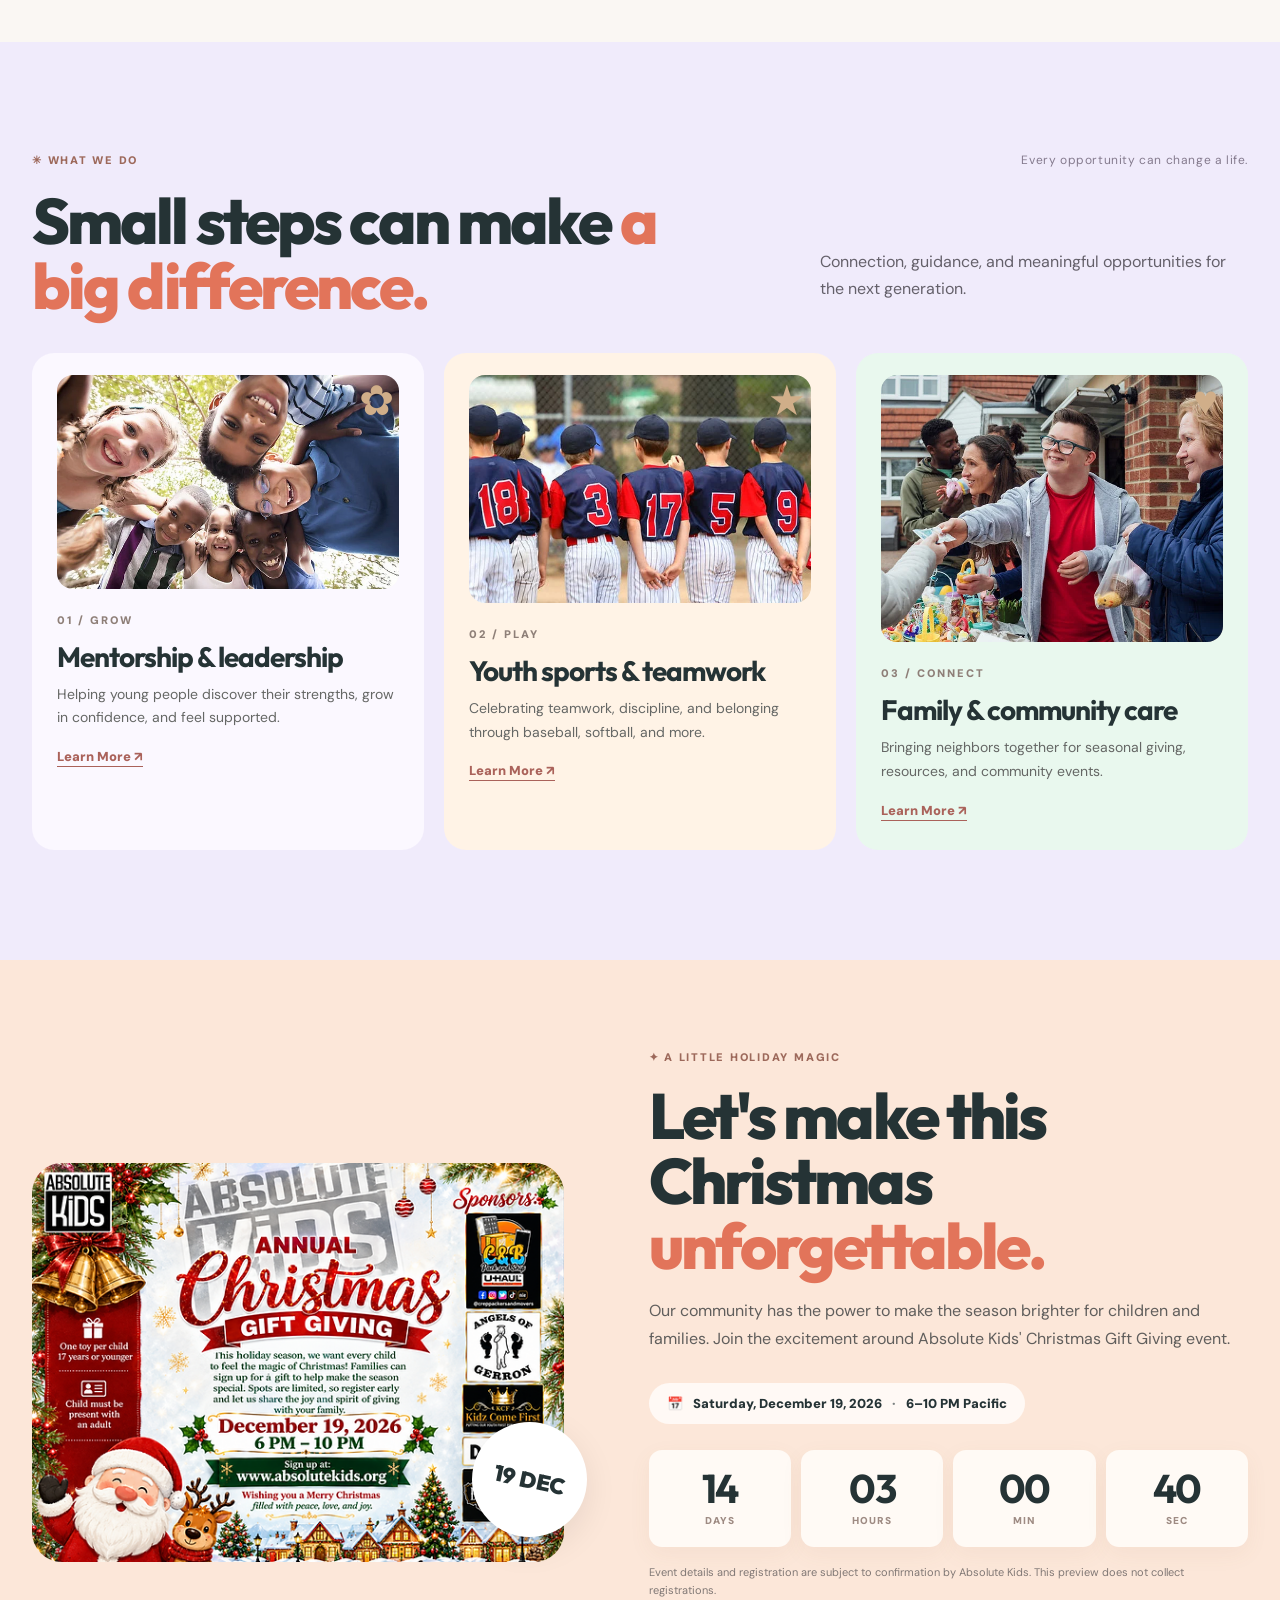
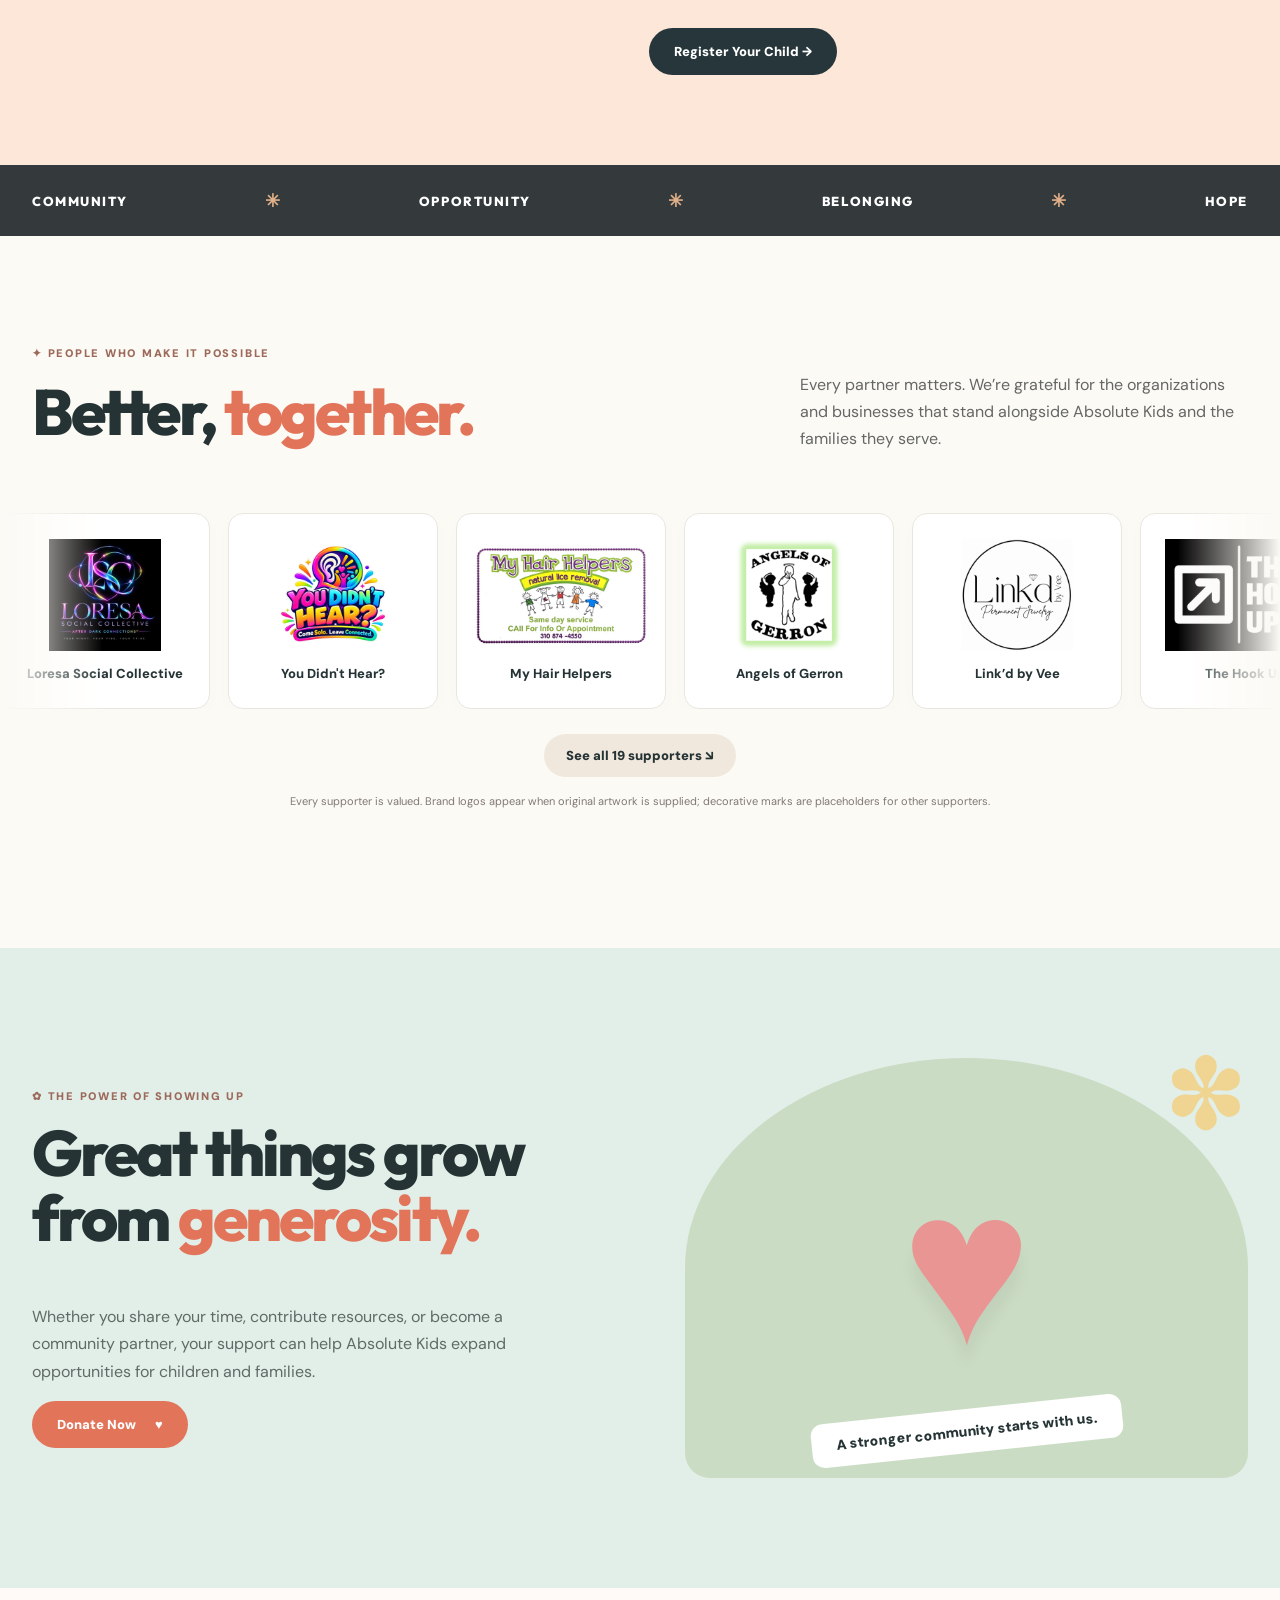
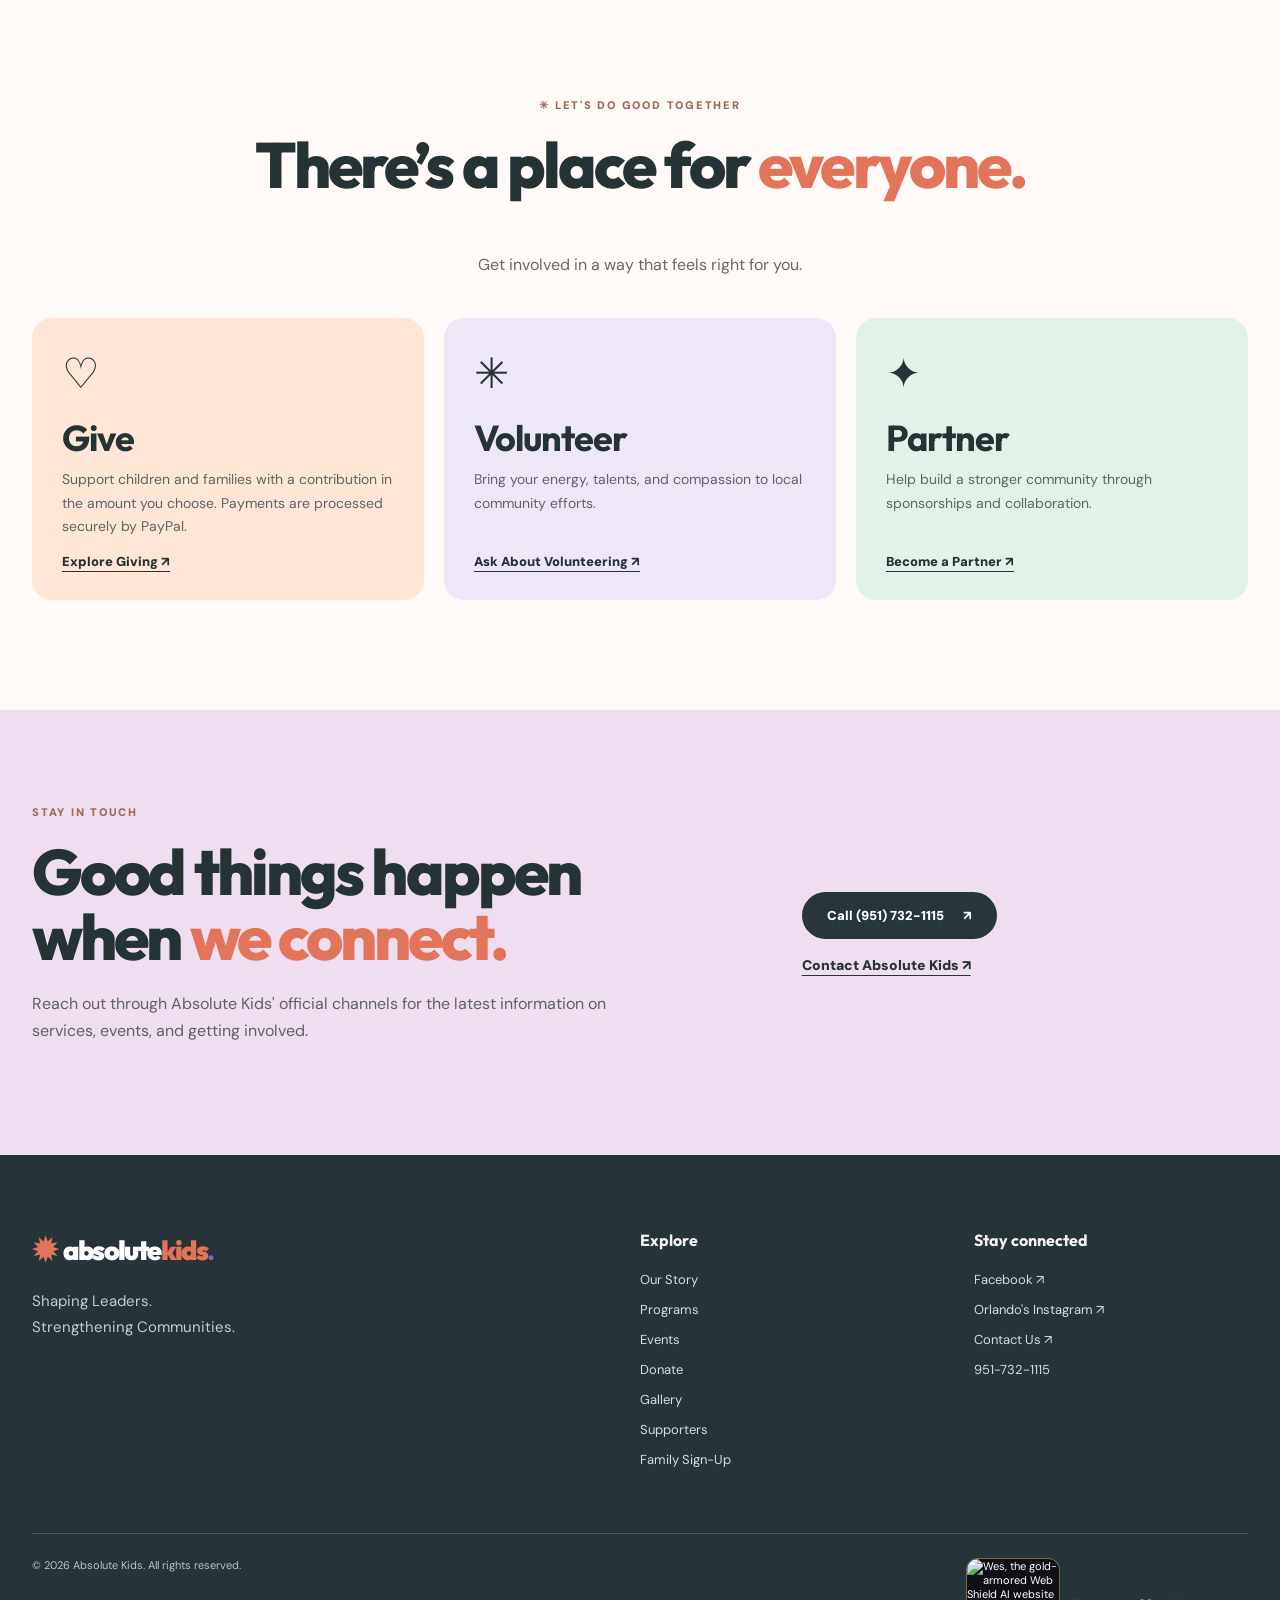
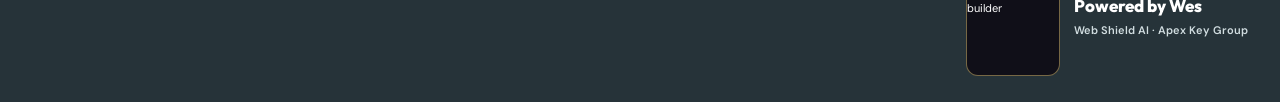
==== commit 48b7a467: "Restore original home page photos and sponsor artwork without changing donation or registration" ====
--- a/index.html
+++ b/index.html
@@ -11,6 +11,8 @@
 <link rel="preconnect" href="https://fonts.gstatic.com" crossorigin>
 <link href="https://fonts.googleapis.com/css2?family=DM+Sans:wght@400;500;600;700;800&family=Outfit:wght@400;500;600;700;800;900&display=swap" rel="stylesheet">
 <link rel="stylesheet" href="/styles.css">
+<link rel="stylesheet" href="/images.css">
+<link rel="stylesheet" href="/photo-restoration.css">
 <script src="/app.js" defer></script>
 <link rel="stylesheet" href="/sponsor-brand.css">
 </head>
@@ -35,12 +37,10 @@
      <div class="cta-line"><a href="#about" class="btn primary">Explore Our Mission <span aria-hidden="true">↗</span></a><a href="https://www.paypal.com/ncp/payment/58MAKRF5DAL5A" target="_blank" rel="noopener noreferrer" class="btn primary" aria-label="Donate to Absolute Kids through PayPal">Donate Now <span aria-hidden="true">♥</span></a><a href="#christmas" class="text-link">See our holiday event <span aria-hidden="true">↗</span></a></div>
      <div class="hero-footnote"><span class="circle-icon">♥</span> Real community. Meaningful connections. Brighter possibilities.</div>
    </div>
-   <div class="hero-visual" aria-label="Designed photograph placement for happy families and children">
-      <div class="photo-frame photo-a"><img src="https://static.wixstatic.com/media/11062b_c588dc4ea2bc47349982ad05cd07c317~mv2.jpg" alt="Children running outdoors" style="width:100%;height:100%;min-height:180px;object-fit:cover;display:block;border-radius:inherit" decoding="async"></div>
-      <div class="photo-frame photo-b"><img src="https://static.wixstatic.com/media/11062b_e6b367d76618484ab057805021fb82bf~mv2_d_2000_1335_s_2.jpg" alt="Smiling group" style="width:100%;height:100%;min-height:180px;object-fit:cover;display:block;border-radius:inherit" decoding="async"></div>
-      <div class="hero-circle" aria-hidden="true">✺</div>
-      <div class="hero-caption"><span class="caption-icon">✦</span><span>Made for the next generation.</span></div>
-   </div>
+   <figure class="hero-visual">
+      <img src="/images/community-families-hero.webp" alt="Families and children enjoying an outdoor community festival" width="1672" height="941" loading="eager" fetchpriority="high" decoding="async">
+      <figcaption class="hero-caption"><span class="caption-icon">✦</span><span>Made for the next generation.</span></figcaption>
+   </figure>
  </div>
  <div class="hero-bottom-doodle" aria-hidden="true">✳</div>
 </section>
@@ -48,7 +48,7 @@
 <section id="about" class="section about-section">
  <div class="shell story-grid">
    <div class="story-visual">
-     <div class="story-photo"><img src="https://static.wixstatic.com/media/ed3a7d_f8992975645343c98402a80c54377532~mv2.jpg" alt="Orlando Cobos founder photograph" style="width:100%;height:100%;min-height:180px;object-fit:cover;display:block;border-radius:inherit" decoding="async"></div>
+     <div class="story-photo"><img src="/images/founder-story-photo.webp" alt="Family and children at a nighttime community gathering" width="560" height="420" loading="lazy" decoding="async"></div>
      <div class="story-badge">Big hearts.<br>Bold dreams.<span aria-hidden="true"> ✦</span></div>
    </div>
    <div class="story-copy">
@@ -66,15 +66,15 @@
    <div class="section-topline"><div class="eyebrow">✳ WHAT WE DO</div><span class="aside-note">Every opportunity can change a life.</span></div>
    <div class="programs-heading"><h2>Small steps can make <em>a big difference.</em></h2><p>Connection, guidance, and meaningful opportunities for the next generation.</p></div>
    <div class="program-grid">
-    <article class="program-card lavender"><div class="program-icon" aria-hidden="true">✿</div><div class="program-illustration"><img src="https://static.wixstatic.com/media/11062b_e6b367d76618484ab057805021fb82bf~mv2_d_2000_1335_s_2.jpg" alt="Group portrait" style="width:100%;height:100%;min-height:180px;object-fit:cover;display:block;border-radius:inherit" decoding="async"></div><div class="program-meta">01 / GROW</div><h3>Mentorship &amp; leadership</h3><p>Helping young people discover their strengths, grow in confidence, and feel supported.</p></article>
-    <article class="program-card peach"><div class="program-icon" aria-hidden="true">★</div><div class="program-illustration"><img src="https://static.wixstatic.com/media/4d76a1580e660a0f93cbc774197e71c6.jpg" alt="Children watching baseball" style="width:100%;height:100%;min-height:180px;object-fit:cover;display:block;border-radius:inherit" decoding="async"></div><div class="program-meta">02 / PLAY</div><h3>Youth sports &amp; teamwork</h3><p>Celebrating teamwork, discipline, and belonging through baseball, softball, and more.</p></article>
-    <article class="program-card mint"><div class="program-icon" aria-hidden="true">♥</div><div class="program-illustration"><img src="https://static.wixstatic.com/media/11062b_150f97744b5e45e4b3ef20c69db3bd6e~mv2.jpg" alt="Community yard sale" style="width:100%;height:100%;min-height:180px;object-fit:cover;display:block;border-radius:inherit" decoding="async"></div><div class="program-meta">03 / CONNECT</div><h3>Family &amp; community care</h3><p>Bringing neighbors together for seasonal giving, resources, and community events.</p></article>
+    <article class="program-card lavender"><div class="program-icon" aria-hidden="true">✿</div><div class="program-illustration"><img src="/images/children-community-circle.webp" alt="Group of smiling children gathered outdoors" width="640" height="400" loading="lazy" decoding="async"></div><div class="program-meta">01 / GROW</div><h3>Mentorship &amp; leadership</h3><p>Helping young people discover their strengths, grow in confidence, and feel supported.</p></article>
+    <article class="program-card peach"><div class="program-icon" aria-hidden="true">★</div><div class="program-illustration"><img src="/images/baseball-team.webp" alt="Young baseball players in uniforms standing near the field" width="480" height="320" loading="lazy" decoding="async"></div><div class="program-meta">02 / PLAY</div><h3>Youth sports &amp; teamwork</h3><p>Celebrating teamwork, discipline, and belonging through baseball, softball, and more.</p></article>
+    <article class="program-card mint"><div class="program-icon" aria-hidden="true">♥</div><div class="program-illustration"><img src="/images/community-outreach.webp" alt="People sharing supplies at a neighborhood gathering" width="640" height="500" loading="lazy" decoding="async"></div><div class="program-meta">03 / CONNECT</div><h3>Family &amp; community care</h3><p>Bringing neighbors together for seasonal giving, resources, and community events.</p></article>
    </div>
  </div>
 </section>
 <section id="christmas" class="holiday-section">
  <div class="shell holiday-layout">
-   <div class="holiday-photo"><img src="https://static.wixstatic.com/media/11062b_15e6f4e32f5e42aea5c9cc963d65a7e0~mv2.jpeg" alt="Christmas decorations" style="width:100%;height:100%;min-height:180px;object-fit:cover;display:block;border-radius:inherit" decoding="async">
+   <div class="holiday-photo"><img src="/images/christmas-gift-giving-2026-flyer.png" alt="Christmas Gift Giving event flyer: December 19, 2026, 6 PM to 10 PM" width="560" height="420" loading="lazy" decoding="async">
       <span class="holiday-photo-corner">19 DEC</span>
    </div>
    <div class="holiday-copy"><div class="eyebrow">✦ A LITTLE HOLIDAY MAGIC</div><h2>Let's make this Christmas <em>unforgettable.</em></h2>
@@ -92,10 +92,10 @@
    <div class="sponsor-header"><div><div class="eyebrow">✦ PEOPLE WHO MAKE IT POSSIBLE</div><h2>Better, <em>together.</em></h2></div><p>Every partner matters. We’re grateful for the organizations and businesses that stand alongside Absolute Kids and the families they serve.</p></div>
  </div>
  <div class="sponsor-carousel" aria-label="Rotating community sponsors">
-   <div class="sponsor-track" role="list"><div class="sponsor-card" role="listitem"><div class="sponsor-monogram" aria-hidden="true">✳</div><span>Loresa Social Collective</span></div><div class="sponsor-card" role="listitem"><div class="sponsor-monogram" aria-hidden="true">✦</div><span>You Didn't Hear?</span></div><div class="sponsor-card" role="listitem"><div class="sponsor-monogram" aria-hidden="true">❋</div><span>My Hair Helpers</span></div><div class="sponsor-card" role="listitem"><div class="sponsor-monogram" aria-hidden="true">✿</div><span>Angels of Gerron</span></div><div class="sponsor-card" role="listitem"><div class="sponsor-monogram" aria-hidden="true">✶</div><span>Linkd by Dee</span></div><div class="sponsor-card" role="listitem"><div class="sponsor-monogram" aria-hidden="true">❊</div><span>The Hook Up</span></div><div class="sponsor-card" role="listitem"><div class="sponsor-monogram" aria-hidden="true">✳</div><span>Good Fluffin' Grooming</span></div><div class="sponsor-card" role="listitem"><div class="sponsor-monogram" aria-hidden="true">✦</div><span>Barbershop Masterpiece</span></div><div class="sponsor-card" role="listitem"><div class="sponsor-monogram" aria-hidden="true">❋</div><span>United States Marine Corps</span></div><div class="sponsor-card" role="listitem"><div class="sponsor-monogram" aria-hidden="true">✿</div><span>D-Dizzle</span></div><div class="sponsor-card" role="listitem"><div class="sponsor-monogram" aria-hidden="true">✶</div><span>Angel Baby Oldies</span></div><div class="sponsor-card" role="listitem"><div class="sponsor-monogram" aria-hidden="true">❊</div><span>C&amp;B Pack and Ship</span></div><div class="sponsor-card" role="listitem"><div class="sponsor-monogram" aria-hidden="true">✳</div><span>Prison City Roller Derby</span></div><div class="sponsor-card" role="listitem"><div class="sponsor-monogram" aria-hidden="true">✦</div><span>What's Up Inland Empire</span></div><div class="sponsor-card" role="listitem"><div class="sponsor-monogram" aria-hidden="true">❋</div><span>FAFO Fabrications</span></div><div class="sponsor-card" role="listitem"><div class="sponsor-monogram" aria-hidden="true">✿</div><span>Kidz Come First</span></div><div class="sponsor-card" role="listitem"><div class="sponsor-monogram" aria-hidden="true">✶</div><span>Costco</span></div><div class="sponsor-card" role="listitem"><div class="sponsor-monogram" aria-hidden="true">❊</div><span>All Aboard W&amp;H Party Rentals</span></div><div class="sponsor-card sponsor-card-apex" role="listitem"><a class="apex-sponsor-link" href="https://apexkeygroup.com/" target="_blank" rel="noopener noreferrer" aria-label="Apex Key Group LLC, website development sponsor (opens in new tab)"><img src="https://apexkeygroup.com/images/apex-emblem-v2.webp" alt="Apex Key Group neon triangular key logo" width="70" height="70" loading="lazy" decoding="async"><span>Apex Key Group LLC</span><small>Website Sponsor</small></a></div><div class="sponsor-card" role="listitem"><div class="sponsor-monogram" aria-hidden="true">✳</div><span>Loresa Social Collective</span></div><div class="sponsor-card" role="listitem"><div class="sponsor-monogram" aria-hidden="true">✦</div><span>You Didn't Hear?</span></div><div class="sponsor-card" role="listitem"><div class="sponsor-monogram" aria-hidden="true">❋</div><span>My Hair Helpers</span></div><div class="sponsor-card" role="listitem"><div class="sponsor-monogram" aria-hidden="true">✿</div><span>Angels of Gerron</span></div><div class="sponsor-card" role="listitem"><div class="sponsor-monogram" aria-hidden="true">✶</div><span>Linkd by Dee</span></div><div class="sponsor-card" role="listitem"><div class="sponsor-monogram" aria-hidden="true">❊</div><span>The Hook Up</span></div><div class="sponsor-card" role="listitem"><div class="sponsor-monogram" aria-hidden="true">✳</div><span>Good Fluffin' Grooming</span></div><div class="sponsor-card" role="listitem"><div class="sponsor-monogram" aria-hidden="true">✦</div><span>Barbershop Masterpiece</span></div><div class="sponsor-card" role="listitem"><div class="sponsor-monogram" aria-hidden="true">❋</div><span>United States Marine Corps</span></div><div class="sponsor-card" role="listitem"><div class="sponsor-monogram" aria-hidden="true">✿</div><span>D-Dizzle</span></div><div class="sponsor-card" role="listitem"><div class="sponsor-monogram" aria-hidden="true">✶</div><span>Angel Baby Oldies</span></div><div class="sponsor-card" role="listitem"><div class="sponsor-monogram" aria-hidden="true">❊</div><span>C&amp;B Pack and Ship</span></div><div class="sponsor-card" role="listitem"><div class="sponsor-monogram" aria-hidden="true">✳</div><span>Prison City Roller Derby</span></div><div class="sponsor-card" role="listitem"><div class="sponsor-monogram" aria-hidden="true">✦</div><span>What's Up Inland Empire</span></div><div class="sponsor-card" role="listitem"><div class="sponsor-monogram" aria-hidden="true">❋</div><span>FAFO Fabrications</span></div><div class="sponsor-card" role="listitem"><div class="sponsor-monogram" aria-hidden="true">✿</div><span>Kidz Come First</span></div><div class="sponsor-card" role="listitem"><div class="sponsor-monogram" aria-hidden="true">✶</div><span>Costco</span></div><div class="sponsor-card" role="listitem"><div class="sponsor-monogram" aria-hidden="true">❊</div><span>All Aboard W&amp;H Party Rentals</span></div><div class="sponsor-card sponsor-card-apex" role="listitem"><a class="apex-sponsor-link" href="https://apexkeygroup.com/" target="_blank" rel="noopener noreferrer" aria-label="Apex Key Group LLC, website development sponsor (opens in new tab)"><img src="https://apexkeygroup.com/images/apex-emblem-v2.webp" alt="Apex Key Group neon triangular key logo" width="70" height="70" loading="lazy" decoding="async"><span>Apex Key Group LLC</span><small>Website Sponsor</small></a></div></div>
+   <div class="sponsor-track" role="list"><div class="sponsor-card" role="listitem"><img class="restored-sponsor-logo" src="/images/sponsor-loresa-social-collective.jpg" alt="Loresa Social Collective logo" width="180" height="112" loading="lazy" decoding="async"><span>Loresa Social Collective</span></div><div class="sponsor-card" role="listitem"><img class="restored-sponsor-logo" src="/images/sponsor-you-didnt-hear.jpg" alt="You Didn&#x27;t Hear? logo" width="180" height="112" loading="lazy" decoding="async"><span>You Didn't Hear?</span></div><div class="sponsor-card" role="listitem"><img class="restored-sponsor-logo" src="/images/sponsor-my-hair-helpers.jpeg" alt="My Hair Helpers logo" width="180" height="112" loading="lazy" decoding="async"><span>My Hair Helpers</span></div><div class="sponsor-card" role="listitem"><img class="restored-sponsor-logo" src="/images/sponsor-angels-of-gerron.png" alt="Angels of Gerron logo" width="180" height="112" loading="lazy" decoding="async"><span>Angels of Gerron</span></div><div class="sponsor-card" role="listitem"><img class="restored-sponsor-logo" src="/images/sponsor-linkd-by-dee.png" alt="Link’d by Vee permanent jewelry logo" width="180" height="112" loading="lazy" decoding="async"><span>Link’d by Vee</span></div><div class="sponsor-card" role="listitem"><img class="restored-sponsor-logo" src="/images/sponsor-the-hook-up.jpg" alt="The Hook Up logo" width="180" height="112" loading="lazy" decoding="async"><span>The Hook Up</span></div><div class="sponsor-card" role="listitem"><img class="restored-sponsor-logo" src="/images/sponsor-good-fluffin-grooming.jpeg" alt="Good Fluffin&#x27; Grooming logo" width="180" height="112" loading="lazy" decoding="async"><span>Good Fluffin' Grooming</span></div><div class="sponsor-card" role="listitem"><img class="restored-sponsor-logo" src="/images/sponsor-barbershop-masterpiece.png" alt="Barbershop Masterpiece logo" width="180" height="112" loading="lazy" decoding="async"><span>Barbershop Masterpiece</span></div><div class="sponsor-card" role="listitem"><img class="restored-sponsor-logo" src="/images/sponsor-us-marine-corps.jpg" alt="United States Marine Corps logo" width="180" height="112" loading="lazy" decoding="async"><span>United States Marine Corps</span></div><div class="sponsor-card" role="listitem"><img class="restored-sponsor-logo" src="/images/sponsor-d-dizzle.png" alt="D-Dizzle logo" width="180" height="112" loading="lazy" decoding="async"><span>D-Dizzle</span></div><div class="sponsor-card" role="listitem"><img class="restored-sponsor-logo" src="/images/sponsor-angel-baby-oldies.jpg" alt="Angel Baby Oldies logo" width="180" height="112" loading="lazy" decoding="async"><span>Angel Baby Oldies</span></div><div class="sponsor-card" role="listitem"><img class="restored-sponsor-logo" src="/images/sponsor-cb-pack-and-ship.jpg" alt="C&amp;B Pack and Ship logo" width="180" height="112" loading="lazy" decoding="async"><span>C&amp;B Pack and Ship</span></div><div class="sponsor-card" role="listitem"><img class="restored-sponsor-logo" src="/images/sponsor-prison-city-roller-derby.png" alt="Prison City Roller Derby logo" width="180" height="112" loading="lazy" decoding="async"><span>Prison City Roller Derby</span></div><div class="sponsor-card" role="listitem"><img class="restored-sponsor-logo" src="/images/sponsor-whats-up-inland-empire.jpg" alt="What&#x27;s Up Inland Empire logo" width="180" height="112" loading="lazy" decoding="async"><span>What's Up Inland Empire</span></div><div class="sponsor-card" role="listitem"><img class="restored-sponsor-logo" src="/images/sponsor-fafo-fabrications.jpg" alt="FAFO Fabrications logo" width="180" height="112" loading="lazy" decoding="async"><span>FAFO Fabrications</span></div><div class="sponsor-card" role="listitem"><img class="restored-sponsor-logo" src="/images/sponsor-kidz-come-first.jpg" alt="Kidz Come First logo" width="180" height="112" loading="lazy" decoding="async"><span>Kidz Come First</span></div><div class="sponsor-card" role="listitem"><div class="sponsor-monogram" aria-hidden="true">✶</div><span>Costco</span></div><div class="sponsor-card" role="listitem"><div class="sponsor-monogram" aria-hidden="true">❊</div><span>All Aboard W&amp;H Party Rentals</span></div><div class="sponsor-card sponsor-card-apex" role="listitem"><a class="apex-sponsor-link" href="https://apexkeygroup.com/" target="_blank" rel="noopener noreferrer" aria-label="Apex Key Group LLC, website development sponsor (opens in new tab)"><img src="https://apexkeygroup.com/images/apex-emblem-v2.webp" alt="Apex Key Group neon triangular key logo" width="70" height="70" loading="lazy" decoding="async"><span>Apex Key Group LLC</span><small>Website Sponsor</small></a></div><div class="sponsor-card" role="listitem"><img class="restored-sponsor-logo" src="/images/sponsor-loresa-social-collective.jpg" alt="Loresa Social Collective logo" width="180" height="112" loading="lazy" decoding="async"><span>Loresa Social Collective</span></div><div class="sponsor-card" role="listitem"><img class="restored-sponsor-logo" src="/images/sponsor-you-didnt-hear.jpg" alt="You Didn&#x27;t Hear? logo" width="180" height="112" loading="lazy" decoding="async"><span>You Didn't Hear?</span></div><div class="sponsor-card" role="listitem"><img class="restored-sponsor-logo" src="/images/sponsor-my-hair-helpers.jpeg" alt="My Hair Helpers logo" width="180" height="112" loading="lazy" decoding="async"><span>My Hair Helpers</span></div><div class="sponsor-card" role="listitem"><img class="restored-sponsor-logo" src="/images/sponsor-angels-of-gerron.png" alt="Angels of Gerron logo" width="180" height="112" loading="lazy" decoding="async"><span>Angels of Gerron</span></div><div class="sponsor-card" role="listitem"><img class="restored-sponsor-logo" src="/images/sponsor-linkd-by-dee.png" alt="Link’d by Vee permanent jewelry logo" width="180" height="112" loading="lazy" decoding="async"><span>Link’d by Vee</span></div><div class="sponsor-card" role="listitem"><img class="restored-sponsor-logo" src="/images/sponsor-the-hook-up.jpg" alt="The Hook Up logo" width="180" height="112" loading="lazy" decoding="async"><span>The Hook Up</span></div><div class="sponsor-card" role="listitem"><img class="restored-sponsor-logo" src="/images/sponsor-good-fluffin-grooming.jpeg" alt="Good Fluffin&#x27; Grooming logo" width="180" height="112" loading="lazy" decoding="async"><span>Good Fluffin' Grooming</span></div><div class="sponsor-card" role="listitem"><img class="restored-sponsor-logo" src="/images/sponsor-barbershop-masterpiece.png" alt="Barbershop Masterpiece logo" width="180" height="112" loading="lazy" decoding="async"><span>Barbershop Masterpiece</span></div><div class="sponsor-card" role="listitem"><img class="restored-sponsor-logo" src="/images/sponsor-us-marine-corps.jpg" alt="United States Marine Corps logo" width="180" height="112" loading="lazy" decoding="async"><span>United States Marine Corps</span></div><div class="sponsor-card" role="listitem"><img class="restored-sponsor-logo" src="/images/sponsor-d-dizzle.png" alt="D-Dizzle logo" width="180" height="112" loading="lazy" decoding="async"><span>D-Dizzle</span></div><div class="sponsor-card" role="listitem"><img class="restored-sponsor-logo" src="/images/sponsor-angel-baby-oldies.jpg" alt="Angel Baby Oldies logo" width="180" height="112" loading="lazy" decoding="async"><span>Angel Baby Oldies</span></div><div class="sponsor-card" role="listitem"><img class="restored-sponsor-logo" src="/images/sponsor-cb-pack-and-ship.jpg" alt="C&amp;B Pack and Ship logo" width="180" height="112" loading="lazy" decoding="async"><span>C&amp;B Pack and Ship</span></div><div class="sponsor-card" role="listitem"><img class="restored-sponsor-logo" src="/images/sponsor-prison-city-roller-derby.png" alt="Prison City Roller Derby logo" width="180" height="112" loading="lazy" decoding="async"><span>Prison City Roller Derby</span></div><div class="sponsor-card" role="listitem"><img class="restored-sponsor-logo" src="/images/sponsor-whats-up-inland-empire.jpg" alt="What&#x27;s Up Inland Empire logo" width="180" height="112" loading="lazy" decoding="async"><span>What's Up Inland Empire</span></div><div class="sponsor-card" role="listitem"><img class="restored-sponsor-logo" src="/images/sponsor-fafo-fabrications.jpg" alt="FAFO Fabrications logo" width="180" height="112" loading="lazy" decoding="async"><span>FAFO Fabrications</span></div><div class="sponsor-card" role="listitem"><img class="restored-sponsor-logo" src="/images/sponsor-kidz-come-first.jpg" alt="Kidz Come First logo" width="180" height="112" loading="lazy" decoding="async"><span>Kidz Come First</span></div><div class="sponsor-card" role="listitem"><div class="sponsor-monogram" aria-hidden="true">✶</div><span>Costco</span></div><div class="sponsor-card" role="listitem"><div class="sponsor-monogram" aria-hidden="true">❊</div><span>All Aboard W&amp;H Party Rentals</span></div><div class="sponsor-card sponsor-card-apex" role="listitem"><a class="apex-sponsor-link" href="https://apexkeygroup.com/" target="_blank" rel="noopener noreferrer" aria-label="Apex Key Group LLC, website development sponsor (opens in new tab)"><img src="https://apexkeygroup.com/images/apex-emblem-v2.webp" alt="Apex Key Group neon triangular key logo" width="70" height="70" loading="lazy" decoding="async"><span>Apex Key Group LLC</span><small>Website Sponsor</small></a></div></div>
  </div>
  <div class="shell">
-   <details class="sponsor-expand"><summary>See all 19 supporters <span aria-hidden="true">↘</span></summary><div class="sponsor-list"><div class="sponsor-card" role="listitem"><div class="sponsor-monogram" aria-hidden="true">✳</div><span>Loresa Social Collective</span></div><div class="sponsor-card" role="listitem"><div class="sponsor-monogram" aria-hidden="true">✦</div><span>You Didn't Hear?</span></div><div class="sponsor-card" role="listitem"><div class="sponsor-monogram" aria-hidden="true">❋</div><span>My Hair Helpers</span></div><div class="sponsor-card" role="listitem"><div class="sponsor-monogram" aria-hidden="true">✿</div><span>Angels of Gerron</span></div><div class="sponsor-card" role="listitem"><div class="sponsor-monogram" aria-hidden="true">✶</div><span>Linkd by Dee</span></div><div class="sponsor-card" role="listitem"><div class="sponsor-monogram" aria-hidden="true">❊</div><span>The Hook Up</span></div><div class="sponsor-card" role="listitem"><div class="sponsor-monogram" aria-hidden="true">✳</div><span>Good Fluffin' Grooming</span></div><div class="sponsor-card" role="listitem"><div class="sponsor-monogram" aria-hidden="true">✦</div><span>Barbershop Masterpiece</span></div><div class="sponsor-card" role="listitem"><div class="sponsor-monogram" aria-hidden="true">❋</div><span>United States Marine Corps</span></div><div class="sponsor-card" role="listitem"><div class="sponsor-monogram" aria-hidden="true">✿</div><span>D-Dizzle</span></div><div class="sponsor-card" role="listitem"><div class="sponsor-monogram" aria-hidden="true">✶</div><span>Angel Baby Oldies</span></div><div class="sponsor-card" role="listitem"><div class="sponsor-monogram" aria-hidden="true">❊</div><span>C&amp;B Pack and Ship</span></div><div class="sponsor-card" role="listitem"><div class="sponsor-monogram" aria-hidden="true">✳</div><span>Prison City Roller Derby</span></div><div class="sponsor-card" role="listitem"><div class="sponsor-monogram" aria-hidden="true">✦</div><span>What's Up Inland Empire</span></div><div class="sponsor-card" role="listitem"><div class="sponsor-monogram" aria-hidden="true">❋</div><span>FAFO Fabrications</span></div><div class="sponsor-card" role="listitem"><div class="sponsor-monogram" aria-hidden="true">✿</div><span>Kidz Come First</span></div><div class="sponsor-card" role="listitem"><div class="sponsor-monogram" aria-hidden="true">✶</div><span>Costco</span></div><div class="sponsor-card" role="listitem"><div class="sponsor-monogram" aria-hidden="true">❊</div><span>All Aboard W&amp;H Party Rentals</span></div><div class="sponsor-card sponsor-card-apex" role="listitem"><a class="apex-sponsor-link" href="https://apexkeygroup.com/" target="_blank" rel="noopener noreferrer" aria-label="Apex Key Group LLC, website development sponsor (opens in new tab)"><img src="https://apexkeygroup.com/images/apex-emblem-v2.webp" alt="Apex Key Group neon triangular key logo" width="70" height="70" loading="lazy" decoding="async"><span>Apex Key Group LLC</span><small>Website Sponsor</small></a></div></div></details>
+   <details class="sponsor-expand"><summary>See all 19 supporters <span aria-hidden="true">↘</span></summary><div class="sponsor-list"><div class="sponsor-card" role="listitem"><img class="restored-sponsor-logo" src="/images/sponsor-loresa-social-collective.jpg" alt="Loresa Social Collective logo" width="180" height="112" loading="lazy" decoding="async"><span>Loresa Social Collective</span></div><div class="sponsor-card" role="listitem"><img class="restored-sponsor-logo" src="/images/sponsor-you-didnt-hear.jpg" alt="You Didn&#x27;t Hear? logo" width="180" height="112" loading="lazy" decoding="async"><span>You Didn't Hear?</span></div><div class="sponsor-card" role="listitem"><img class="restored-sponsor-logo" src="/images/sponsor-my-hair-helpers.jpeg" alt="My Hair Helpers logo" width="180" height="112" loading="lazy" decoding="async"><span>My Hair Helpers</span></div><div class="sponsor-card" role="listitem"><img class="restored-sponsor-logo" src="/images/sponsor-angels-of-gerron.png" alt="Angels of Gerron logo" width="180" height="112" loading="lazy" decoding="async"><span>Angels of Gerron</span></div><div class="sponsor-card" role="listitem"><img class="restored-sponsor-logo" src="/images/sponsor-linkd-by-dee.png" alt="Link’d by Vee permanent jewelry logo" width="180" height="112" loading="lazy" decoding="async"><span>Link’d by Vee</span></div><div class="sponsor-card" role="listitem"><img class="restored-sponsor-logo" src="/images/sponsor-the-hook-up.jpg" alt="The Hook Up logo" width="180" height="112" loading="lazy" decoding="async"><span>The Hook Up</span></div><div class="sponsor-card" role="listitem"><img class="restored-sponsor-logo" src="/images/sponsor-good-fluffin-grooming.jpeg" alt="Good Fluffin&#x27; Grooming logo" width="180" height="112" loading="lazy" decoding="async"><span>Good Fluffin' Grooming</span></div><div class="sponsor-card" role="listitem"><img class="restored-sponsor-logo" src="/images/sponsor-barbershop-masterpiece.png" alt="Barbershop Masterpiece logo" width="180" height="112" loading="lazy" decoding="async"><span>Barbershop Masterpiece</span></div><div class="sponsor-card" role="listitem"><img class="restored-sponsor-logo" src="/images/sponsor-us-marine-corps.jpg" alt="United States Marine Corps logo" width="180" height="112" loading="lazy" decoding="async"><span>United States Marine Corps</span></div><div class="sponsor-card" role="listitem"><img class="restored-sponsor-logo" src="/images/sponsor-d-dizzle.png" alt="D-Dizzle logo" width="180" height="112" loading="lazy" decoding="async"><span>D-Dizzle</span></div><div class="sponsor-card" role="listitem"><img class="restored-sponsor-logo" src="/images/sponsor-angel-baby-oldies.jpg" alt="Angel Baby Oldies logo" width="180" height="112" loading="lazy" decoding="async"><span>Angel Baby Oldies</span></div><div class="sponsor-card" role="listitem"><img class="restored-sponsor-logo" src="/images/sponsor-cb-pack-and-ship.jpg" alt="C&amp;B Pack and Ship logo" width="180" height="112" loading="lazy" decoding="async"><span>C&amp;B Pack and Ship</span></div><div class="sponsor-card" role="listitem"><img class="restored-sponsor-logo" src="/images/sponsor-prison-city-roller-derby.png" alt="Prison City Roller Derby logo" width="180" height="112" loading="lazy" decoding="async"><span>Prison City Roller Derby</span></div><div class="sponsor-card" role="listitem"><img class="restored-sponsor-logo" src="/images/sponsor-whats-up-inland-empire.jpg" alt="What&#x27;s Up Inland Empire logo" width="180" height="112" loading="lazy" decoding="async"><span>What's Up Inland Empire</span></div><div class="sponsor-card" role="listitem"><img class="restored-sponsor-logo" src="/images/sponsor-fafo-fabrications.jpg" alt="FAFO Fabrications logo" width="180" height="112" loading="lazy" decoding="async"><span>FAFO Fabrications</span></div><div class="sponsor-card" role="listitem"><img class="restored-sponsor-logo" src="/images/sponsor-kidz-come-first.jpg" alt="Kidz Come First logo" width="180" height="112" loading="lazy" decoding="async"><span>Kidz Come First</span></div><div class="sponsor-card" role="listitem"><div class="sponsor-monogram" aria-hidden="true">✶</div><span>Costco</span></div><div class="sponsor-card" role="listitem"><div class="sponsor-monogram" aria-hidden="true">❊</div><span>All Aboard W&amp;H Party Rentals</span></div><div class="sponsor-card sponsor-card-apex" role="listitem"><a class="apex-sponsor-link" href="https://apexkeygroup.com/" target="_blank" rel="noopener noreferrer" aria-label="Apex Key Group LLC, website development sponsor (opens in new tab)"><img src="https://apexkeygroup.com/images/apex-emblem-v2.webp" alt="Apex Key Group neon triangular key logo" width="70" height="70" loading="lazy" decoding="async"><span>Apex Key Group LLC</span><small>Website Sponsor</small></a></div></div></details>
    <p class="micro-note sponsors-note">Every supporter is valued. Brand logos appear when original artwork is supplied; decorative marks are placeholders for other supporters.</p>
  </div>
 </section>
--- a/images.css
+++ b/images.css
@@ -0,0 +1,31 @@
+/* Supplied imagery, fitted to the original pastel layout. */
+img { max-width: 100%; }
+.hero-visual { margin: 0; min-height: 0; align-self: center; }
+.hero-visual img { display: block; width: 100%; height: auto; border: 8px solid white; border-radius: 38px 38px 100px 38px; box-shadow: 0 24px 45px #796e811b; }
+.hero-layout { gap: 42px; grid-template-columns: 1fr 1fr; }
+.image-note { margin: 12px 0 0; color: #686365; font-size: 11px; line-height: 1.5; }
+.story-photo { height: auto; border-radius: 32px; overflow: hidden; background: none; }
+.story-photo img { display: block; width: 100%; height: auto; }
+.program-illustration { overflow: hidden; letter-spacing: normal; height: auto; }
+.program-illustration img { display: block; width: 100%; height: auto; object-fit: cover; }
+.program-card.mint .program-illustration img { object-position: 50% 35%; }
+.holiday-photo { margin: 0; padding: 0; min-height: 0; display: block; background: none; }
+.holiday-photo::before { content: none; }
+.holiday-photo img { display: block; width: 100%; height: auto; border-radius: 30px; }
+.flyer-link { display: inline-block; font-size: 13px; font-weight: 800; margin: 20px 0 0 16px; text-underline-offset: 4px; }
+:focus-visible { outline: 3px solid #85629a; outline-offset: 4px; }
+@media (max-width: 820px) {
+  .hero-layout { grid-template-columns: 1fr; gap: 34px; }
+  .hero-visual { min-height: 0; max-width: 640px; width: 100%; justify-self: center; }
+  .hero-visual img { border-radius: 28px 28px 65px 28px; }
+  .story-photo { height: auto; }
+  .holiday-photo { min-height: 0; }
+}
+@media (max-width: 520px) {
+  .hero-visual { min-height: 0; }
+  .story-photo { height: auto; }
+  .holiday-photo { min-height: 0; }
+  .flyer-link { display: block; margin-left: 0; }
+}
+
+@media (max-width:820px) { .program-illustration { height:auto; } }
--- a/photo-restoration.css
+++ b/photo-restoration.css
@@ -0,0 +1,4 @@
+/* Original home photographs and supporter artwork, restored without changing content. */
+.hero-visual .hero-caption{position:static;width:fit-content;max-width:100%;margin:16px auto 0;transform:rotate(-4deg)}
+.sponsor-card>.restored-sponsor-logo{display:block;width:100%;height:112px;max-width:180px;flex:0 0 112px;object-fit:contain;object-position:center}
+.sponsor-list .sponsor-card{min-width:0}
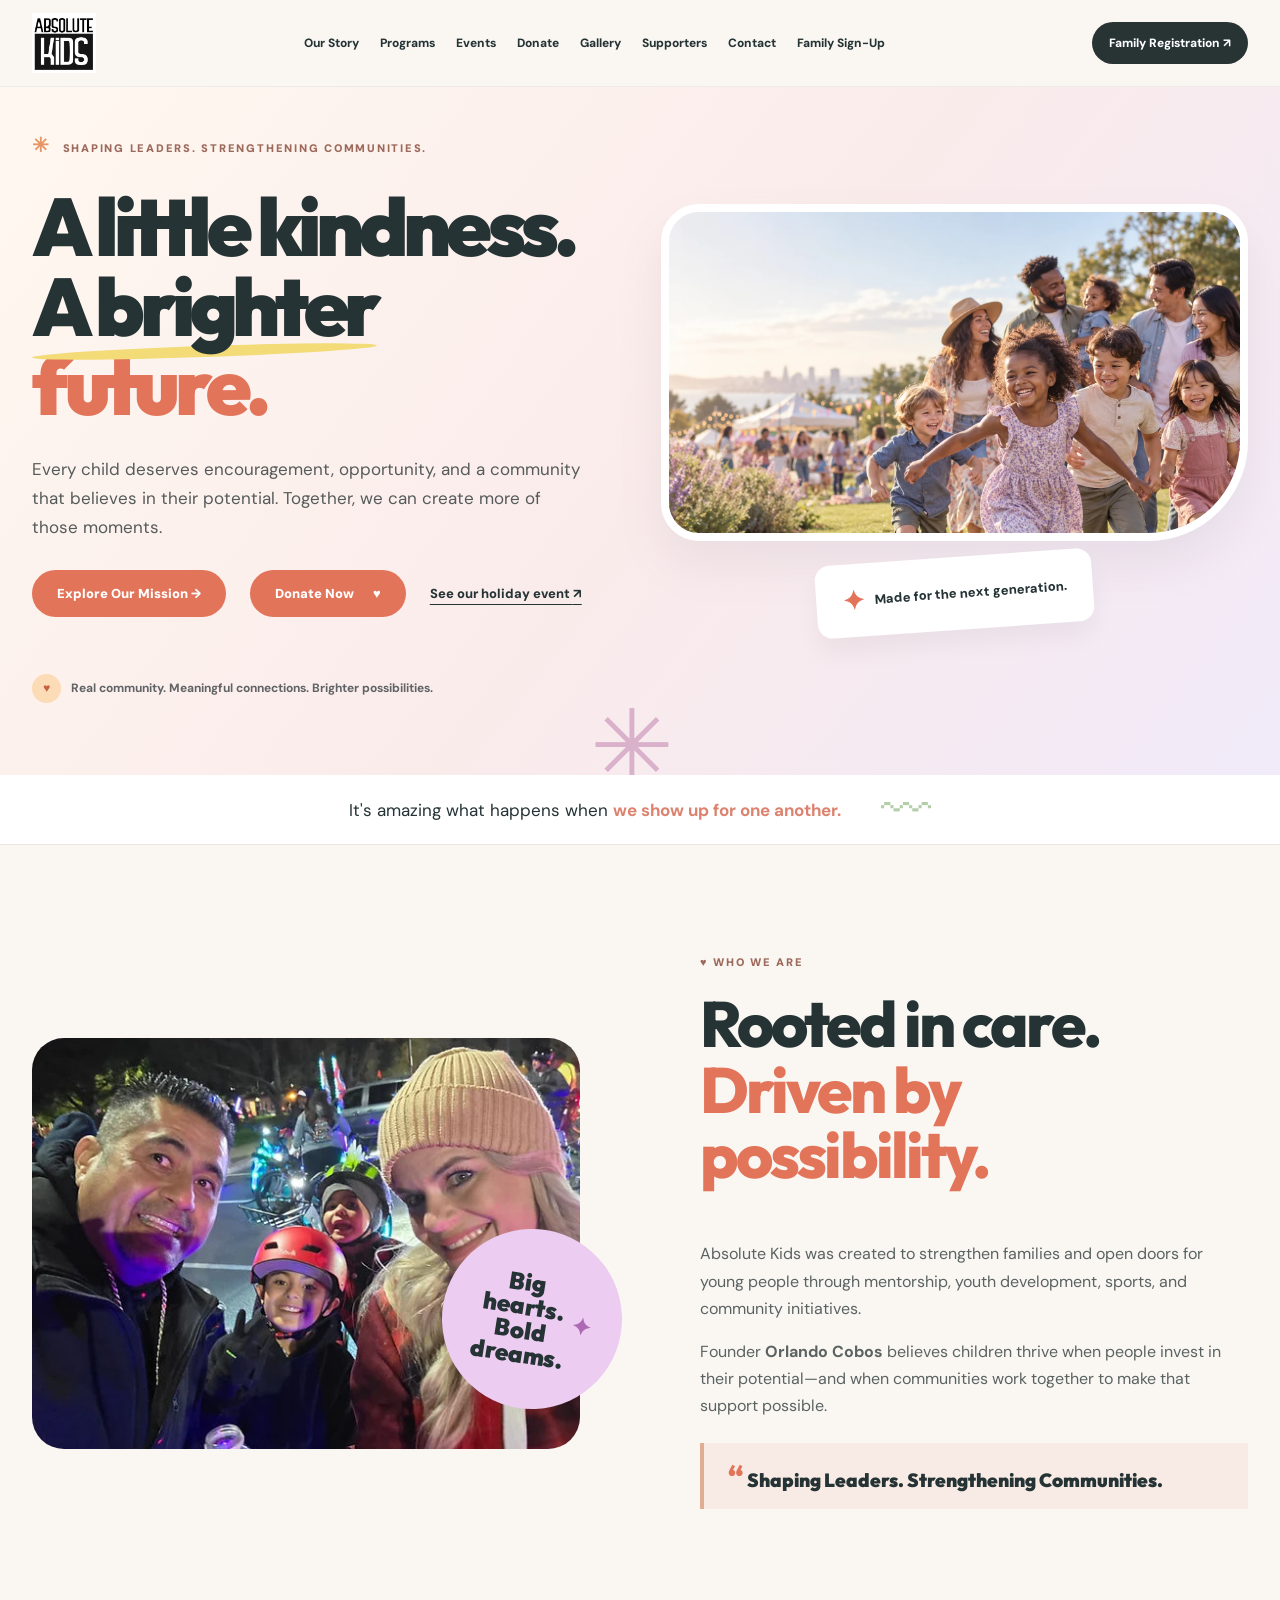
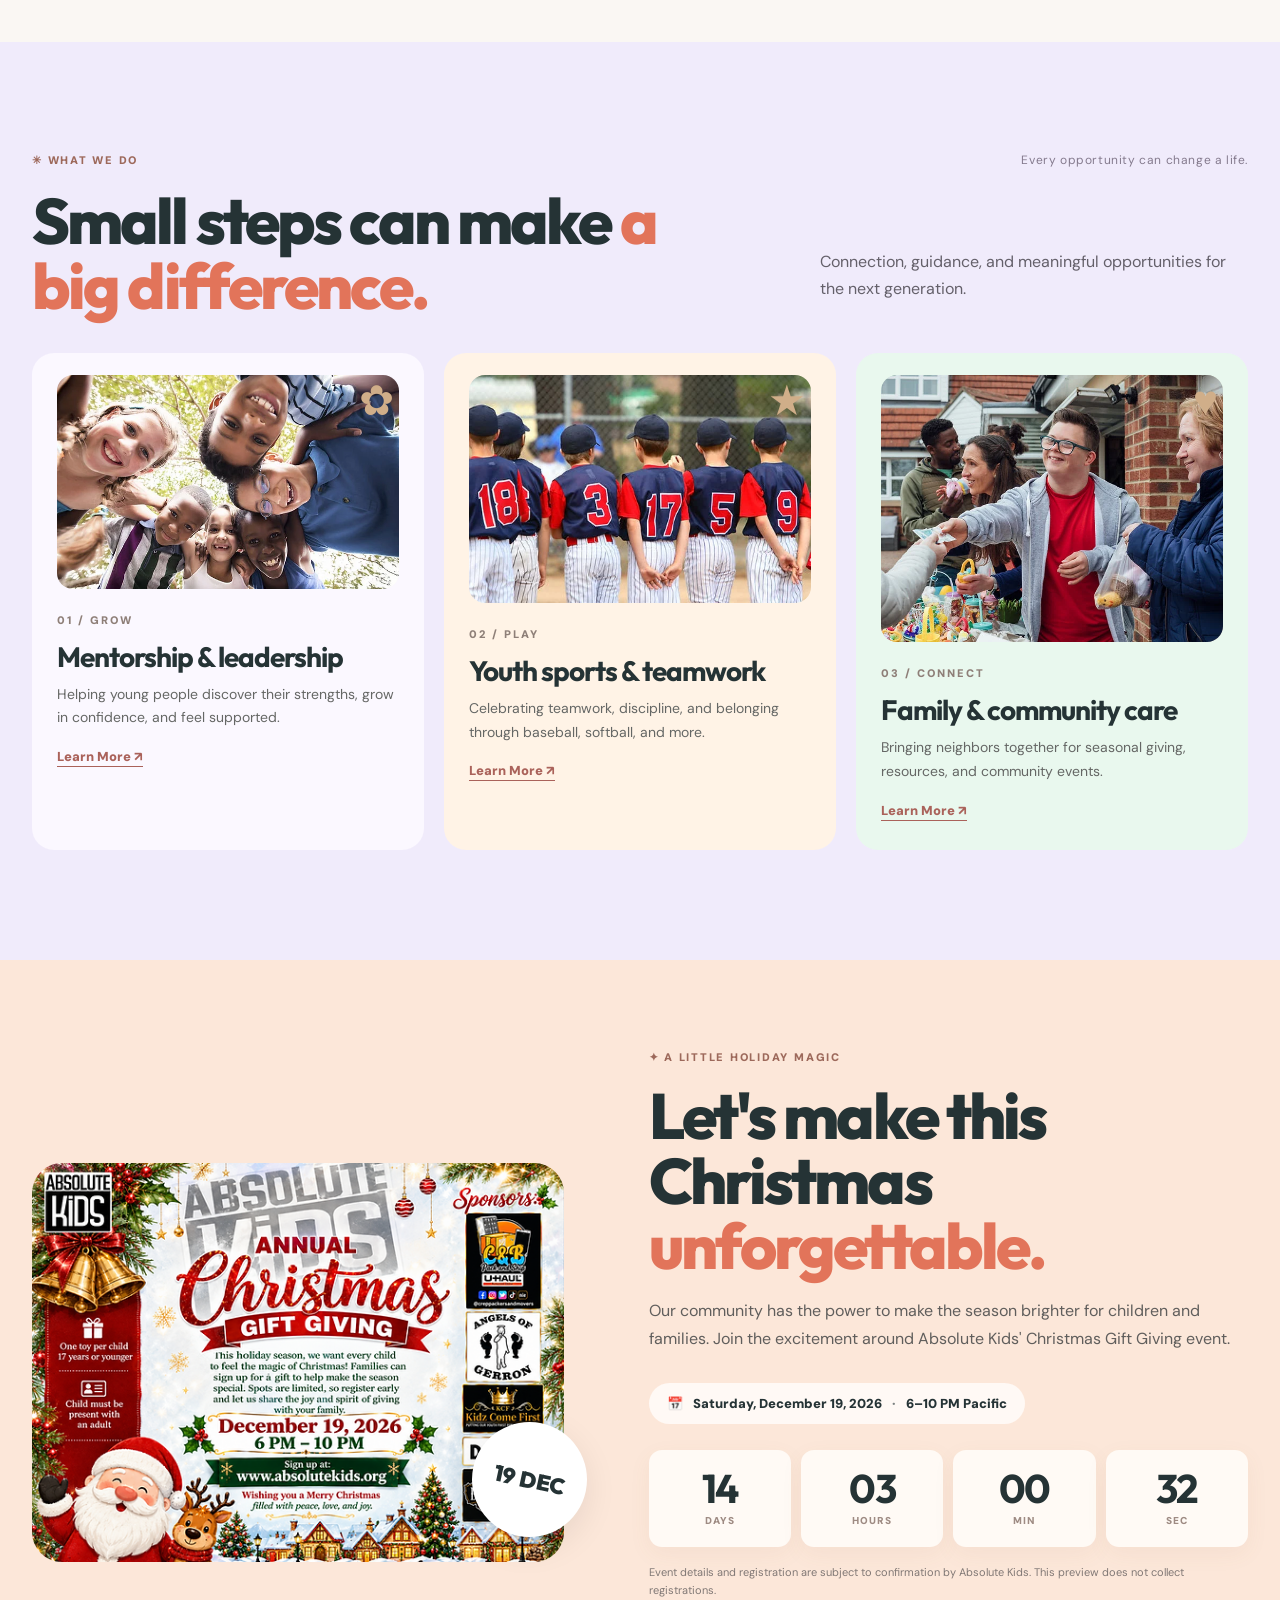
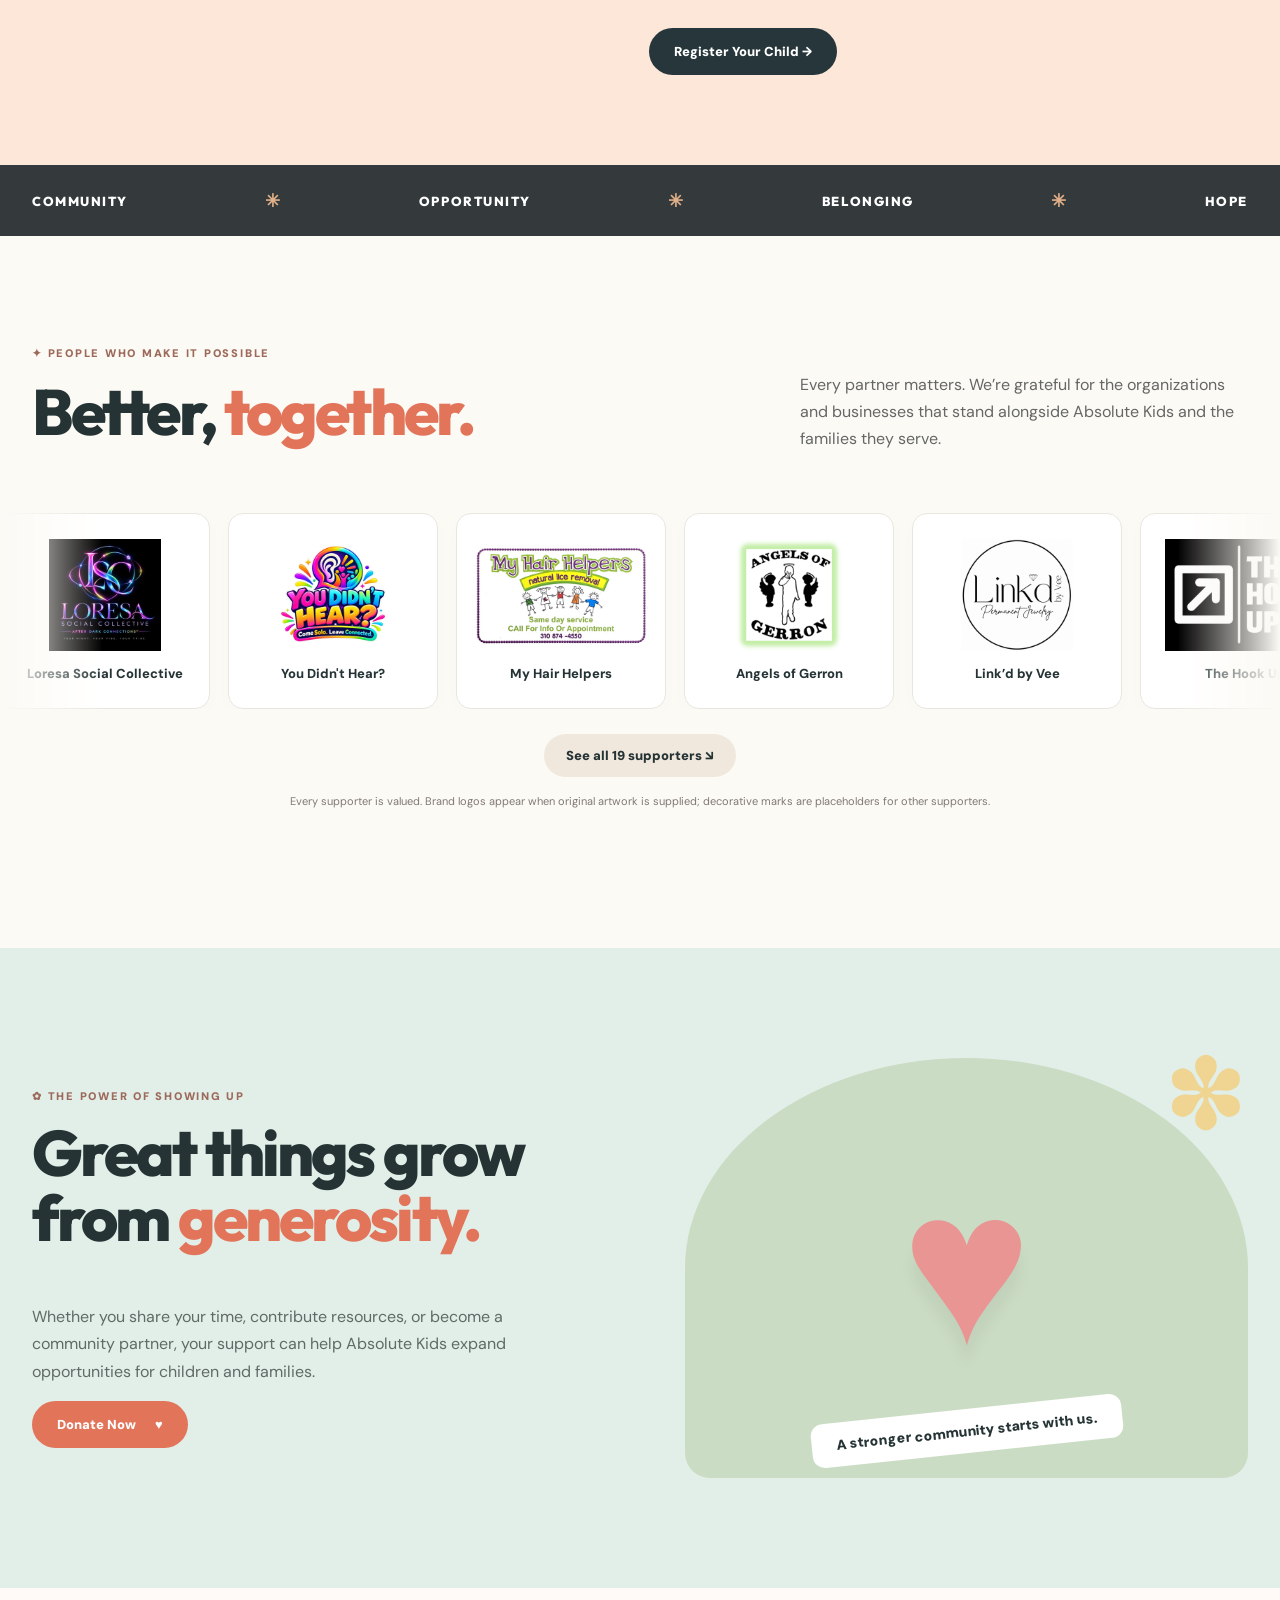
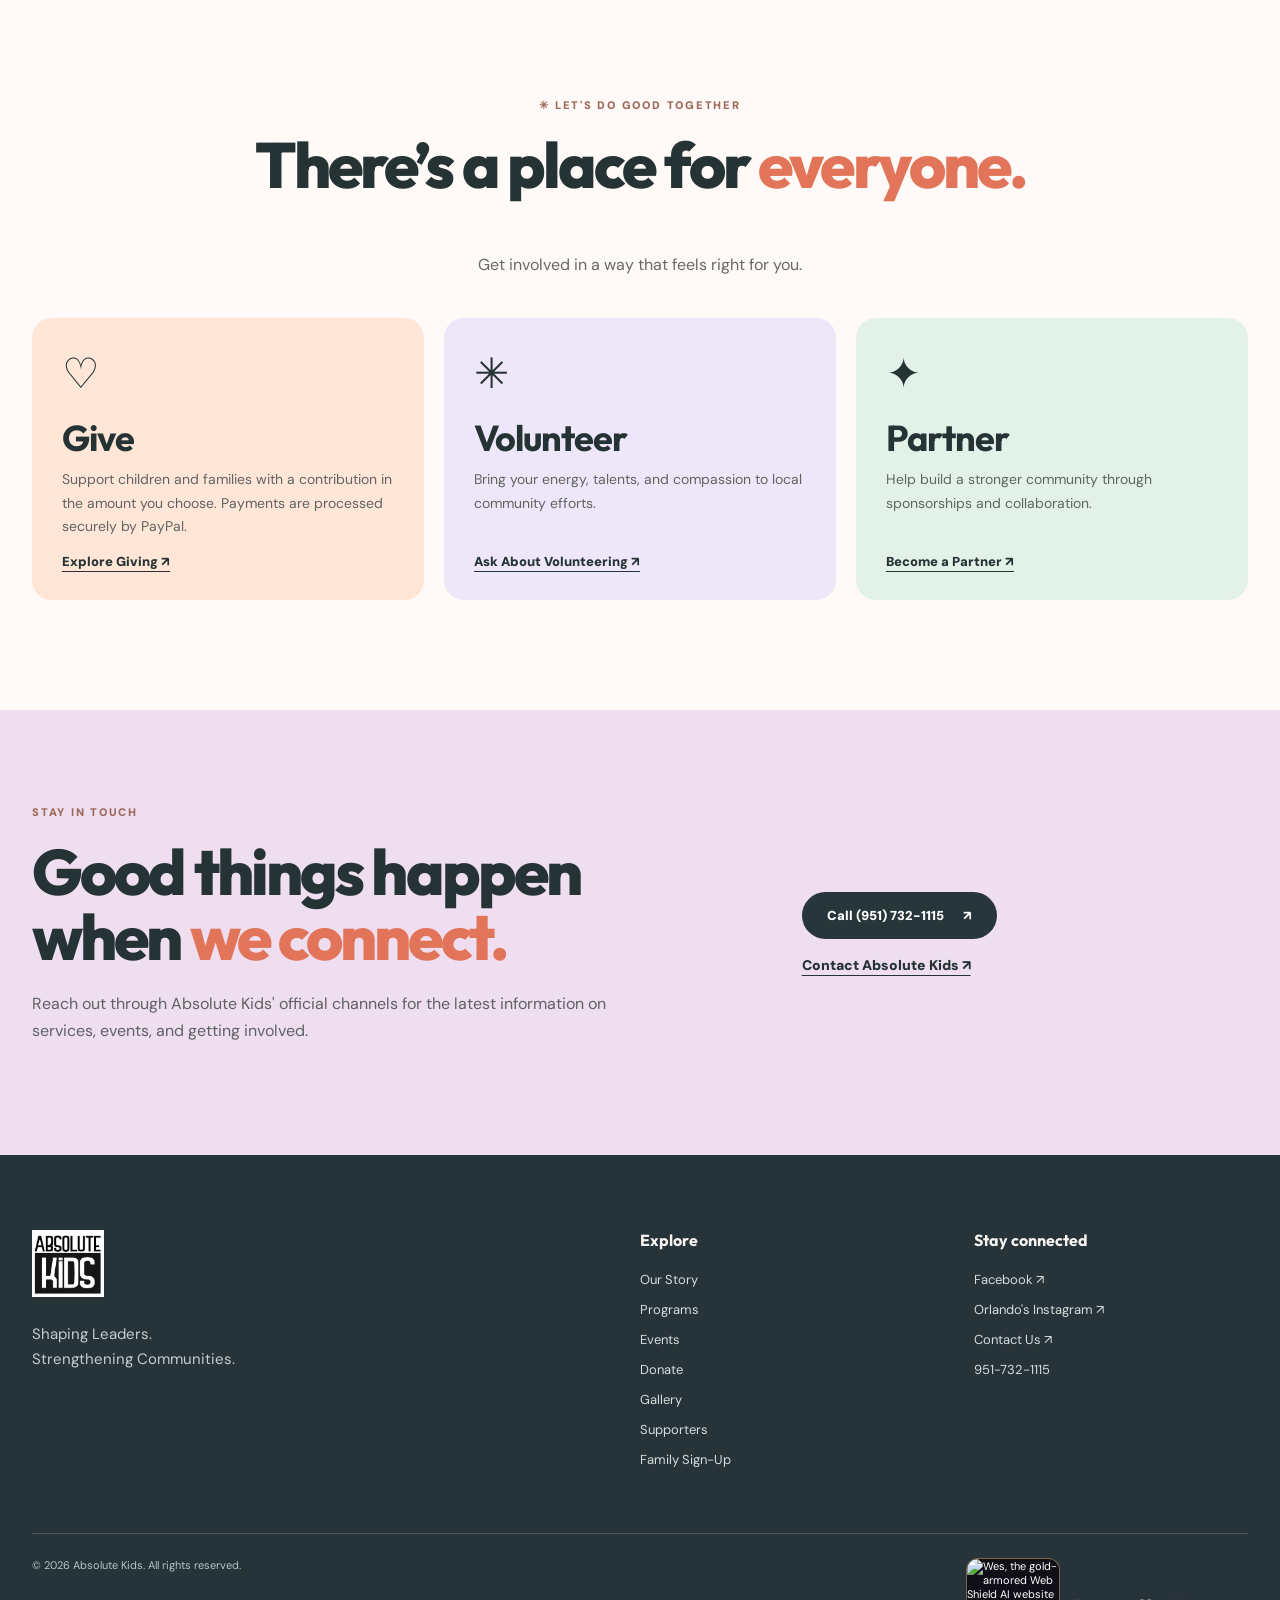
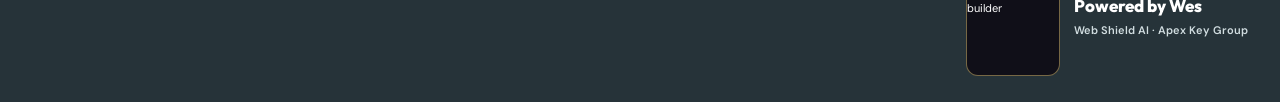
==== commit a2e760f6: "Restore original photos, event flyers and logos across every page" ====
--- a/index.html
+++ b/index.html
@@ -15,12 +15,13 @@
 <link rel="stylesheet" href="/photo-restoration.css">
 <script src="/app.js" defer></script>
 <link rel="stylesheet" href="/sponsor-brand.css">
+<link rel="stylesheet" href="/brand.css">
 </head>
 <body>
 <div class="concept-strip">An independent redesign preview for Absolute Kids <span aria-hidden="true">·</span> <a href="https://www.absolutekids.org/" target="_blank" rel="noopener noreferrer">Visit the current official website ↗</a></div>
 <header class="site-header">
  <div class="shell nav">
-   <a href="#top" class="wordmark" aria-label="Absolute Kids home"><span class="wordmark-icon" aria-hidden="true">✹</span> absolute<span>kids</span><b>.</b></a>
+   <a href="#top" class="wordmark" aria-label="Absolute Kids home"><img class="brand-logo" src="/images/absolute-kids-logo.jpg" alt="Absolute Kids" width="230" height="213" loading="eager" decoding="async"></a>
    <button type="button" class="menu-toggle" aria-controls="primary-nav" aria-expanded="false"><span class="hamburger">☰</span><span>Menu</span></button>
    <nav id="primary-nav" class="nav-links" aria-label="Main navigation">
      <a href="#about">Our Story</a><a href="#programs">What We Do</a><a href="#christmas">Christmas 2026</a><a href="#sponsors">Supporters</a><a href="#connect">Get Involved</a>
@@ -117,7 +118,7 @@
 </main>
 <footer class="site-footer"><div class="shell">
  <div class="footer-main">
-   <div class="footer-about"><a href="#top" class="wordmark footer-wordmark"><span class="wordmark-icon" aria-hidden="true">✹</span> absolute<span>kids</span><b>.</b></a><p>Shaping Leaders.<br>Strengthening Communities.</p></div>
+   <div class="footer-about"><a href="#top" class="wordmark footer-wordmark"><img class="brand-logo" src="/images/absolute-kids-logo.jpg" alt="Absolute Kids" width="230" height="213" loading="lazy" decoding="async"></a><p>Shaping Leaders.<br>Strengthening Communities.</p></div>
    <div class="footer-links"><strong>Explore</strong><a href="#about">Our Story</a><a href="#programs">Programs</a><a href="#christmas">Christmas 2026</a><a href="#sponsors">Supporters</a></div>
    <div class="footer-links"><strong>Stay connected</strong><a href="https://www.facebook.com/share/1E7aivCmLU/?mibextid=wwXIfr" target="_blank" rel="noopener noreferrer" aria-label="Visit Facebook profile in a new tab">Facebook ↗</a><a href="https://www.instagram.com/orlandocobos13?rpxt=MWFuMzlvdm1pa2Q3" target="_blank" rel="noopener noreferrer" aria-label="Visit Orlando Cobos Instagram profile in a new tab">Orlando's Instagram ↗</a><a href="https://www.absolutekids.org/" target="_blank" rel="noopener noreferrer">Official website ↗</a><a href="tel:+19517321115">951-732-1115</a></div>
  </div>
--- a/brand.css
+++ b/brand.css
@@ -0,0 +1,7 @@
+/* Original nonprofit logo, unchanged and shown in full. */
+.logo::before { content: none; }
+.logo, .wordmark, .brand { display: inline-flex; align-items: center; flex-shrink: 0; }
+.brand-logo { display: block; width: 64px; height: auto; max-width: 100%; object-fit: contain; background: white; }
+.footer .logo, .footer-wordmark { width: max-content; }
+.footer .brand-logo, .site-footer .brand-logo { width: 72px; }
+@media (max-width:650px) { .brand-logo { width: 52px; } }
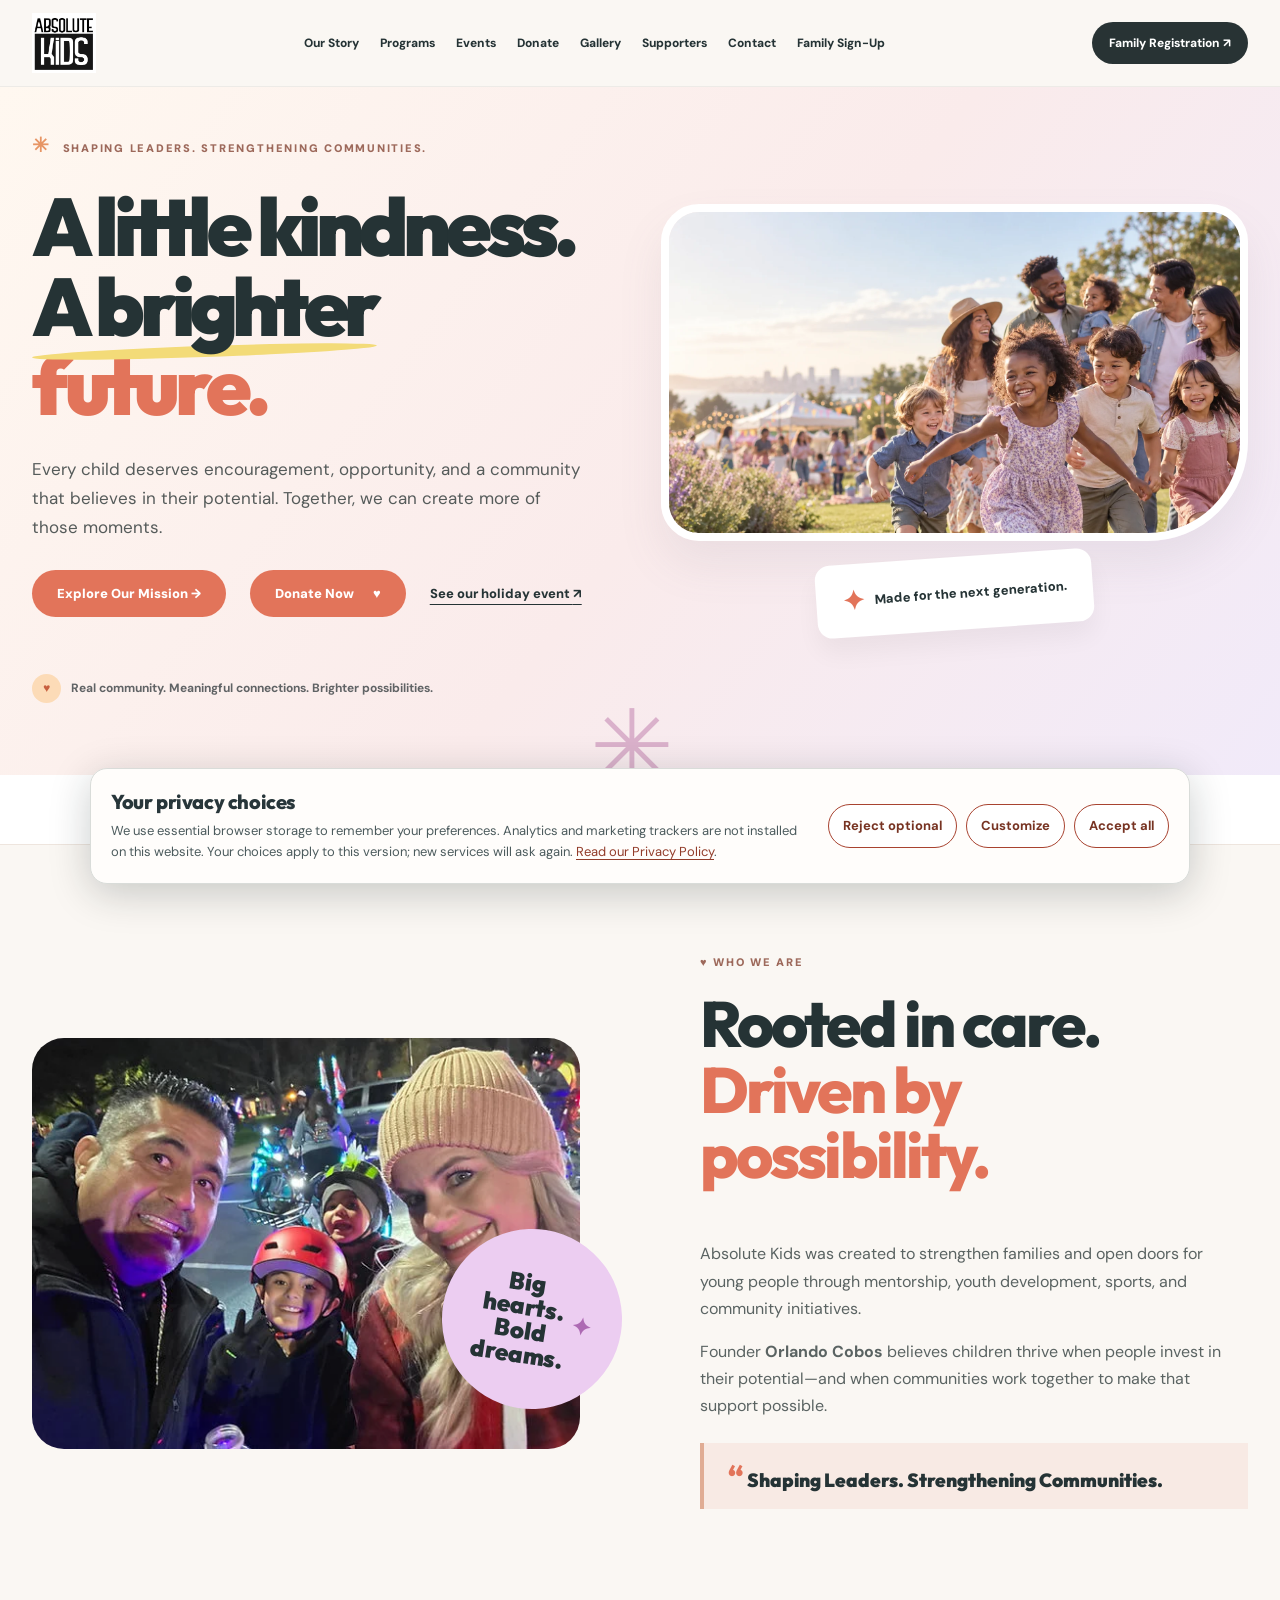
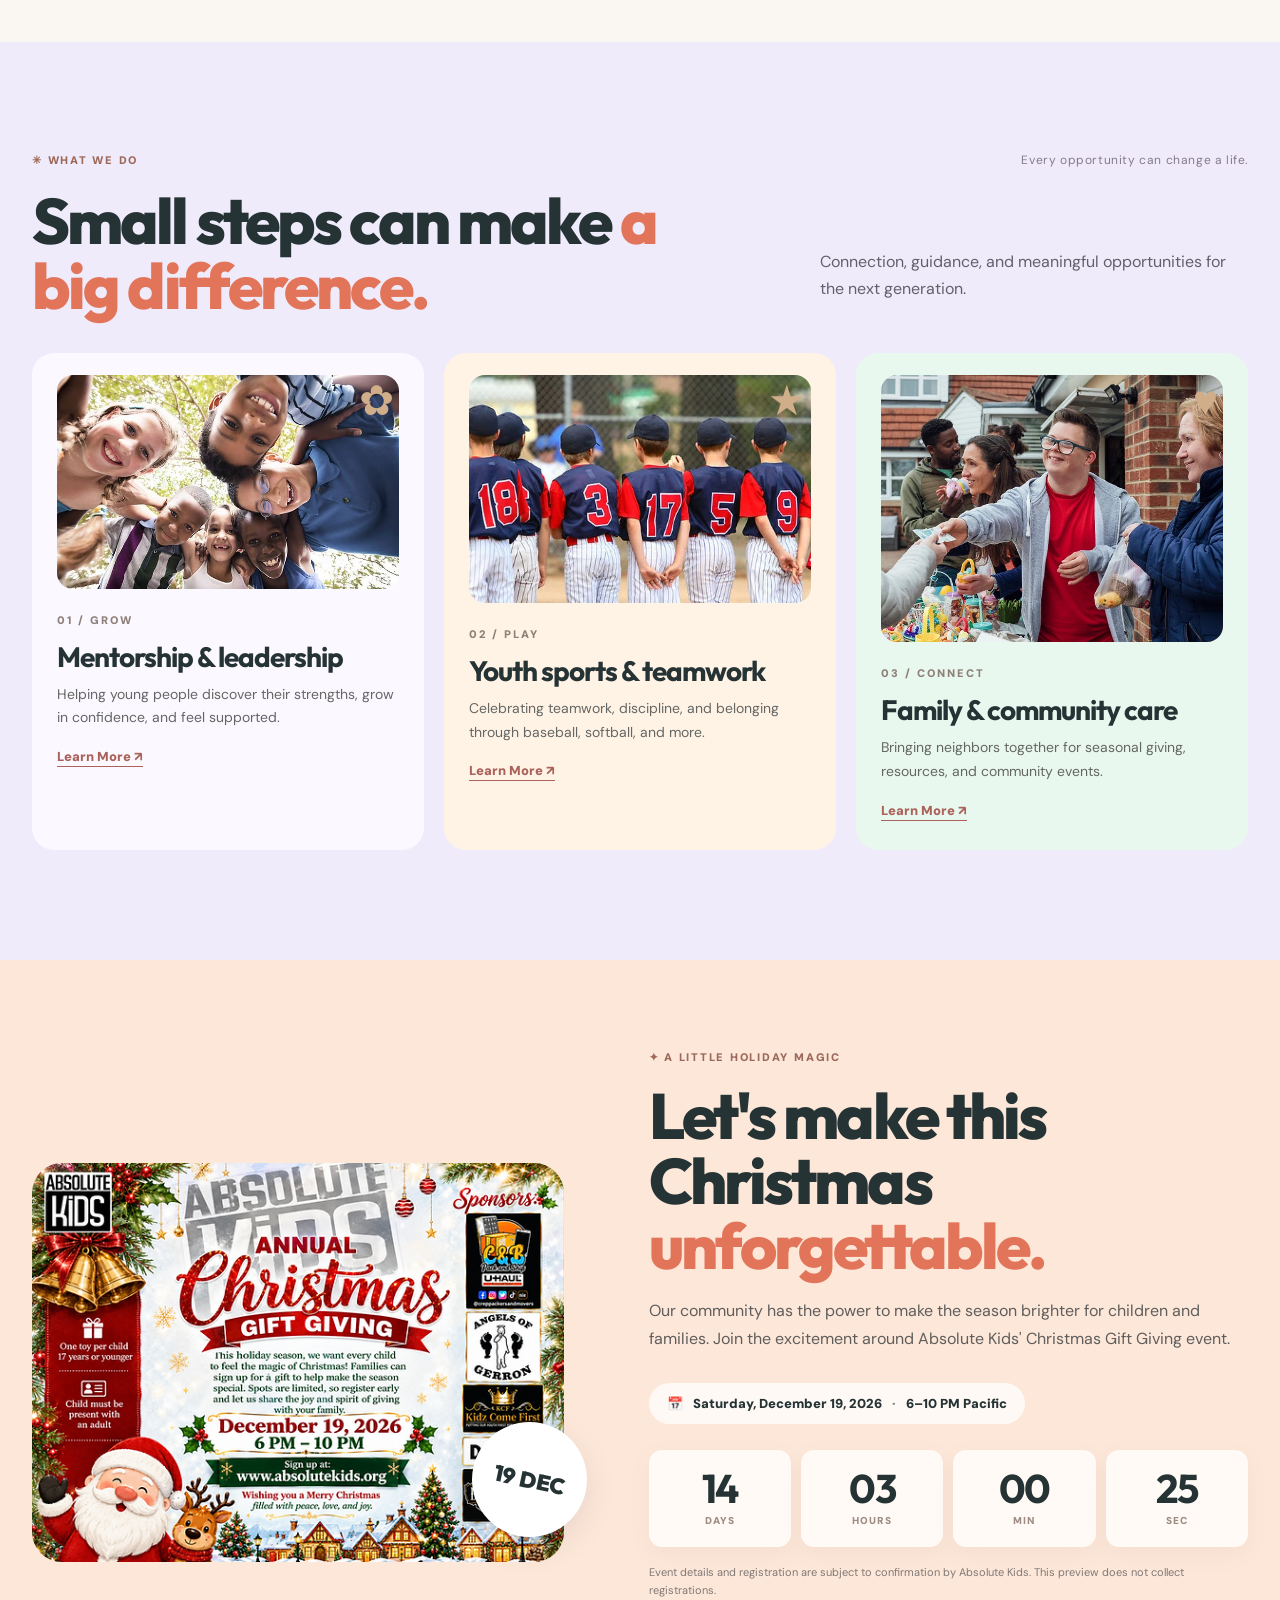
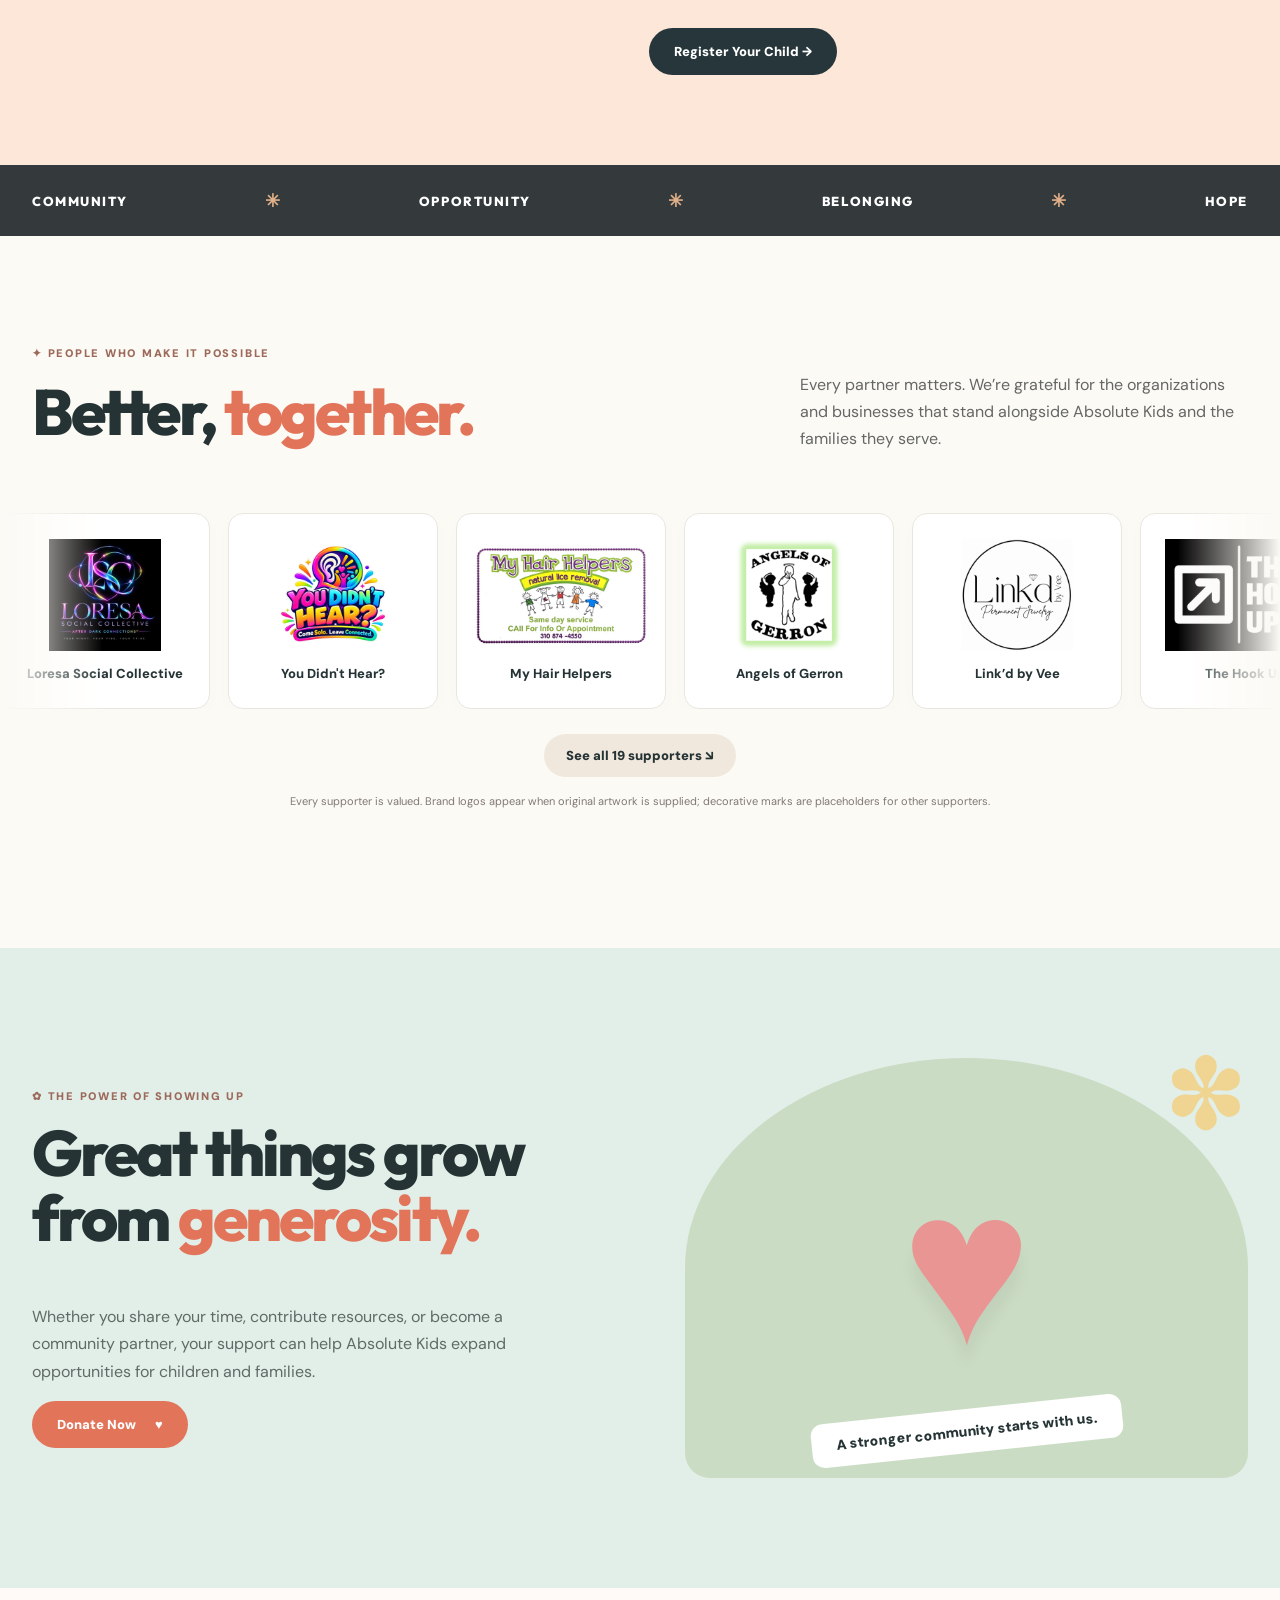
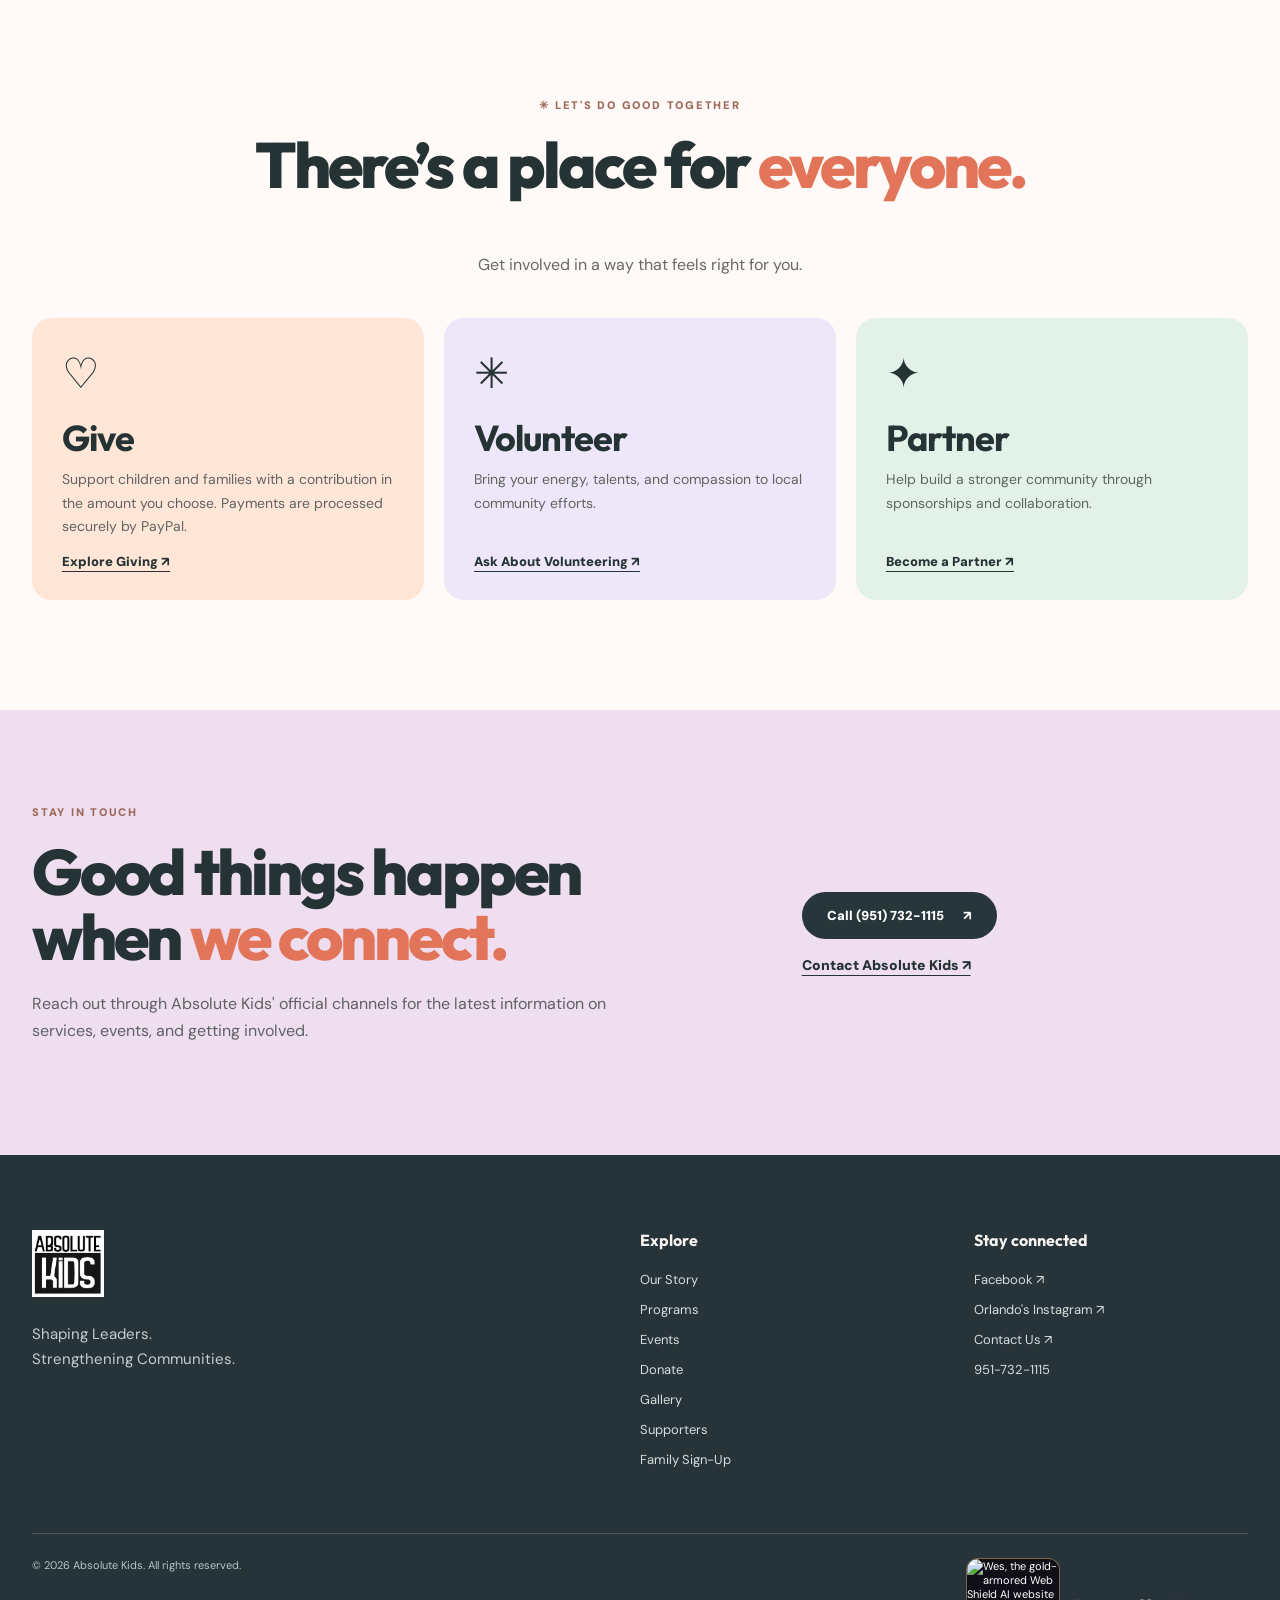
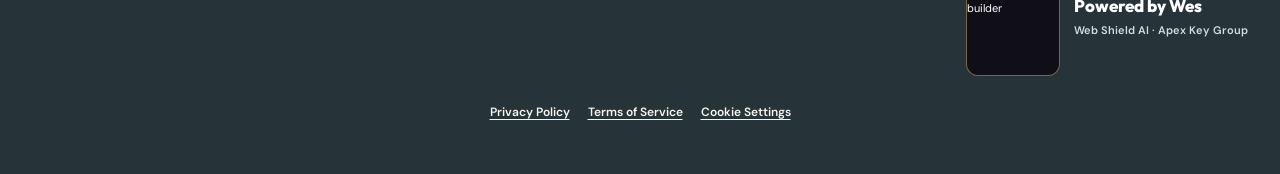
==== commit 02241245: "Restore privacy and terms pages with accessible cookie preferences across the site" ====
--- a/index.html
+++ b/index.html
@@ -16,6 +16,8 @@
 <script src="/app.js" defer></script>
 <link rel="stylesheet" href="/sponsor-brand.css">
 <link rel="stylesheet" href="/brand.css">
+<link id="ak-cookie-styles" rel="stylesheet" href="/cookie-consent.css">
+<script src="/cookie-consent.js" defer></script>
 </head>
 <body>
 <div class="concept-strip">An independent redesign preview for Absolute Kids <span aria-hidden="true">·</span> <a href="https://www.absolutekids.org/" target="_blank" rel="noopener noreferrer">Visit the current official website ↗</a></div>
@@ -123,5 +125,5 @@
    <div class="footer-links"><strong>Stay connected</strong><a href="https://www.facebook.com/share/1E7aivCmLU/?mibextid=wwXIfr" target="_blank" rel="noopener noreferrer" aria-label="Visit Facebook profile in a new tab">Facebook ↗</a><a href="https://www.instagram.com/orlandocobos13?rpxt=MWFuMzlvdm1pa2Q3" target="_blank" rel="noopener noreferrer" aria-label="Visit Orlando Cobos Instagram profile in a new tab">Orlando's Instagram ↗</a><a href="https://www.absolutekids.org/" target="_blank" rel="noopener noreferrer">Official website ↗</a><a href="tel:+19517321115">951-732-1115</a></div>
  </div>
  <div class="footer-base"><span>© 2026 Absolute Kids. Independent website concept; not an official application or payment portal.</span><a class="wes-powered" href="https://apexkeygroup.com/" target="_blank" rel="noopener noreferrer" aria-label="Powered by Wes, Web Shield AI at Apex Key Group (opens in new tab)"><img src="https://apexkeygroup.com/images/wes-web-shield-v3.jpg" alt="Wes, the gold-armored Web Shield AI website builder" width="94" height="118" loading="lazy" decoding="async"><span class="wes-powered-copy"><strong>Powered by Wes</strong><small>Web Shield AI · Apex Key Group</small></span></a></div>
- </div></footer>
+ </div><nav class="ak-legal-links" aria-label="Privacy and legal links"><a href="/privacy-policy.html">Privacy Policy</a><a href="/terms-of-service.html">Terms of Service</a><button type="button" id="ak-open-cookie-settings" data-ak-cookie-settings hidden>Cookie Settings</button></nav></footer>
 </body></html>
--- a/cookie-consent.css
+++ b/cookie-consent.css
@@ -0,0 +1,30 @@
+/* Scoped privacy controls; existing page and footer layouts stay intact. */
+.ak-cookie-banner,.ak-cookie-dialog{--ak-cc-ink:#28363a;--ak-cc-border:#d9dcd9;--ak-cc-bg:#fffdfb;box-sizing:border-box;font-family:'DM Sans',system-ui,sans-serif;color:var(--ak-cc-ink);font-size:14px;line-height:1.6}
+.ak-cookie-banner *,.ak-cookie-dialog *{box-sizing:border-box}
+.ak-cookie-banner{position:fixed;z-index:1000;bottom:16px;left:16px;right:16px;max-width:1100px;max-height:calc(100vh - 32px);max-height:calc(100dvh - 32px);overflow:auto;margin:0 auto;background:var(--ak-cc-bg);border:1px solid var(--ak-cc-border);border-radius:17px;box-shadow:0 9px 40px #13202238;padding:20px;display:grid;grid-template-columns:minmax(0,1fr) auto;gap:20px;align-items:center}
+.ak-cookie-banner[hidden],.ak-cookie-dialog[hidden],.ak-legal-links [hidden]{display:none!important}
+.ak-cookie-banner h2,.ak-cookie-dialog h2{font-family:Outfit,'DM Sans',system-ui,sans-serif;line-height:1.25;letter-spacing:-.02em;margin:0 0 7px;font-size:20px;color:var(--ak-cc-ink)}
+.ak-cookie-banner p{margin:0;color:#4c5b5d;font-size:13px;line-height:1.6;max-width:700px}
+.ak-cookie-banner a,.ak-cookie-dialog a{color:#923c2a;text-decoration:underline;text-underline-offset:3px}
+.ak-cookie-buttons{display:flex;gap:9px;align-items:stretch;justify-content:flex-end;flex-wrap:wrap}
+.ak-cookie-button{appearance:none;cursor:pointer;border:1px solid #a84330;border-radius:24px;padding:11px 14px;font:700 13px/1.4 'DM Sans',system-ui,sans-serif;background:#fff;color:#773322;min-height:44px;white-space:normal;text-align:center}
+.ak-cookie-button:hover{background:#fff0e8}
+.ak-cookie-button:focus-visible,.ak-cookie-close:focus-visible,.ak-cookie-banner a:focus-visible,.ak-cookie-dialog input:focus-visible,.ak-legal-links a:focus-visible,.ak-legal-links button:focus-visible{outline:3px solid #765292;outline-offset:3px}
+.ak-cookie-dialog{width:calc(100% - 32px);max-width:600px;max-height:85vh;max-height:85dvh;overflow:auto;padding:24px;border:1px solid #ddd5ce;border-radius:18px;background:var(--ak-cc-bg);box-shadow:0 12px 50px #00000030}
+.ak-cookie-dialog::backdrop{background:#142025a8}
+.ak-cookie-dialog-head{display:flex;align-items:flex-start;justify-content:space-between;gap:16px}
+.ak-cookie-dialog-head h2{margin-top:8px}
+.ak-cookie-close{appearance:none;flex:0 0 44px;width:44px;min-height:44px;border:1px solid #b9c0be;border-radius:12px;background:#fff;color:#28363a;font-size:25px;line-height:1;cursor:pointer}
+.ak-cookie-dialog p{font-size:13px;line-height:1.65;color:#47585a;margin:10px 0 18px}
+.ak-cookie-category{display:flex;align-items:flex-start;justify-content:space-between;gap:18px;padding:17px 0;border-top:1px solid #e2e5e1;cursor:pointer}
+.ak-cookie-category strong{display:block;color:#243438;font-size:15px;line-height:1.5}
+.ak-cookie-category small{display:block;max-width:450px;color:#506063;font-size:12px;line-height:1.6;margin-top:3px}
+.ak-cookie-category input{width:22px;min-width:22px;height:22px;flex:0 0 22px;margin:3px 0;accent-color:#a84330}
+.ak-cookie-dialog-actions{display:flex;justify-content:flex-end;gap:10px;flex-wrap:wrap;margin-top:14px}
+.ak-legal-links{display:flex;align-items:center;justify-content:center;gap:6px 18px;flex-wrap:wrap;margin:14px 0;font-size:12px}
+.ak-legal-links a,.ak-legal-links button,.footer .ak-legal-links a,.footer .ak-legal-links button,.site-footer .ak-legal-links a,.site-footer .ak-legal-links button{display:inline-flex;align-items:center;min-height:44px;margin:0;font:600 12px/1.4 'DM Sans',system-ui,sans-serif;color:inherit;text-decoration:underline;text-underline-offset:3px}
+.ak-legal-links button{appearance:none;border:0;background:transparent;cursor:pointer;padding:4px 0;border-radius:2px}
+@media(max-width:800px){.ak-cookie-banner{grid-template-columns:1fr;gap:16px}.ak-cookie-buttons{display:grid;grid-template-columns:repeat(3,minmax(0,1fr));gap:8px}.ak-cookie-button{padding:10px 11px}}
+@media(max-width:480px){.ak-cookie-banner{bottom:10px;left:10px;right:10px;padding:16px;border-radius:13px;gap:13px}.ak-cookie-banner h2{font-size:18px}.ak-cookie-banner p{font-size:12px}.ak-cookie-buttons .ak-cookie-button{font-size:12px;padding:10px 8px}.ak-cookie-dialog{padding:19px}.ak-cookie-dialog-actions{display:grid;grid-template-columns:1fr 1fr}.ak-cookie-dialog-actions .ak-cookie-button{font-size:12px}.ak-legal-links{gap:4px 16px}}
+@media(prefers-reduced-motion:reduce){.ak-cookie-banner,.ak-cookie-dialog{scroll-behavior:auto}}
+@media print{.ak-cookie-banner,.ak-cookie-dialog,.ak-legal-links button{display:none!important}}
